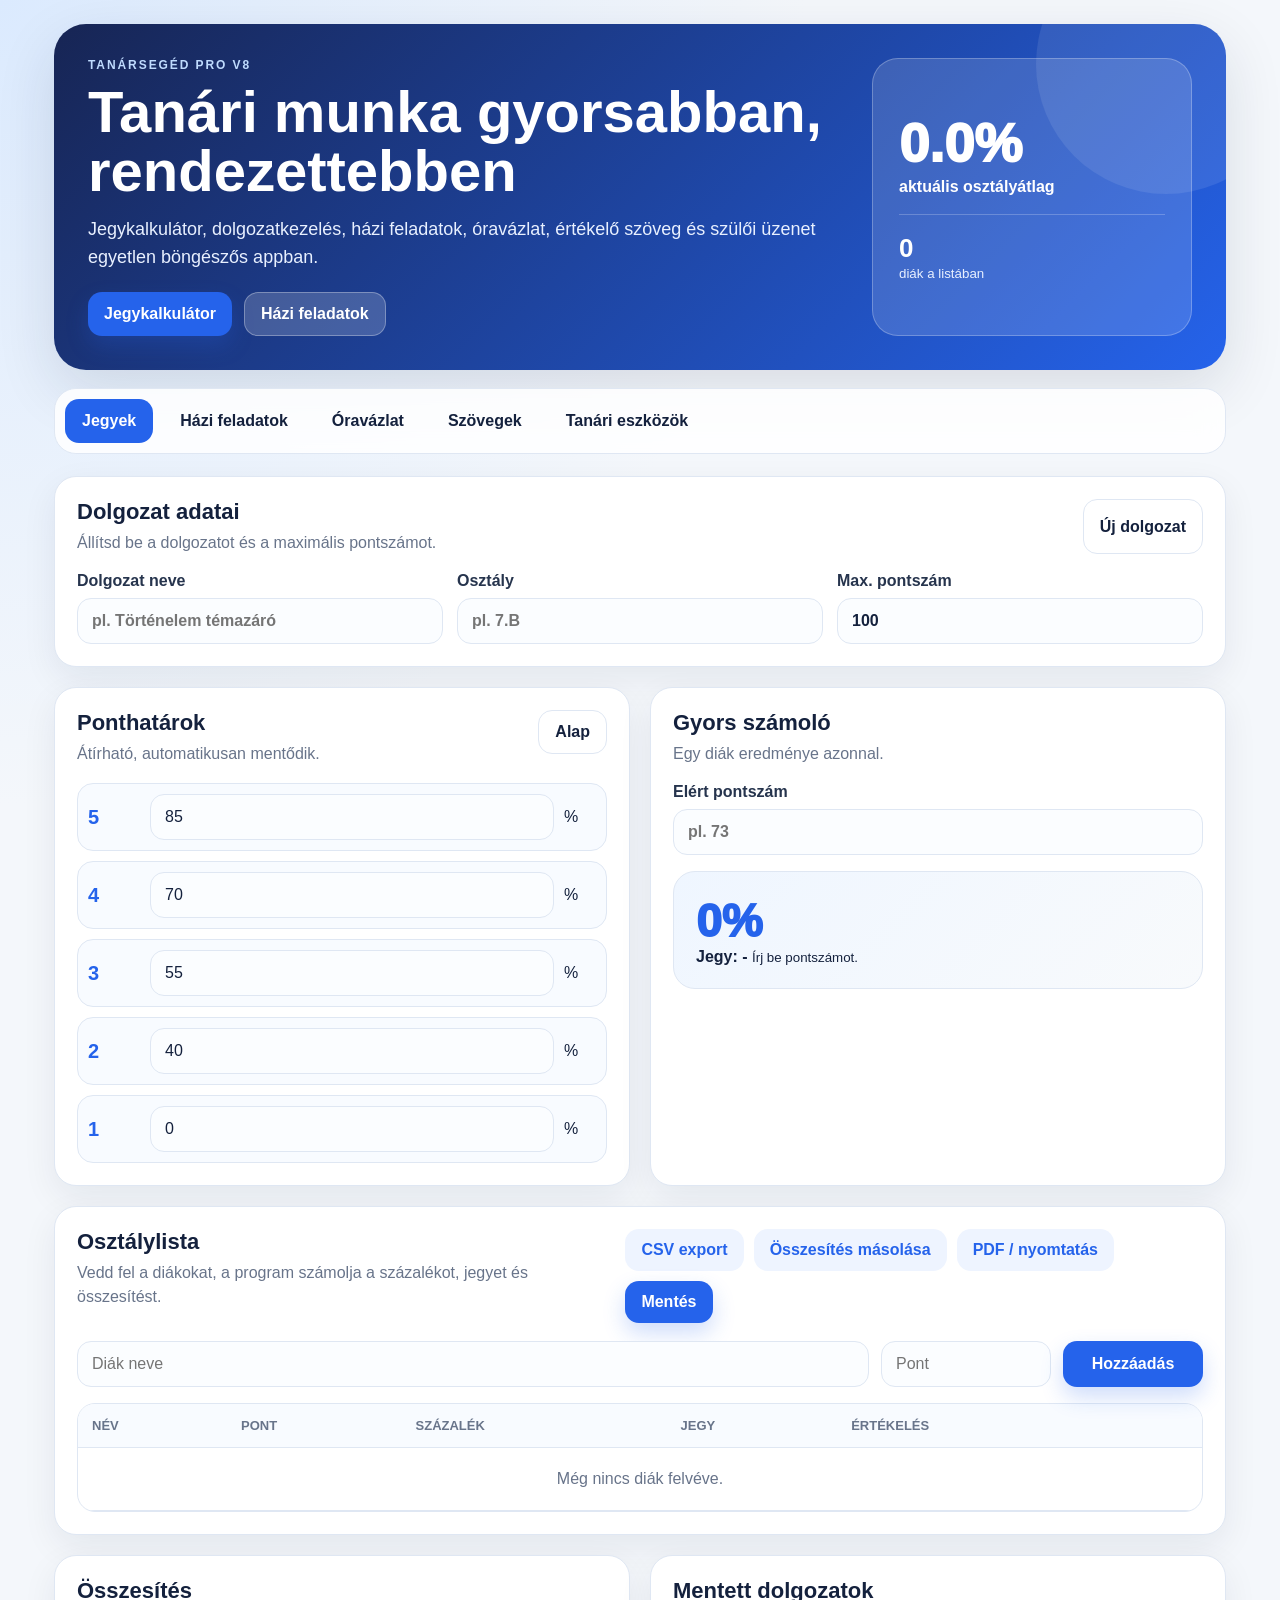
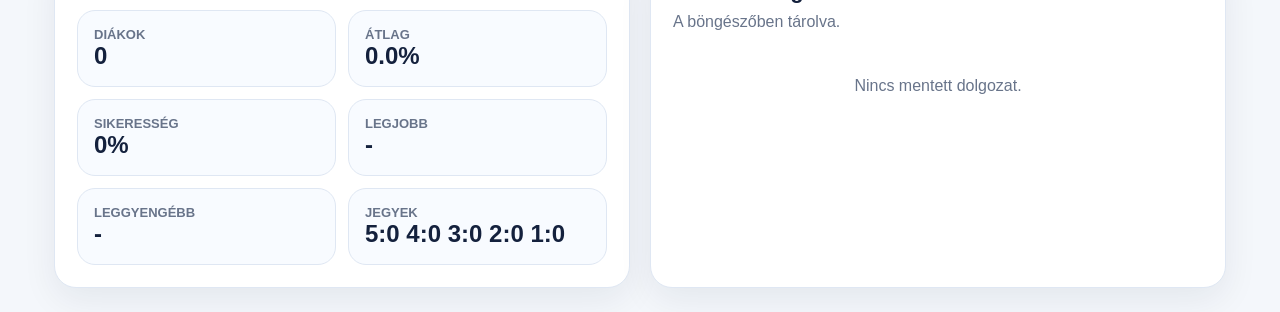
==== index.html @ 7cca8d5c "Add files via upload" ====
<!doctype html>
<html lang="hu">
<head>
  <meta charset="utf-8" />
  <meta name="viewport" content="width=device-width, initial-scale=1" />
  <title>TanárSegéd PRO</title>
  <meta name="description" content="TanárSegéd PRO – jegykalkulátor, házi feladatok, óravázlat, értékelő szöveg, szülői üzenet és tanári admin segéd egy helyen." />
  <meta property="og:title" content="TanárSegéd PRO" />
  <meta property="og:description" content="Jegyek, dolgozatok, házi feladatok, óravázlatok és szülői üzenetek gyorsan, tanároknak." />
  <meta name="theme-color" content="#2563eb" />
  <link rel="stylesheet" href="styles.css" />
</head>
<body>
  <div class="app-shell">
    <header class="hero">
      <div class="hero-copy">
        <p class="eyebrow">TanárSegéd PRO v8</p>
        <h1>Tanári munka gyorsabban, rendezettebben</h1>
        <p class="lead">Jegykalkulátor, dolgozatkezelés, házi feladatok, óravázlat, értékelő szöveg és szülői üzenet egyetlen böngészős appban.</p>
        <div class="hero-actions">
          <button type="button" data-jump="grades">Jegykalkulátor</button>
          <button type="button" class="secondary light" data-jump="homework">Házi feladatok</button>
        </div>
      </div>
      <div class="hero-card">
        <span class="hero-number" id="heroAverage">0%</span>
        <span class="hero-label">aktuális osztályátlag</span>
        <div class="hero-mini"><strong id="heroStudentCount">0</strong><small>diák a listában</small></div>
      </div>
    </header>

    <nav class="tabs" aria-label="TanárSegéd menü">
      <button class="tab active" data-tab="grades">Jegyek</button>
      <button class="tab" data-tab="homework">Házi feladatok</button>
      <button class="tab" data-tab="lesson">Óravázlat</button>
      <button class="tab" data-tab="texts">Szövegek</button>
      <button class="tab" data-tab="tools">Tanári eszközök</button>
    </nav>

    <main>
      <section class="tab-panel active" id="tab-grades">
        <div class="grid">
          <section class="panel wide">
            <div class="panel-title">
              <div>
                <h2>Dolgozat adatai</h2>
                <p>Állítsd be a dolgozatot és a maximális pontszámot.</p>
              </div>
              <button class="ghost" id="newWorkBtn" type="button">Új dolgozat</button>
            </div>
            <div class="form-grid three">
              <label>Dolgozat neve
                <input id="workTitle" type="text" placeholder="pl. Történelem témazáró" />
              </label>
              <label>Osztály
                <input id="className" type="text" placeholder="pl. 7.B" />
              </label>
              <label>Max. pontszám
                <input id="maxPoints" type="number" min="1" step="0.5" value="100" />
              </label>
            </div>
          </section>

          <section class="panel">
            <div class="panel-title compact">
              <div>
                <h2>Ponthatárok</h2>
                <p>Átírható, automatikusan mentődik.</p>
              </div>
              <button class="ghost" id="resetScaleBtn" type="button">Alap</button>
            </div>
            <div class="grade-scale" id="gradeScale"></div>
          </section>

          <section class="panel">
            <div class="panel-title compact">
              <div>
                <h2>Gyors számoló</h2>
                <p>Egy diák eredménye azonnal.</p>
              </div>
            </div>
            <label>Elért pontszám
              <input id="quickPoints" type="number" min="0" step="0.5" placeholder="pl. 73" />
            </label>
            <div class="result-card">
              <span id="quickPercent">0%</span>
              <strong id="quickGrade">Jegy: -</strong>
              <small id="quickText">Írj be pontszámot.</small>
            </div>
          </section>

          <section class="panel wide">
            <div class="panel-title">
              <div>
                <h2>Osztálylista</h2>
                <p>Vedd fel a diákokat, a program számolja a százalékot, jegyet és összesítést.</p>
              </div>
              <div class="actions">
                <button class="secondary" id="exportCsvBtn" type="button">CSV export</button>
                <button class="secondary" id="copySummaryBtn" type="button">Összesítés másolása</button>
                <button class="secondary" id="printBtn" type="button">PDF / nyomtatás</button>
                <button id="saveBtn" type="button">Mentés</button>
              </div>
            </div>

            <form class="student-form" id="studentForm">
              <input id="studentName" type="text" placeholder="Diák neve" required />
              <input id="studentPoints" type="number" min="0" step="0.5" placeholder="Pont" required />
              <button type="submit">Hozzáadás</button>
            </form>

            <div class="table-wrap">
              <table>
                <thead>
                  <tr>
                    <th>Név</th>
                    <th>Pont</th>
                    <th>Százalék</th>
                    <th>Jegy</th>
                    <th>Értékelés</th>
                    <th></th>
                  </tr>
                </thead>
                <tbody id="studentRows"></tbody>
              </table>
            </div>
          </section>

          <section class="panel">
            <h2>Összesítés</h2>
            <div class="stats" id="stats"></div>
          </section>

          <section class="panel">
            <div class="panel-title compact">
              <div>
                <h2>Mentett dolgozatok</h2>
                <p>A böngészőben tárolva.</p>
              </div>
            </div>
            <div class="saved-list" id="savedList"></div>
          </section>
        </div>
      </section>

      <section class="tab-panel" id="tab-homework">
        <div class="grid">
          <section class="panel">
            <h2>Házi feladat kezelő</h2>
            <p class="mb">Feladható házik mentése, listázása és másolható üzenet készítése.</p>
            <div class="form-grid">
              <label>Osztály
                <input id="hwClass" type="text" placeholder="pl. 7.B" />
              </label>
              <label>Tantárgy
                <input id="hwSubject" type="text" placeholder="pl. matematika" />
              </label>
              <label>Határidő
                <input id="hwDeadline" type="date" />
              </label>
              <label>Házi feladat
                <textarea id="hwText" rows="6" placeholder="pl. Tankönyv 45. oldal 3-6. feladat, füzetbe megoldva."></textarea>
              </label>
              <label>Megjegyzés
                <textarea id="hwNote" rows="3" placeholder="pl. Aki hiányzott, annak is pótolni kell."></textarea>
              </label>
              <button id="saveHomeworkBtn" type="button">Házi mentése</button>
            </div>
          </section>

          <section class="panel">
            <div class="panel-title compact">
              <div>
                <h2>Mentett házik</h2>
                <p>A böngészőben tárolva.</p>
              </div>
              <button class="secondary" id="clearHomeworksBtn" type="button">Lista ürítése</button>
            </div>
            <div class="saved-list" id="homeworkList"></div>
          </section>

          <section class="panel wide output-panel">
            <div class="panel-title compact">
              <div><h2>Másolható üzenet</h2><p>E-naplóba, Messengerbe vagy csoportba másolható.</p></div>
              <button class="secondary" data-copy="homeworkMessage" type="button">Másolás</button>
            </div>
            <pre id="homeworkMessage" class="output small-output">Itt jelenik meg a házi feladat üzenete.</pre>
          </section>
        </div>
      </section>

      <section class="tab-panel" id="tab-lesson">
        <div class="grid">
          <section class="panel">
            <h2>Óravázlat-készítő</h2>
            <p class="mb">Gyors óraterv bevezetővel, fő résszel, gyakorlással, lezárással és házi feladattal.</p>
            <div class="form-grid">
              <label>Tantárgy
                <input id="lessonSubject" type="text" placeholder="pl. biológia" />
              </label>
              <label>Óra témája
                <input id="lessonTopic" type="text" placeholder="pl. emésztőrendszer" />
              </label>
              <div class="form-grid two">
                <label>Időtartam percben
                  <input id="lessonMinutes" type="number" min="15" max="120" value="45" />
                </label>
                <label>Osztály
                  <input id="lessonClass" type="text" placeholder="pl. 8.A" />
                </label>
              </div>
              <label>Cél / fejlesztendő készség
                <input id="lessonGoal" type="text" placeholder="pl. lényegkiemelés, együttműködés, számolási készség" />
              </label>
              <button id="generateLessonBtn" type="button">Óravázlat készítése</button>
            </div>
          </section>
          <section class="panel output-panel">
            <div class="panel-title compact"><div><h2>Kész óravázlat</h2><p>Vázlatként használható, átírható.</p></div><button class="secondary" data-copy="lessonOutput" type="button">Másolás</button></div>
            <pre id="lessonOutput" class="output">Itt jelenik meg az óravázlat.</pre>
          </section>
        </div>
      </section>

      <section class="tab-panel" id="tab-texts">
        <div class="grid">
          <section class="panel">
            <h2>Értékelő és szülői üzenet</h2>
            <p class="mb">Gyors, udvarias szöveg diákértékeléshez vagy szülői tájékoztatáshoz.</p>
            <div class="form-grid">
              <label>Diák neve
                <input id="txtStudent" type="text" placeholder="pl. Kovács Anna" />
              </label>
              <label>Helyzet / téma
                <input id="txtTopic" type="text" placeholder="pl. dolgozat eredménye, hiányzó házi, dicséret" />
              </label>
              <label>Részletek
                <textarea id="txtDetails" rows="5" placeholder="pl. sokat fejlődött, de a szövegértést még gyakorolni kell"></textarea>
              </label>
              <div class="form-grid two">
                <label>Szöveg típusa
                  <select id="txtType">
                    <option value="ertekeles">Diákértékelés</option>
                    <option value="szulo">Szülői üzenet</option>
                    <option value="dicseret">Dicséret</option>
                    <option value="figyelmeztetes">Udvarias figyelmeztetés</option>
                    <option value="hianyzo_hazi">Hiányzó házi</option>
                  </select>
                </label>
                <label>Hangnem
                  <select id="txtTone">
                    <option value="barátságos">Barátságos</option>
                    <option value="hivatalos">Hivatalos</option>
                    <option value="bátorító" selected>Bátorító</option>
                  </select>
                </label>
              </div>
              <button id="generateTextBtn" type="button">Szöveg készítése</button>
            </div>
          </section>
          <section class="panel output-panel">
            <div class="panel-title compact"><div><h2>Kész szöveg</h2><p>Másold e-naplóba, üzenetbe vagy értékeléshez.</p></div><button class="secondary" data-copy="textOutput" type="button">Másolás</button></div>
            <pre id="textOutput" class="output">Itt jelenik meg a kész szöveg.</pre>
          </section>
        </div>
      </section>

      <section class="tab-panel" id="tab-tools">
        <div class="grid">
          <section class="panel">
            <h2>Véletlen felelő / csoportbontó</h2>
            <p class="mb">Írd be a neveket soronként, majd válassz véletlen felelőt vagy csoportokat.</p>
            <textarea id="namesInput" rows="10" placeholder="Nagy Péter&#10;Kovács Anna&#10;Tóth Bence"></textarea>
            <div class="form-grid two mt">
              <label>Csoportok száma
                <input id="groupCount" type="number" min="2" max="10" value="3" />
              </label>
              <label>Feladat / órai cél
                <input id="classTask" type="text" placeholder="pl. ismétlés, projektmunka" />
              </label>
            </div>
            <div class="actions mt"><button id="pickRandomBtn" type="button">Véletlen felelő</button><button class="secondary" id="makeGroupsBtn" type="button">Csoportok</button></div>
          </section>
          <section class="panel output-panel">
            <div class="panel-title compact"><div><h2>Eredmény</h2><p>Másolható lista.</p></div><button class="secondary" data-copy="toolsOutput" type="button">Másolás</button></div>
            <pre id="toolsOutput" class="output">Itt jelenik meg az eredmény.</pre>
          </section>
        </div>
      </section>
    </main>
  </div>

  <div class="toast" id="toast"></div>
  <script src="app.js"></script>
</body>
</html>
---- styles.css ----
:root{
  --bg:#f4f7fb;
  --panel:#ffffff;
  --text:#14213d;
  --muted:#68748a;
  --primary:#2563eb;
  --primary2:#1e40af;
  --border:#dfe7f3;
  --danger:#dc2626;
  --soft:#eaf1ff;
  --shadow:0 20px 60px rgba(20,33,61,.12);
  --radius:22px;
}
*{box-sizing:border-box}
body{
  margin:0;
  font-family:Segoe UI,Roboto,Arial,sans-serif;
  background:radial-gradient(circle at top left,#dbeafe,transparent 35%),var(--bg);
  color:var(--text);
}
button,input,select,textarea{font:inherit}
input,select,textarea{
  width:100%;
  border:1px solid var(--border);
  border-radius:14px;
  padding:13px 14px;
  background:#fbfdff;
  color:var(--text);
  outline:none;
}
textarea{resize:vertical;line-height:1.45}
input:focus,select:focus,textarea:focus{
  border-color:var(--primary);
  box-shadow:0 0 0 4px rgba(37,99,235,.12);
}
button{
  border:0;
  border-radius:14px;
  background:var(--primary);
  color:#fff;
  padding:12px 16px;
  font-weight:800;
  cursor:pointer;
  box-shadow:0 10px 22px rgba(37,99,235,.22);
}
button:hover{filter:brightness(.97)}
button.secondary{background:#eef4ff;color:var(--primary);box-shadow:none}
button.secondary.light{background:rgba(255,255,255,.18);border:1px solid rgba(255,255,255,.3);color:#fff}
button.ghost{background:#fff;color:var(--text);border:1px solid var(--border);box-shadow:none}
button.danger{background:#fee2e2;color:var(--danger);box-shadow:none;padding:8px 10px}
.app-shell{max-width:1220px;margin:0 auto;padding:24px}
.hero{
  position:relative;
  overflow:hidden;
  display:grid;
  grid-template-columns:1fr 320px;
  gap:22px;
  background:linear-gradient(135deg,#172554,#2563eb);
  color:#fff;
  border-radius:32px;
  padding:34px;
  box-shadow:var(--shadow);
}
.hero:after{
  content:"";
  position:absolute;
  width:260px;
  height:260px;
  border-radius:50%;
  right:-70px;
  top:-90px;
  background:rgba(255,255,255,.09);
}
.hero-copy{position:relative;z-index:1}
.eyebrow{
  text-transform:uppercase;
  letter-spacing:.16em;
  font-size:12px;
  font-weight:900;
  color:#bfdbfe;
  margin:0 0 10px;
}
h1{
  font-size:clamp(32px,5vw,58px);
  line-height:1.02;
  margin:0 0 16px;
}
.lead{
  font-size:18px;
  line-height:1.55;
  color:#e8f0ff;
  margin:0;
}
.hero-actions{display:flex;gap:12px;flex-wrap:wrap;margin-top:20px}
.hero-card{
  position:relative;
  z-index:1;
  border:1px solid rgba(255,255,255,.25);
  background:rgba(255,255,255,.14);
  border-radius:26px;
  padding:26px;
  display:flex;
  flex-direction:column;
  justify-content:center;
}
.hero-number{font-size:54px;font-weight:950}
.hero-label{font-weight:900;margin-top:4px}
.hero-mini{border-top:1px solid rgba(255,255,255,.22);margin-top:18px;padding-top:18px}
.hero-mini strong{font-size:26px;display:block}
.hero-mini small{color:#e8f0ff}
.tabs{
  display:flex;
  gap:10px;
  flex-wrap:wrap;
  background:rgba(255,255,255,.86);
  border:1px solid var(--border);
  border-radius:22px;
  margin-top:18px;
  padding:10px;
  position:sticky;
  top:10px;
  z-index:5;
  backdrop-filter:blur(14px);
}
.tab{
  background:transparent;
  color:var(--text);
  box-shadow:none;
  border:1px solid transparent;
}
.tab.active{background:var(--primary);color:#fff}
.tab-panel{display:none}
.tab-panel.active{display:block}
.grid{
  display:grid;
  grid-template-columns:1fr 1fr;
  gap:20px;
  margin-top:22px;
}
.wide{grid-column:1/-1}
.panel{
  background:var(--panel);
  border:1px solid var(--border);
  border-radius:var(--radius);
  padding:22px;
  box-shadow:0 12px 35px rgba(20,33,61,.07);
}
.panel-title{
  display:flex;
  justify-content:space-between;
  gap:16px;
  margin-bottom:18px;
}
.panel-title.compact{align-items:flex-start}
.panel h2{margin:0 0 6px;font-size:22px}
.panel p{margin:0;color:var(--muted);line-height:1.45}
.form-grid{display:grid;gap:14px}
.two{grid-template-columns:repeat(2,1fr)}
.three{grid-template-columns:repeat(3,1fr)}
label{
  display:flex;
  flex-direction:column;
  gap:8px;
  font-weight:800;
  color:#26344d;
}
.check-row label{display:flex;flex-direction:row;align-items:center}
.check-row input{width:auto}
.grade-scale{display:grid;gap:10px}
.scale-row{
  display:grid;
  grid-template-columns:52px 1fr 32px;
  align-items:center;
  gap:10px;
  background:#f8fbff;
  border:1px solid var(--border);
  border-radius:16px;
  padding:10px;
}
.scale-row strong{font-size:20px;color:var(--primary)}
.result-card{
  margin-top:16px;
  border-radius:22px;
  background:linear-gradient(135deg,#eff6ff,#f8fafc);
  border:1px solid var(--border);
  padding:22px;
}
.result-card span{
  font-size:46px;
  font-weight:950;
  color:var(--primary);
  display:block;
}
.actions{display:flex;gap:10px;flex-wrap:wrap}
.student-form{
  display:grid;
  grid-template-columns:1fr 170px 140px;
  gap:12px;
  margin-bottom:16px;
}
.table-wrap{overflow:auto;border:1px solid var(--border);border-radius:18px}
table{width:100%;border-collapse:collapse;min-width:760px}
th,td{padding:14px;border-bottom:1px solid var(--border);text-align:left;vertical-align:top}
th{background:#f8fbff;color:var(--muted);font-size:13px;text-transform:uppercase}
.grade{
  display:inline-flex;
  align-items:center;
  justify-content:center;
  width:38px;
  height:38px;
  border-radius:50%;
  background:var(--soft);
  color:var(--primary);
  font-size:19px;
}
.comment{color:var(--muted);max-width:300px}
.empty{text-align:center;color:var(--muted);padding:22px}
.stats{display:grid;grid-template-columns:repeat(2,1fr);gap:12px}
.stat{border:1px solid var(--border);background:#f8fbff;border-radius:18px;padding:16px}
.stat span{display:block;color:var(--muted);font-size:13px;font-weight:800;text-transform:uppercase}
.stat strong{font-size:24px}
.saved-list{display:grid;gap:10px;max-height:380px;overflow:auto}
.saved-item{display:grid;gap:4px;border:1px solid var(--border);background:#f8fbff;border-radius:18px;padding:14px}
.saved-actions{display:flex;gap:8px;margin-top:8px;flex-wrap:wrap}
.output{
  white-space:pre-wrap;
  background:#0f172a;
  color:#e5efff;
  border-radius:18px;
  border:1px solid #1e293b;
  padding:18px;
  min-height:330px;
  line-height:1.55;
  overflow:auto;
  font-family:Consolas,Menlo,monospace;
  font-size:14px;
}
.small-output{min-height:220px}
.mt{margin-top:14px}
.mb{margin-bottom:16px!important}
.toast{
  position:fixed;
  left:50%;
  bottom:22px;
  transform:translateX(-50%) translateY(80px);
  background:#111827;
  color:#fff;
  padding:13px 18px;
  border-radius:999px;
  font-weight:800;
  opacity:0;
  transition:.25s;
  z-index:50;
}
.toast.show{opacity:1;transform:translateX(-50%) translateY(0)}
@media(max-width:860px){
  .app-shell{padding:14px}
  .hero,.grid{grid-template-columns:1fr}
  .hero{padding:24px;border-radius:24px}
  .two,.three,.student-form{grid-template-columns:1fr}
  .panel-title{flex-direction:column}
  .tabs{position:static;overflow:auto;flex-wrap:nowrap}
  .tab{white-space:nowrap}
  .stats{grid-template-columns:1fr}
}
@media print{
  body{background:white}
  .hero,.tabs,.actions,.student-form,.saved-list,.toast,button{display:none!important}
  .app-shell{max-width:none;padding:0}
  .panel{box-shadow:none;border:1px solid #ccc;margin-bottom:12px}
  .grid{display:block}
  .output{background:white;color:#111;border:1px solid #ccc}
}
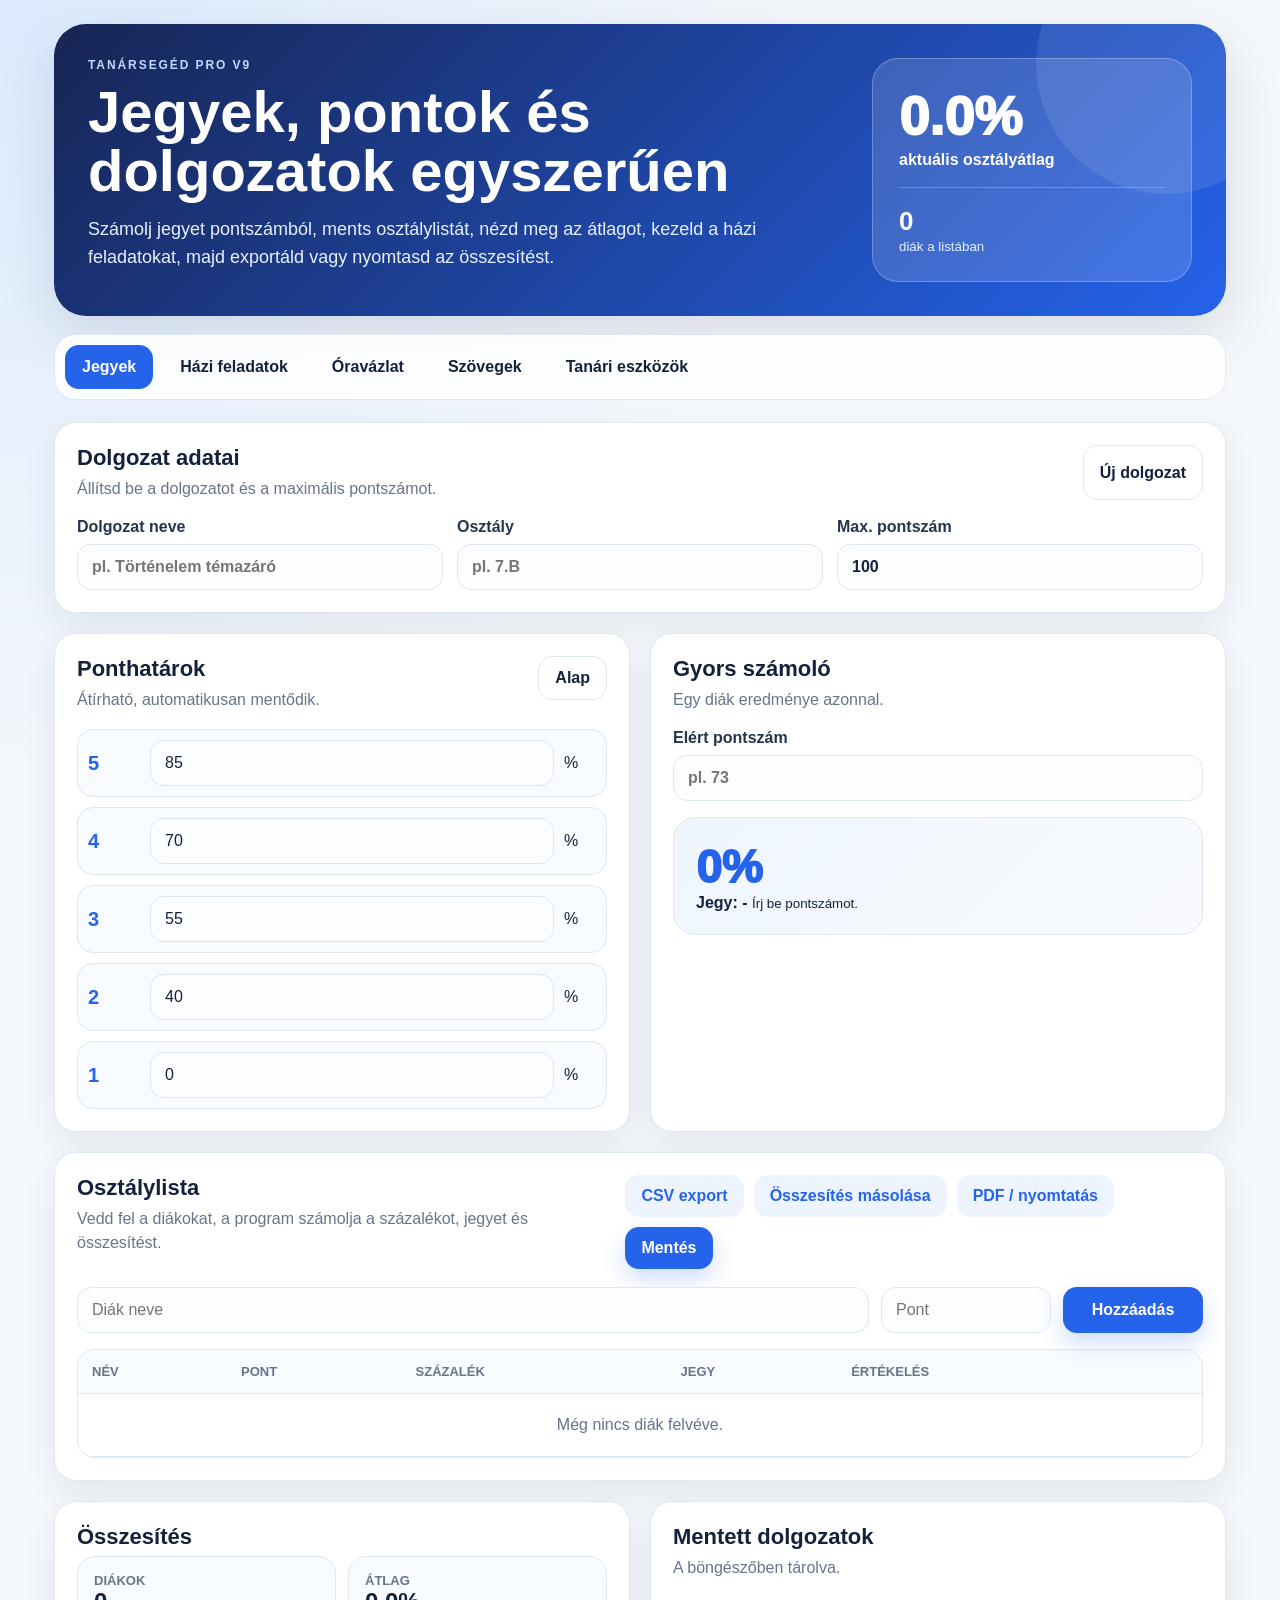
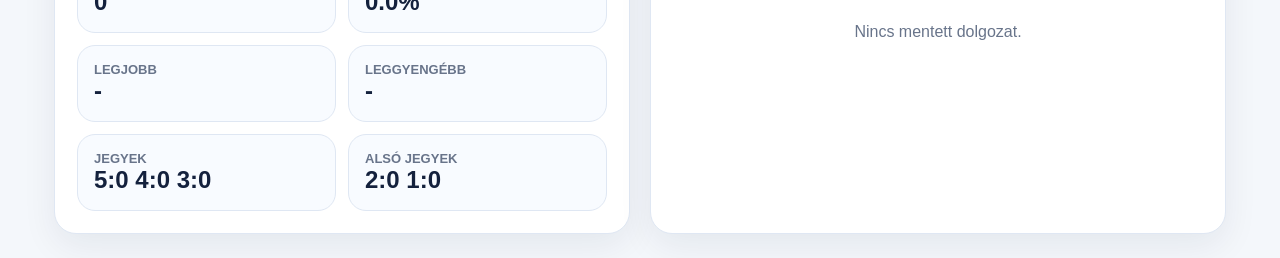
==== commit 97086dd2: "Add files via upload" ====
--- a/index.html
+++ b/index.html
@@ -3,10 +3,10 @@
 <head>
   <meta charset="utf-8" />
   <meta name="viewport" content="width=device-width, initial-scale=1" />
-  <title>TanárSegéd PRO</title>
-  <meta name="description" content="TanárSegéd PRO – jegykalkulátor, házi feladatok, óravázlat, értékelő szöveg, szülői üzenet és tanári admin segéd egy helyen." />
-  <meta property="og:title" content="TanárSegéd PRO" />
-  <meta property="og:description" content="Jegyek, dolgozatok, házi feladatok, óravázlatok és szülői üzenetek gyorsan, tanároknak." />
+  <title>TanárSegéd PRO v9</title>
+  <meta name="description" content="TanárSegéd PRO v9 – jegyek, pontok, dolgozatok, házi feladatok, óravázlat, szövegek és tanári eszközök." />
+  <meta property="og:title" content="TanárSegéd PRO v9" />
+  <meta property="og:description" content="Jegyek, dolgozatok, házi feladatok, óravázlatok és tanári eszközök egy böngészős appban." />
   <meta name="theme-color" content="#2563eb" />
   <link rel="stylesheet" href="styles.css" />
 </head>
@@ -14,18 +14,20 @@
   <div class="app-shell">
     <header class="hero">
       <div class="hero-copy">
-        <p class="eyebrow">TanárSegéd PRO v8</p>
-        <h1>Tanári munka gyorsabban, rendezettebben</h1>
-        <p class="lead">Jegykalkulátor, dolgozatkezelés, házi feladatok, óravázlat, értékelő szöveg és szülői üzenet egyetlen böngészős appban.</p>
-        <div class="hero-actions">
-          <button type="button" data-jump="grades">Jegykalkulátor</button>
-          <button type="button" class="secondary light" data-jump="homework">Házi feladatok</button>
-        </div>
+        <p class="eyebrow">TanárSegéd PRO v9</p>
+        <h1>Jegyek, pontok és dolgozatok egyszerűen</h1>
+        <p class="lead">
+          Számolj jegyet pontszámból, ments osztálylistát, nézd meg az átlagot,
+          kezeld a házi feladatokat, majd exportáld vagy nyomtasd az összesítést.
+        </p>
       </div>
       <div class="hero-card">
-        <span class="hero-number" id="heroAverage">0%</span>
+        <span class="hero-number" id="heroAverage">0.0%</span>
         <span class="hero-label">aktuális osztályátlag</span>
-        <div class="hero-mini"><strong id="heroStudentCount">0</strong><small>diák a listában</small></div>
+        <div class="hero-mini">
+          <strong id="heroStudentCount">0</strong>
+          <small>diák a listában</small>
+        </div>
       </div>
     </header>
 
@@ -48,6 +50,7 @@
               </div>
               <button class="ghost" id="newWorkBtn" type="button">Új dolgozat</button>
             </div>
+
             <div class="form-grid three">
               <label>Dolgozat neve
                 <input id="workTitle" type="text" placeholder="pl. Történelem témazáró" />
@@ -159,7 +162,7 @@
                 <input id="hwDeadline" type="date" />
               </label>
               <label>Házi feladat
-                <textarea id="hwText" rows="6" placeholder="pl. Tankönyv 45. oldal 3-6. feladat, füzetbe megoldva."></textarea>
+                <textarea id="hwText" rows="6" placeholder="pl. Tankönyv 45. oldal 3–6. feladat, füzetbe megoldva."></textarea>
               </label>
               <label>Megjegyzés
                 <textarea id="hwNote" rows="3" placeholder="pl. Aki hiányzott, annak is pótolni kell."></textarea>
@@ -181,7 +184,10 @@
 
           <section class="panel wide output-panel">
             <div class="panel-title compact">
-              <div><h2>Másolható üzenet</h2><p>E-naplóba, Messengerbe vagy csoportba másolható.</p></div>
+              <div>
+                <h2>Másolható üzenet</h2>
+                <p>E-naplóba, Messengerbe vagy csoportba másolható.</p>
+              </div>
               <button class="secondary" data-copy="homeworkMessage" type="button">Másolás</button>
             </div>
             <pre id="homeworkMessage" class="output small-output">Itt jelenik meg a házi feladat üzenete.</pre>
@@ -215,8 +221,15 @@
               <button id="generateLessonBtn" type="button">Óravázlat készítése</button>
             </div>
           </section>
+
           <section class="panel output-panel">
-            <div class="panel-title compact"><div><h2>Kész óravázlat</h2><p>Vázlatként használható, átírható.</p></div><button class="secondary" data-copy="lessonOutput" type="button">Másolás</button></div>
+            <div class="panel-title compact">
+              <div>
+                <h2>Kész óravázlat</h2>
+                <p>Vázlatként használható, átírható.</p>
+              </div>
+              <button class="secondary" data-copy="lessonOutput" type="button">Másolás</button>
+            </div>
             <pre id="lessonOutput" class="output">Itt jelenik meg az óravázlat.</pre>
           </section>
         </div>
@@ -258,8 +271,15 @@
               <button id="generateTextBtn" type="button">Szöveg készítése</button>
             </div>
           </section>
+
           <section class="panel output-panel">
-            <div class="panel-title compact"><div><h2>Kész szöveg</h2><p>Másold e-naplóba, üzenetbe vagy értékeléshez.</p></div><button class="secondary" data-copy="textOutput" type="button">Másolás</button></div>
+            <div class="panel-title compact">
+              <div>
+                <h2>Kész szöveg</h2>
+                <p>Másold e-naplóba, üzenetbe vagy értékeléshez.</p>
+              </div>
+              <button class="secondary" data-copy="textOutput" type="button">Másolás</button>
+            </div>
             <pre id="textOutput" class="output">Itt jelenik meg a kész szöveg.</pre>
           </section>
         </div>
@@ -279,10 +299,20 @@
                 <input id="classTask" type="text" placeholder="pl. ismétlés, projektmunka" />
               </label>
             </div>
-            <div class="actions mt"><button id="pickRandomBtn" type="button">Véletlen felelő</button><button class="secondary" id="makeGroupsBtn" type="button">Csoportok</button></div>
-          </section>
+            <div class="actions mt">
+              <button id="pickRandomBtn" type="button">Véletlen felelő</button>
+              <button class="secondary" id="makeGroupsBtn" type="button">Csoportok</button>
+            </div>
+          </section>
+
           <section class="panel output-panel">
-            <div class="panel-title compact"><div><h2>Eredmény</h2><p>Másolható lista.</p></div><button class="secondary" data-copy="toolsOutput" type="button">Másolás</button></div>
+            <div class="panel-title compact">
+              <div>
+                <h2>Eredmény</h2>
+                <p>Másolható lista.</p>
+              </div>
+              <button class="secondary" data-copy="toolsOutput" type="button">Másolás</button>
+            </div>
             <pre id="toolsOutput" class="output">Itt jelenik meg az eredmény.</pre>
           </section>
         </div>
--- a/styles.css
+++ b/styles.css
@@ -45,7 +45,6 @@
 }
 button:hover{filter:brightness(.97)}
 button.secondary{background:#eef4ff;color:var(--primary);box-shadow:none}
-button.secondary.light{background:rgba(255,255,255,.18);border:1px solid rgba(255,255,255,.3);color:#fff}
 button.ghost{background:#fff;color:var(--text);border:1px solid var(--border);box-shadow:none}
 button.danger{background:#fee2e2;color:var(--danger);box-shadow:none;padding:8px 10px}
 .app-shell{max-width:1220px;margin:0 auto;padding:24px}
@@ -91,7 +90,6 @@
   color:#e8f0ff;
   margin:0;
 }
-.hero-actions{display:flex;gap:12px;flex-wrap:wrap;margin-top:20px}
 .hero-card{
   position:relative;
   z-index:1;
@@ -164,8 +162,6 @@
   font-weight:800;
   color:#26344d;
 }
-.check-row label{display:flex;flex-direction:row;align-items:center}
-.check-row input{width:auto}
 .grade-scale{display:grid;gap:10px}
 .scale-row{
   display:grid;
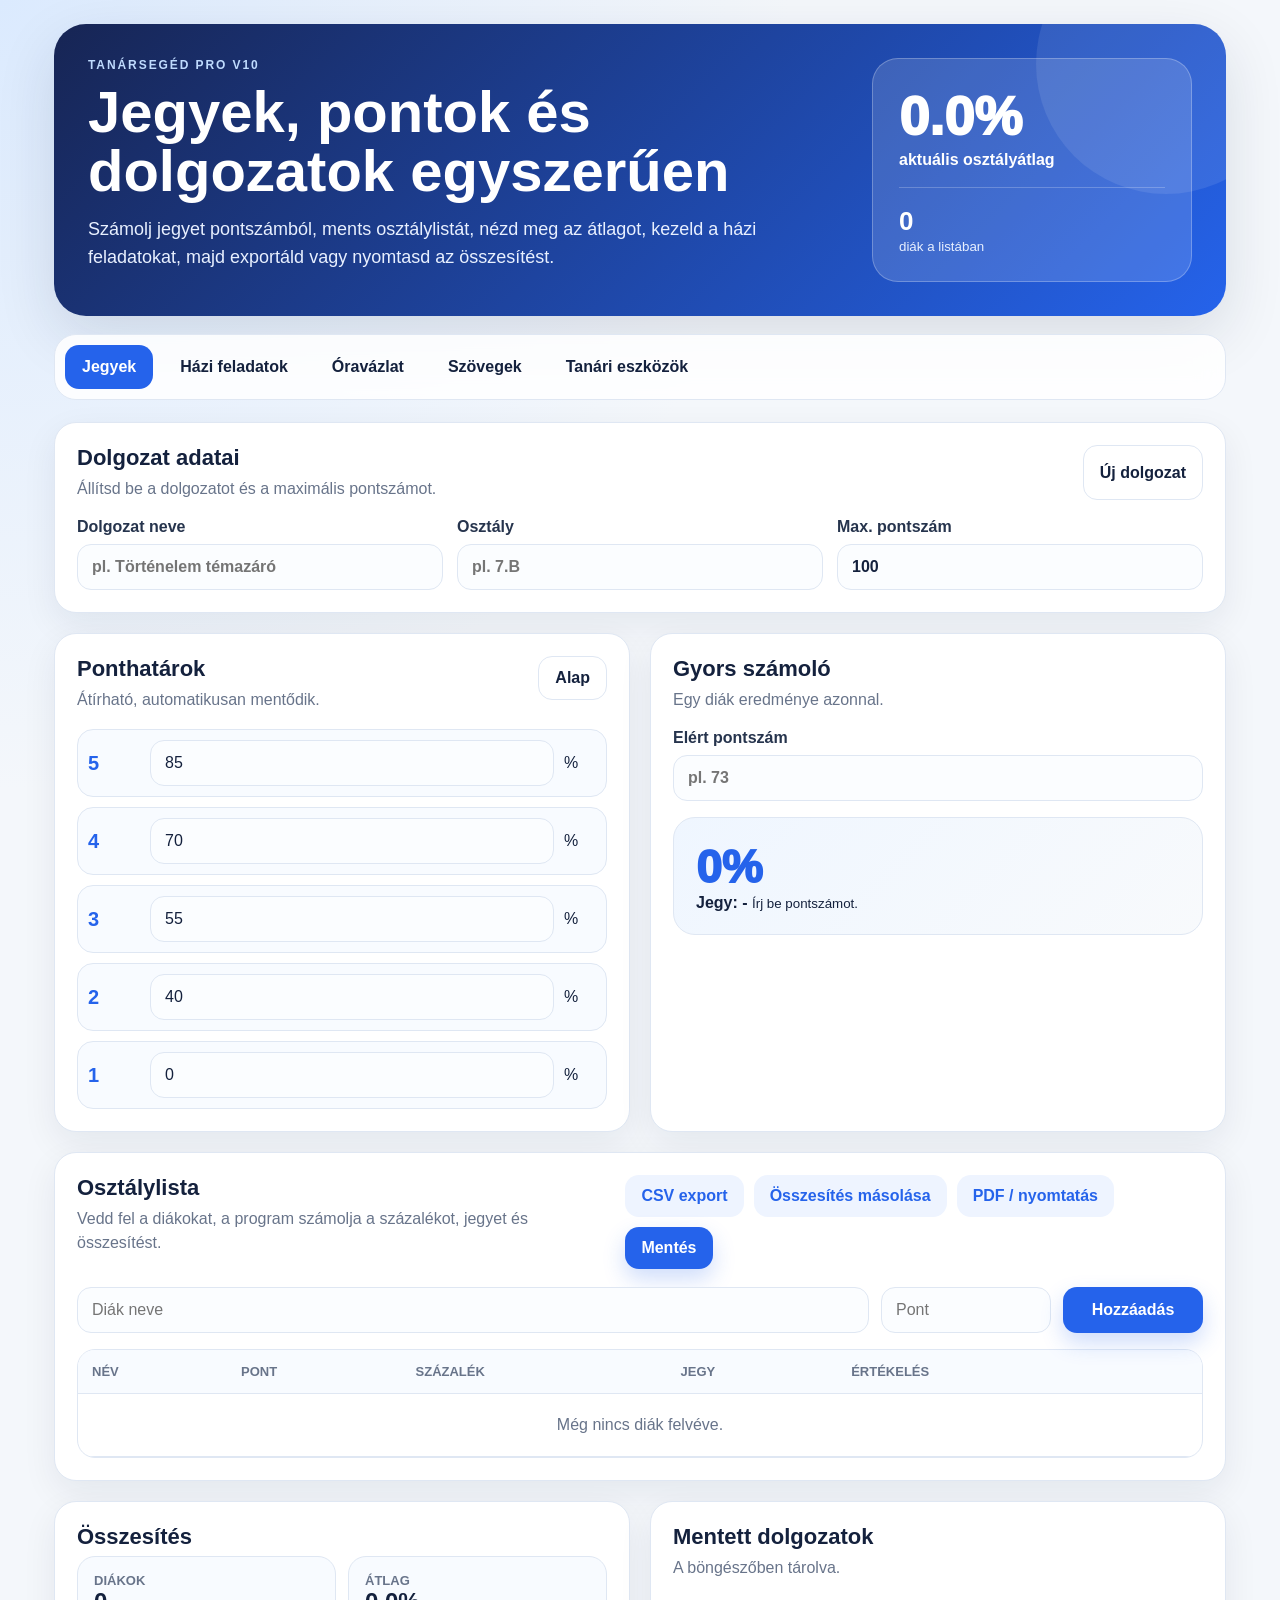
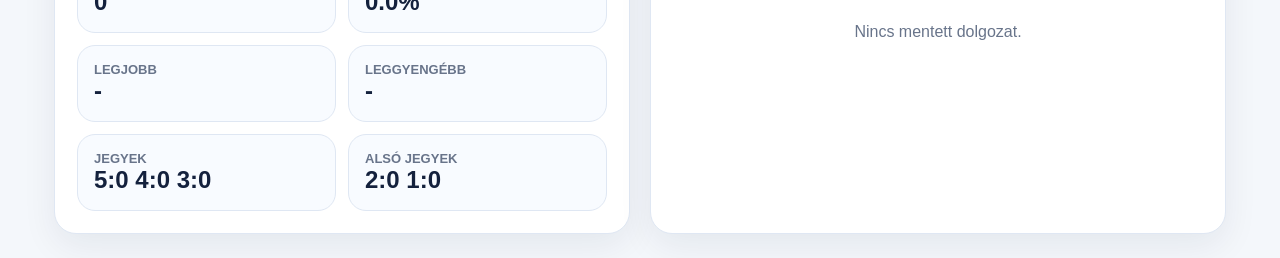
==== commit 67807b6f: "Add files via upload" ====
--- a/index.html
+++ b/index.html
@@ -3,9 +3,9 @@
 <head>
   <meta charset="utf-8" />
   <meta name="viewport" content="width=device-width, initial-scale=1" />
-  <title>TanárSegéd PRO v9</title>
-  <meta name="description" content="TanárSegéd PRO v9 – jegyek, pontok, dolgozatok, házi feladatok, óravázlat, szövegek és tanári eszközök." />
-  <meta property="og:title" content="TanárSegéd PRO v9" />
+  <title>TanárSegéd PRO v10</title>
+  <meta name="description" content="TanárSegéd PRO v10 – jegyek, pontok, dolgozatok, házi feladatok, óravázlat, szövegek és tanári eszközök." />
+  <meta property="og:title" content="TanárSegéd PRO v10" />
   <meta property="og:description" content="Jegyek, dolgozatok, házi feladatok, óravázlatok és tanári eszközök egy böngészős appban." />
   <meta name="theme-color" content="#2563eb" />
   <link rel="stylesheet" href="styles.css" />
@@ -14,7 +14,7 @@
   <div class="app-shell">
     <header class="hero">
       <div class="hero-copy">
-        <p class="eyebrow">TanárSegéd PRO v9</p>
+        <p class="eyebrow">TanárSegéd PRO v10</p>
         <h1>Jegyek, pontok és dolgozatok egyszerűen</h1>
         <p class="lead">
           Számolj jegyet pontszámból, ments osztálylistát, nézd meg az átlagot,
--- a/styles.css
+++ b/styles.css
@@ -1,3 +1,4 @@
+html,body{max-width:100%;overflow-x:hidden}
 :root{
   --bg:#f4f7fb;
   --panel:#ffffff;
@@ -249,16 +250,213 @@
   z-index:50;
 }
 .toast.show{opacity:1;transform:translateX(-50%) translateY(0)}
+
+/* Mobil javítások – v10 */
 @media(max-width:860px){
-  .app-shell{padding:14px}
-  .hero,.grid{grid-template-columns:1fr}
-  .hero{padding:24px;border-radius:24px}
-  .two,.three,.student-form{grid-template-columns:1fr}
-  .panel-title{flex-direction:column}
-  .tabs{position:static;overflow:auto;flex-wrap:nowrap}
-  .tab{white-space:nowrap}
-  .stats{grid-template-columns:1fr}
-}
+  .app-shell{
+    width:100%;
+    max-width:100%;
+    padding:12px;
+  }
+
+  .hero{
+    grid-template-columns:1fr;
+    gap:16px;
+    padding:22px;
+    border-radius:24px;
+  }
+
+  .hero:after{
+    width:180px;
+    height:180px;
+    right:-80px;
+    top:-80px;
+  }
+
+  h1{
+    font-size:clamp(30px,9vw,44px);
+    line-height:1.08;
+    margin-bottom:12px;
+  }
+
+  .lead{
+    font-size:16px;
+    line-height:1.45;
+  }
+
+  .hero-card{
+    padding:20px;
+    border-radius:22px;
+  }
+
+  .hero-number{
+    font-size:42px;
+  }
+
+  .hero-mini strong{
+    font-size:22px;
+  }
+
+  .tabs{
+    position:static;
+    overflow-x:auto;
+    overflow-y:hidden;
+    flex-wrap:nowrap;
+    gap:8px;
+    padding:8px;
+    border-radius:18px;
+    -webkit-overflow-scrolling:touch;
+  }
+
+  .tab{
+    white-space:nowrap;
+    flex:0 0 auto;
+    padding:11px 14px;
+    border-radius:13px;
+  }
+
+  .grid{
+    grid-template-columns:1fr;
+    gap:14px;
+    margin-top:14px;
+  }
+
+  .wide{
+    grid-column:auto;
+  }
+
+  .panel{
+    padding:16px;
+    border-radius:18px;
+  }
+
+  .panel-title{
+    flex-direction:column;
+    gap:12px;
+  }
+
+  .two,
+  .three,
+  .student-form{
+    grid-template-columns:1fr;
+  }
+
+  .actions{
+    display:grid;
+    grid-template-columns:1fr;
+    width:100%;
+  }
+
+  .actions button,
+  .student-form button,
+  #saveHomeworkBtn,
+  #generateLessonBtn,
+  #generateTextBtn{
+    width:100%;
+  }
+
+  .grade-scale{
+    gap:8px;
+  }
+
+  .scale-row{
+    grid-template-columns:38px 1fr 26px;
+    padding:9px;
+  }
+
+  .result-card{
+    padding:18px;
+  }
+
+  .result-card span{
+    font-size:38px;
+  }
+
+  .stats{
+    grid-template-columns:1fr;
+  }
+
+  .table-wrap{
+    width:100%;
+    overflow-x:auto;
+    -webkit-overflow-scrolling:touch;
+  }
+
+  table{
+    min-width:620px;
+  }
+
+  th,td{
+    padding:11px;
+  }
+
+  .output{
+    min-height:260px;
+    max-height:70vh;
+    font-size:13px;
+  }
+
+  .saved-list{
+    max-height:none;
+  }
+}
+
+@media(max-width:480px){
+  .app-shell{
+    padding:10px;
+  }
+
+  .hero{
+    padding:18px;
+    border-radius:22px;
+  }
+
+  .eyebrow{
+    font-size:11px;
+    letter-spacing:.13em;
+  }
+
+  h1{
+    font-size:29px;
+  }
+
+  .lead{
+    font-size:15px;
+  }
+
+  .hero-card{
+    padding:16px;
+  }
+
+  .hero-number{
+    font-size:36px;
+  }
+
+  .tabs{
+    margin-top:12px;
+  }
+
+  .panel h2{
+    font-size:20px;
+  }
+
+  input,select,textarea{
+    padding:12px;
+  }
+
+  button{
+    padding:12px 14px;
+  }
+
+  .table-wrap{
+    border-radius:14px;
+  }
+
+  table{
+    min-width:560px;
+  }
+}
+
 @media print{
   body{background:white}
   .hero,.tabs,.actions,.student-form,.saved-list,.toast,button{display:none!important}
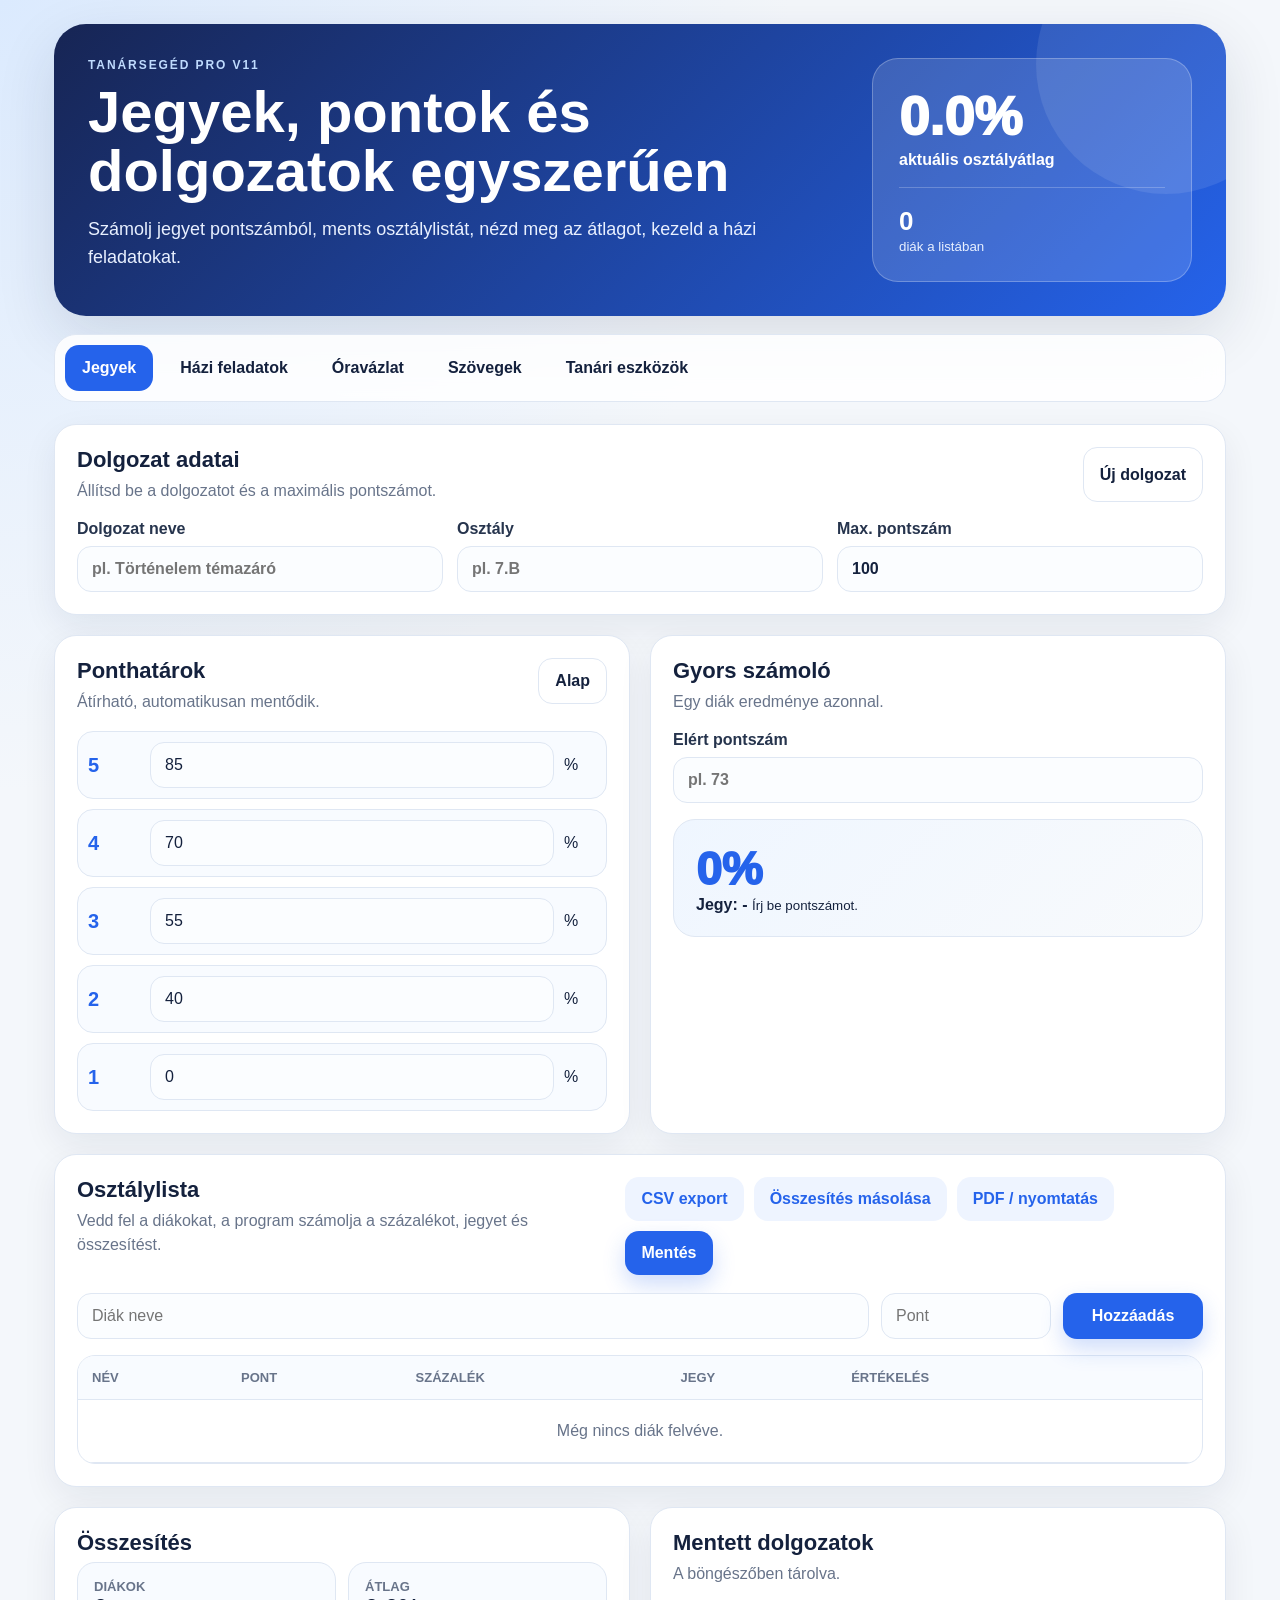
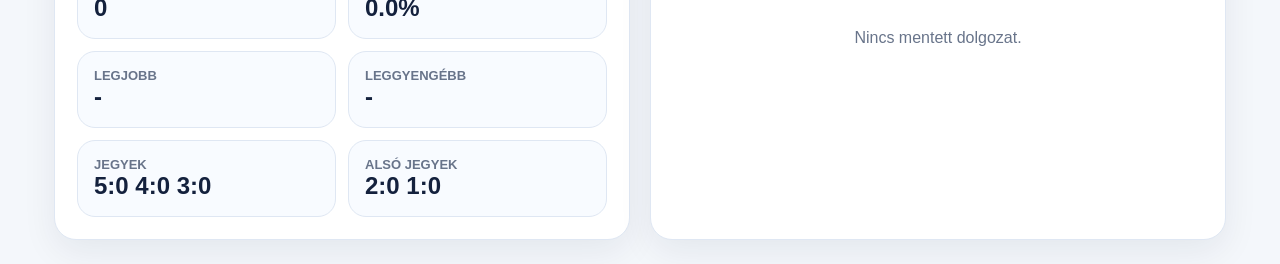
==== commit a0a99477: "Add files via upload" ====
--- a/index.html
+++ b/index.html
@@ -2,24 +2,35 @@
 <html lang="hu">
 <head>
   <meta charset="utf-8" />
-  <meta name="viewport" content="width=device-width, initial-scale=1" />
-  <title>TanárSegéd PRO v10</title>
-  <meta name="description" content="TanárSegéd PRO v10 – jegyek, pontok, dolgozatok, házi feladatok, óravázlat, szövegek és tanári eszközök." />
-  <meta property="og:title" content="TanárSegéd PRO v10" />
-  <meta property="og:description" content="Jegyek, dolgozatok, házi feladatok, óravázlatok és tanári eszközök egy böngészős appban." />
+  <meta name="viewport" content="width=device-width, initial-scale=1, viewport-fit=cover" />
+  <title>TanárSegéd PRO v11</title>
+  <meta name="description" content="TanárSegéd PRO v11 – jegyek, pontok, dolgozatok, házi feladatok, óravázlat, szövegek és tanári eszközök." />
   <meta name="theme-color" content="#2563eb" />
-  <link rel="stylesheet" href="styles.css" />
+  <script>
+    // Régi GitHub Pages / PWA cache és service worker törlése.
+    // Ez azért kell, mert régi sw.js miatt először a v1/v7 verzió töltődhet be.
+    (async function clearOldAppCache(){
+      try {
+        if ('serviceWorker' in navigator) {
+          const regs = await navigator.serviceWorker.getRegistrations();
+          await Promise.all(regs.map(r => r.unregister()));
+        }
+        if ('caches' in window) {
+          const keys = await caches.keys();
+          await Promise.all(keys.map(k => caches.delete(k)));
+        }
+      } catch(e) {}
+    })();
+  </script>
+  <link rel="stylesheet" href="styles.css?v=11" />
 </head>
 <body>
   <div class="app-shell">
     <header class="hero">
       <div class="hero-copy">
-        <p class="eyebrow">TanárSegéd PRO v10</p>
+        <p class="eyebrow">TanárSegéd PRO v11</p>
         <h1>Jegyek, pontok és dolgozatok egyszerűen</h1>
-        <p class="lead">
-          Számolj jegyet pontszámból, ments osztálylistát, nézd meg az átlagot,
-          kezeld a házi feladatokat, majd exportáld vagy nyomtasd az összesítést.
-        </p>
+        <p class="lead">Számolj jegyet pontszámból, ments osztálylistát, nézd meg az átlagot, kezeld a házi feladatokat.</p>
       </div>
       <div class="hero-card">
         <span class="hero-number" id="heroAverage">0.0%</span>
@@ -50,7 +61,6 @@
               </div>
               <button class="ghost" id="newWorkBtn" type="button">Új dolgozat</button>
             </div>
-
             <div class="form-grid three">
               <label>Dolgozat neve
                 <input id="workTitle" type="text" placeholder="pl. Történelem témazáró" />
@@ -162,7 +172,7 @@
                 <input id="hwDeadline" type="date" />
               </label>
               <label>Házi feladat
-                <textarea id="hwText" rows="6" placeholder="pl. Tankönyv 45. oldal 3–6. feladat, füzetbe megoldva."></textarea>
+                <textarea id="hwText" rows="5" placeholder="pl. Tankönyv 45. oldal 3–6. feladat."></textarea>
               </label>
               <label>Megjegyzés
                 <textarea id="hwNote" rows="3" placeholder="pl. Aki hiányzott, annak is pótolni kell."></textarea>
@@ -199,7 +209,7 @@
         <div class="grid">
           <section class="panel">
             <h2>Óravázlat-készítő</h2>
-            <p class="mb">Gyors óraterv bevezetővel, fő résszel, gyakorlással, lezárással és házi feladattal.</p>
+            <p class="mb">Gyors óraterv bevezetővel, fő résszel, gyakorlással és lezárással.</p>
             <div class="form-grid">
               <label>Tantárgy
                 <input id="lessonSubject" type="text" placeholder="pl. biológia" />
@@ -215,13 +225,12 @@
                   <input id="lessonClass" type="text" placeholder="pl. 8.A" />
                 </label>
               </div>
-              <label>Cél / fejlesztendő készség
-                <input id="lessonGoal" type="text" placeholder="pl. lényegkiemelés, együttműködés, számolási készség" />
+              <label>Cél / készség
+                <input id="lessonGoal" type="text" placeholder="pl. lényegkiemelés" />
               </label>
               <button id="generateLessonBtn" type="button">Óravázlat készítése</button>
             </div>
           </section>
-
           <section class="panel output-panel">
             <div class="panel-title compact">
               <div>
@@ -245,10 +254,10 @@
                 <input id="txtStudent" type="text" placeholder="pl. Kovács Anna" />
               </label>
               <label>Helyzet / téma
-                <input id="txtTopic" type="text" placeholder="pl. dolgozat eredménye, hiányzó házi, dicséret" />
+                <input id="txtTopic" type="text" placeholder="pl. dolgozat eredménye" />
               </label>
               <label>Részletek
-                <textarea id="txtDetails" rows="5" placeholder="pl. sokat fejlődött, de a szövegértést még gyakorolni kell"></textarea>
+                <textarea id="txtDetails" rows="5" placeholder="pl. sokat fejlődött, de gyakorlás kell"></textarea>
               </label>
               <div class="form-grid two">
                 <label>Szöveg típusa
@@ -256,7 +265,7 @@
                     <option value="ertekeles">Diákértékelés</option>
                     <option value="szulo">Szülői üzenet</option>
                     <option value="dicseret">Dicséret</option>
-                    <option value="figyelmeztetes">Udvarias figyelmeztetés</option>
+                    <option value="figyelmeztetes">Figyelmeztetés</option>
                     <option value="hianyzo_hazi">Hiányzó házi</option>
                   </select>
                 </label>
@@ -271,12 +280,11 @@
               <button id="generateTextBtn" type="button">Szöveg készítése</button>
             </div>
           </section>
-
           <section class="panel output-panel">
             <div class="panel-title compact">
               <div>
                 <h2>Kész szöveg</h2>
-                <p>Másold e-naplóba, üzenetbe vagy értékeléshez.</p>
+                <p>Másold e-naplóba vagy üzenetbe.</p>
               </div>
               <button class="secondary" data-copy="textOutput" type="button">Másolás</button>
             </div>
@@ -289,14 +297,14 @@
         <div class="grid">
           <section class="panel">
             <h2>Véletlen felelő / csoportbontó</h2>
-            <p class="mb">Írd be a neveket soronként, majd válassz véletlen felelőt vagy csoportokat.</p>
-            <textarea id="namesInput" rows="10" placeholder="Nagy Péter&#10;Kovács Anna&#10;Tóth Bence"></textarea>
+            <p class="mb">Írd be a neveket soronként, majd válassz felelőt vagy csoportokat.</p>
+            <textarea id="namesInput" rows="8" placeholder="Nagy Péter&#10;Kovács Anna&#10;Tóth Bence"></textarea>
             <div class="form-grid two mt">
               <label>Csoportok száma
                 <input id="groupCount" type="number" min="2" max="10" value="3" />
               </label>
-              <label>Feladat / órai cél
-                <input id="classTask" type="text" placeholder="pl. ismétlés, projektmunka" />
+              <label>Feladat / cél
+                <input id="classTask" type="text" placeholder="pl. ismétlés" />
               </label>
             </div>
             <div class="actions mt">
@@ -304,7 +312,6 @@
               <button class="secondary" id="makeGroupsBtn" type="button">Csoportok</button>
             </div>
           </section>
-
           <section class="panel output-panel">
             <div class="panel-title compact">
               <div>
@@ -321,6 +328,6 @@
   </div>
 
   <div class="toast" id="toast"></div>
-  <script src="app.js"></script>
+  <script src="app.js?v=11"></script>
 </body>
 </html>
--- a/styles.css
+++ b/styles.css
@@ -1,19 +1,28 @@
-html,body{max-width:100%;overflow-x:hidden}
+html{
+  max-width:100%;
+  overflow-x:hidden;
+  -webkit-text-size-adjust:100%;
+  text-size-adjust:100%;
+}
 :root{
   --bg:#f4f7fb;
   --panel:#ffffff;
   --text:#14213d;
   --muted:#68748a;
   --primary:#2563eb;
-  --primary2:#1e40af;
   --border:#dfe7f3;
   --danger:#dc2626;
   --soft:#eaf1ff;
   --shadow:0 20px 60px rgba(20,33,61,.12);
   --radius:22px;
 }
-*{box-sizing:border-box}
+*{
+  box-sizing:border-box;
+  min-width:0;
+}
 body{
+  max-width:100%;
+  overflow-x:hidden;
   margin:0;
   font-family:Segoe UI,Roboto,Arial,sans-serif;
   background:radial-gradient(circle at top left,#dbeafe,transparent 35%),var(--bg);
@@ -22,6 +31,7 @@
 button,input,select,textarea{font:inherit}
 input,select,textarea{
   width:100%;
+  max-width:100%;
   border:1px solid var(--border);
   border-radius:14px;
   padding:13px 14px;
@@ -35,6 +45,7 @@
   box-shadow:0 0 0 4px rgba(37,99,235,.12);
 }
 button{
+  max-width:100%;
   border:0;
   border-radius:14px;
   background:var(--primary);
@@ -43,17 +54,25 @@
   font-weight:800;
   cursor:pointer;
   box-shadow:0 10px 22px rgba(37,99,235,.22);
+  white-space:normal;
+  overflow-wrap:anywhere;
+  line-height:1.25;
 }
 button:hover{filter:brightness(.97)}
 button.secondary{background:#eef4ff;color:var(--primary);box-shadow:none}
 button.ghost{background:#fff;color:var(--text);border:1px solid var(--border);box-shadow:none}
 button.danger{background:#fee2e2;color:var(--danger);box-shadow:none;padding:8px 10px}
-.app-shell{max-width:1220px;margin:0 auto;padding:24px}
+.app-shell{
+  width:100%;
+  max-width:1220px;
+  margin:0 auto;
+  padding:24px;
+}
 .hero{
   position:relative;
   overflow:hidden;
   display:grid;
-  grid-template-columns:1fr 320px;
+  grid-template-columns:minmax(0,1fr) minmax(260px,320px);
   gap:22px;
   background:linear-gradient(135deg,#172554,#2563eb);
   color:#fff;
@@ -81,7 +100,7 @@
   margin:0 0 10px;
 }
 h1{
-  font-size:clamp(32px,5vw,58px);
+  font-size:clamp(30px,5vw,58px);
   line-height:1.02;
   margin:0 0 16px;
 }
@@ -132,12 +151,14 @@
 .tab-panel.active{display:block}
 .grid{
   display:grid;
-  grid-template-columns:1fr 1fr;
+  grid-template-columns:minmax(0,1fr) minmax(0,1fr);
   gap:20px;
   margin-top:22px;
 }
 .wide{grid-column:1/-1}
 .panel{
+  width:100%;
+  max-width:100%;
   background:var(--panel);
   border:1px solid var(--border);
   border-radius:var(--radius);
@@ -154,8 +175,8 @@
 .panel h2{margin:0 0 6px;font-size:22px}
 .panel p{margin:0;color:var(--muted);line-height:1.45}
 .form-grid{display:grid;gap:14px}
-.two{grid-template-columns:repeat(2,1fr)}
-.three{grid-template-columns:repeat(3,1fr)}
+.two{grid-template-columns:repeat(2,minmax(0,1fr))}
+.three{grid-template-columns:repeat(3,minmax(0,1fr))}
 label{
   display:flex;
   flex-direction:column;
@@ -166,7 +187,7 @@
 .grade-scale{display:grid;gap:10px}
 .scale-row{
   display:grid;
-  grid-template-columns:52px 1fr 32px;
+  grid-template-columns:52px minmax(0,1fr) 32px;
   align-items:center;
   gap:10px;
   background:#f8fbff;
@@ -188,15 +209,28 @@
   color:var(--primary);
   display:block;
 }
-.actions{display:flex;gap:10px;flex-wrap:wrap}
+.actions{
+  display:flex;
+  gap:10px;
+  flex-wrap:wrap;
+  max-width:100%;
+}
 .student-form{
   display:grid;
-  grid-template-columns:1fr 170px 140px;
+  grid-template-columns:minmax(0,1fr) 170px 140px;
   gap:12px;
   margin-bottom:16px;
 }
-.table-wrap{overflow:auto;border:1px solid var(--border);border-radius:18px}
-table{width:100%;border-collapse:collapse;min-width:760px}
+.table-wrap{
+  width:100%;
+  max-width:100%;
+  overflow-x:auto;
+  overflow-y:hidden;
+  border:1px solid var(--border);
+  border-radius:18px;
+  -webkit-overflow-scrolling:touch;
+}
+table{width:100%;border-collapse:collapse;min-width:720px}
 th,td{padding:14px;border-bottom:1px solid var(--border);text-align:left;vertical-align:top}
 th{background:#f8fbff;color:var(--muted);font-size:13px;text-transform:uppercase}
 .grade{
@@ -212,7 +246,7 @@
 }
 .comment{color:var(--muted);max-width:300px}
 .empty{text-align:center;color:var(--muted);padding:22px}
-.stats{display:grid;grid-template-columns:repeat(2,1fr);gap:12px}
+.stats{display:grid;grid-template-columns:repeat(2,minmax(0,1fr));gap:12px}
 .stat{border:1px solid var(--border);background:#f8fbff;border-radius:18px;padding:16px}
 .stat span{display:block;color:var(--muted);font-size:13px;font-weight:800;text-transform:uppercase}
 .stat strong{font-size:24px}
@@ -251,52 +285,42 @@
 }
 .toast.show{opacity:1;transform:translateX(-50%) translateY(0)}
 
-/* Mobil javítások – v10 */
+/* Mobil és Messenger webview javítás */
 @media(max-width:860px){
   .app-shell{
-    width:100%;
-    max-width:100%;
     padding:12px;
   }
-
   .hero{
     grid-template-columns:1fr;
-    gap:16px;
-    padding:22px;
+    padding:20px;
     border-radius:24px;
-  }
-
+    gap:14px;
+  }
   .hero:after{
-    width:180px;
-    height:180px;
+    width:170px;
+    height:170px;
     right:-80px;
     top:-80px;
   }
-
   h1{
-    font-size:clamp(30px,9vw,44px);
+    font-size:clamp(28px,8vw,42px);
     line-height:1.08;
     margin-bottom:12px;
   }
-
   .lead{
-    font-size:16px;
+    font-size:15px;
     line-height:1.45;
   }
-
   .hero-card{
-    padding:20px;
+    padding:18px;
     border-radius:22px;
   }
-
   .hero-number{
-    font-size:42px;
-  }
-
+    font-size:38px;
+  }
   .hero-mini strong{
-    font-size:22px;
-  }
-
+    font-size:21px;
+  }
   .tabs{
     position:static;
     overflow-x:auto;
@@ -307,95 +331,75 @@
     border-radius:18px;
     -webkit-overflow-scrolling:touch;
   }
-
   .tab{
+    flex:0 0 auto;
     white-space:nowrap;
-    flex:0 0 auto;
-    padding:11px 14px;
+    padding:10px 13px;
     border-radius:13px;
-  }
-
+    font-size:15px;
+  }
   .grid{
     grid-template-columns:1fr;
     gap:14px;
     margin-top:14px;
   }
-
-  .wide{
-    grid-column:auto;
-  }
-
+  .wide{grid-column:auto}
   .panel{
     padding:16px;
     border-radius:18px;
   }
-
   .panel-title{
     flex-direction:column;
     gap:12px;
   }
-
-  .two,
-  .three,
-  .student-form{
+  .panel h2{
+    font-size:20px;
+  }
+  .two,.three,.student-form{
     grid-template-columns:1fr;
   }
-
   .actions{
     display:grid;
     grid-template-columns:1fr;
     width:100%;
   }
-
   .actions button,
   .student-form button,
+  #saveBtn,
   #saveHomeworkBtn,
   #generateLessonBtn,
   #generateTextBtn{
     width:100%;
-  }
-
+    max-width:100%;
+  }
   .grade-scale{
     gap:8px;
   }
-
   .scale-row{
-    grid-template-columns:38px 1fr 26px;
+    grid-template-columns:38px minmax(0,1fr) 26px;
     padding:9px;
   }
-
   .result-card{
     padding:18px;
   }
-
   .result-card span{
-    font-size:38px;
-  }
-
+    font-size:36px;
+  }
   .stats{
     grid-template-columns:1fr;
   }
-
-  .table-wrap{
-    width:100%;
-    overflow-x:auto;
-    -webkit-overflow-scrolling:touch;
-  }
-
   table{
-    min-width:620px;
-  }
-
+    min-width:600px;
+  }
   th,td{
-    padding:11px;
-  }
-
+    padding:10px;
+    font-size:14px;
+  }
   .output{
-    min-height:260px;
+    min-height:250px;
     max-height:70vh;
     font-size:13px;
   }
-
   .saved-list{
     max-height:none;
   }
@@ -405,55 +409,45 @@
   .app-shell{
     padding:10px;
   }
-
   .hero{
-    padding:18px;
+    padding:16px;
     border-radius:22px;
   }
-
   .eyebrow{
-    font-size:11px;
-    letter-spacing:.13em;
-  }
-
+    font-size:10px;
+    letter-spacing:.12em;
+  }
   h1{
-    font-size:29px;
-  }
-
+    font-size:27px;
+  }
   .lead{
-    font-size:15px;
-  }
-
+    font-size:14px;
+  }
   .hero-card{
-    padding:16px;
-  }
-
+    padding:15px;
+  }
   .hero-number{
-    font-size:36px;
-  }
-
+    font-size:34px;
+  }
   .tabs{
     margin-top:12px;
   }
-
-  .panel h2{
-    font-size:20px;
-  }
-
+  .panel{
+    padding:14px;
+  }
   input,select,textarea{
-    padding:12px;
-  }
-
+    padding:11px;
+    font-size:16px;
+  }
   button{
-    padding:12px 14px;
-  }
-
+    padding:11px 12px;
+    font-size:15px;
+  }
+  table{
+    min-width:520px;
+  }
   .table-wrap{
     border-radius:14px;
-  }
-
-  table{
-    min-width:560px;
   }
 }
 
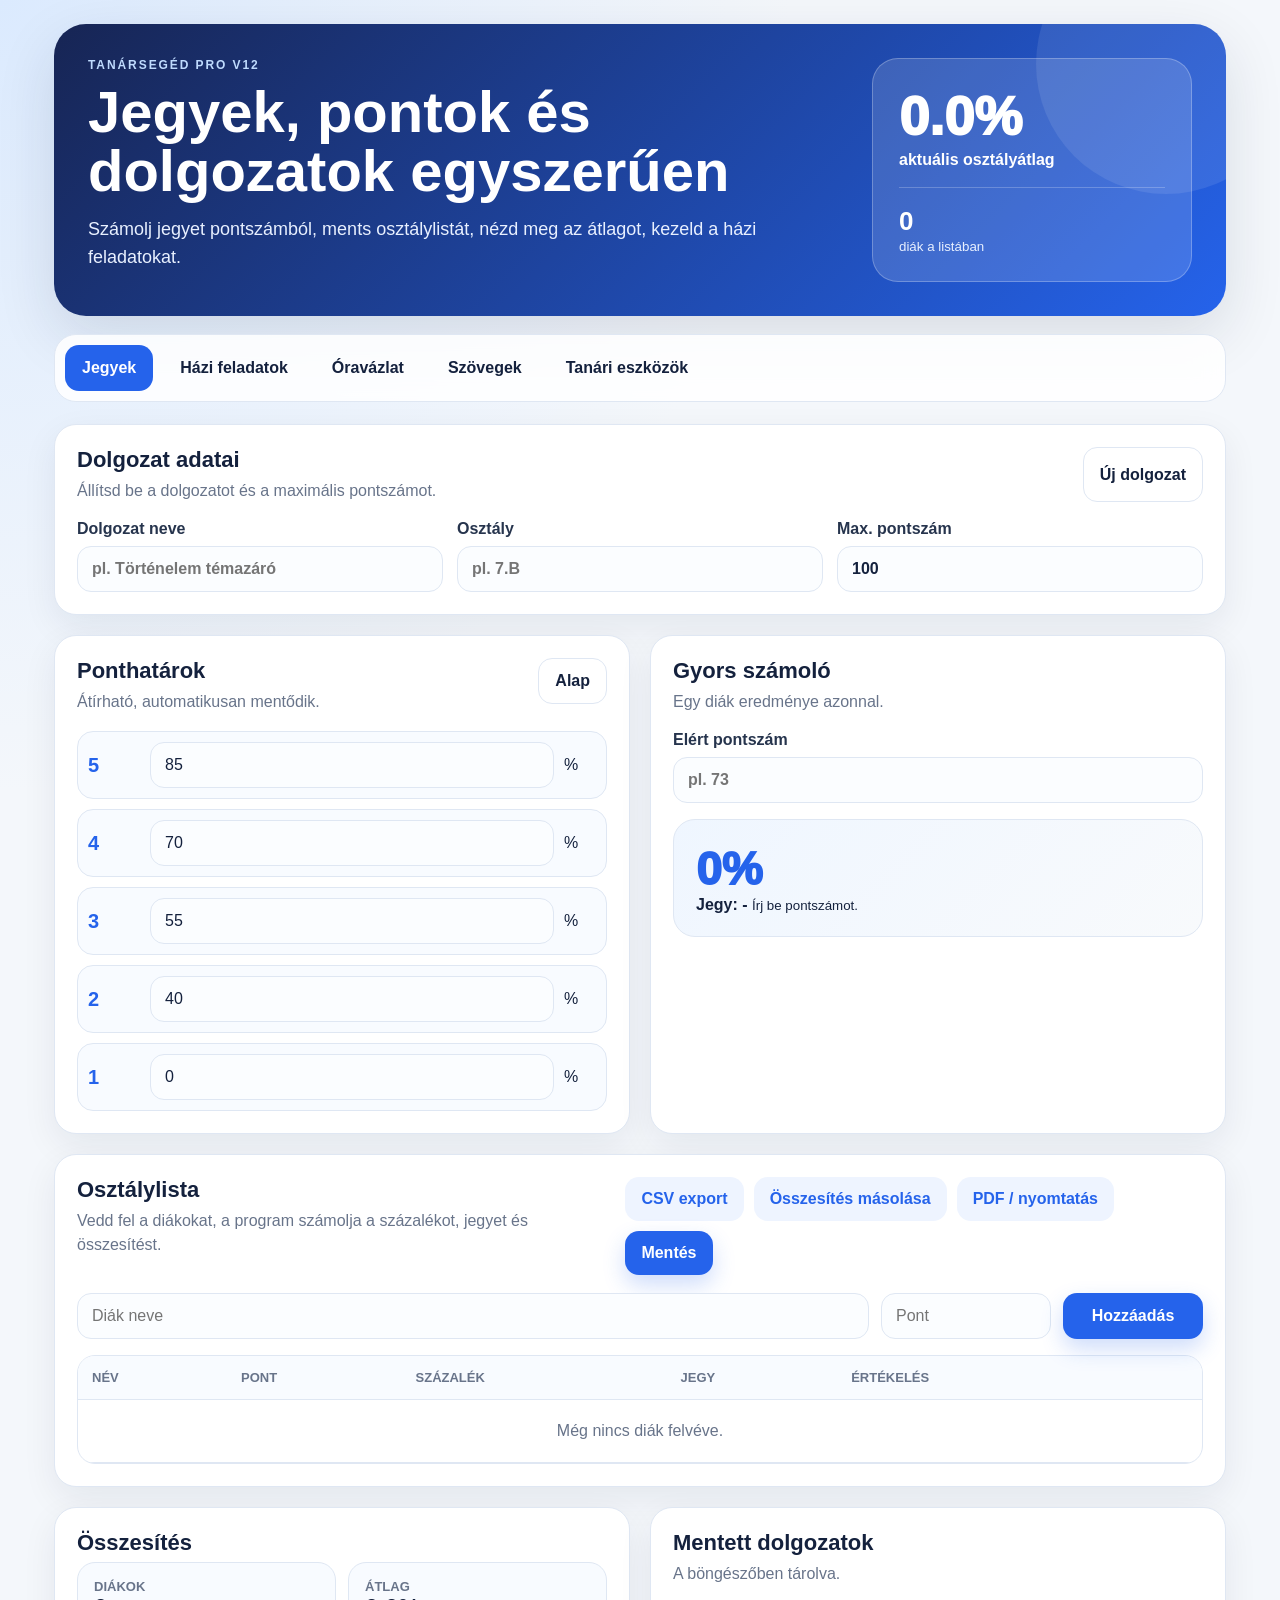
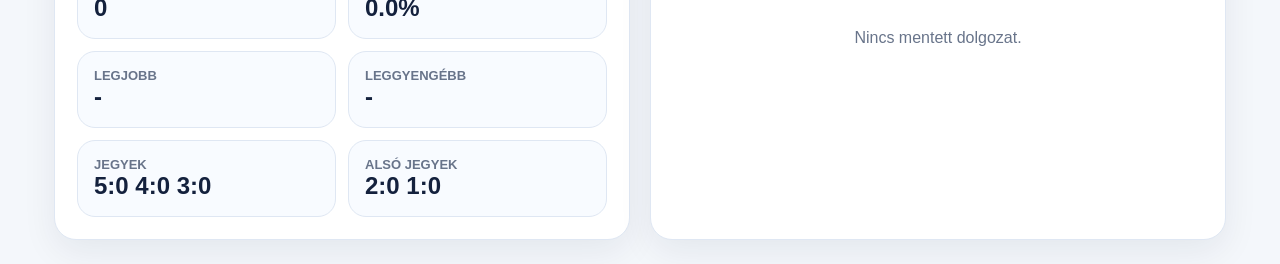
==== commit cea0f673: "Add files via upload" ====
--- a/index.html
+++ b/index.html
@@ -3,9 +3,12 @@
 <head>
   <meta charset="utf-8" />
   <meta name="viewport" content="width=device-width, initial-scale=1, viewport-fit=cover" />
-  <title>TanárSegéd PRO v11</title>
-  <meta name="description" content="TanárSegéd PRO v11 – jegyek, pontok, dolgozatok, házi feladatok, óravázlat, szövegek és tanári eszközök." />
+  <title>TanárSegéd PRO v12</title>
+  <meta name="description" content="TanárSegéd PRO v12 – jegyek, pontok, dolgozatok, házi feladatok, óravázlat, szövegek és tanári eszközök." />
   <meta name="theme-color" content="#2563eb" />
+  <link rel="icon" type="image/svg+xml" href="favicon.svg?v=12" />
+  <link rel="shortcut icon" href="favicon.svg?v=12" />
+
   <script>
     // Régi GitHub Pages / PWA cache és service worker törlése.
     // Ez azért kell, mert régi sw.js miatt először a v1/v7 verzió töltődhet be.
@@ -22,13 +25,13 @@
       } catch(e) {}
     })();
   </script>
-  <link rel="stylesheet" href="styles.css?v=11" />
+  <link rel="stylesheet" href="styles.css?v=12" />
 </head>
 <body>
   <div class="app-shell">
     <header class="hero">
       <div class="hero-copy">
-        <p class="eyebrow">TanárSegéd PRO v11</p>
+        <p class="eyebrow">TanárSegéd PRO v12</p>
         <h1>Jegyek, pontok és dolgozatok egyszerűen</h1>
         <p class="lead">Számolj jegyet pontszámból, ments osztálylistát, nézd meg az átlagot, kezeld a házi feladatokat.</p>
       </div>
@@ -328,6 +331,6 @@
   </div>
 
   <div class="toast" id="toast"></div>
-  <script src="app.js?v=11"></script>
+  <script src="app.js?v=12"></script>
 </body>
 </html>
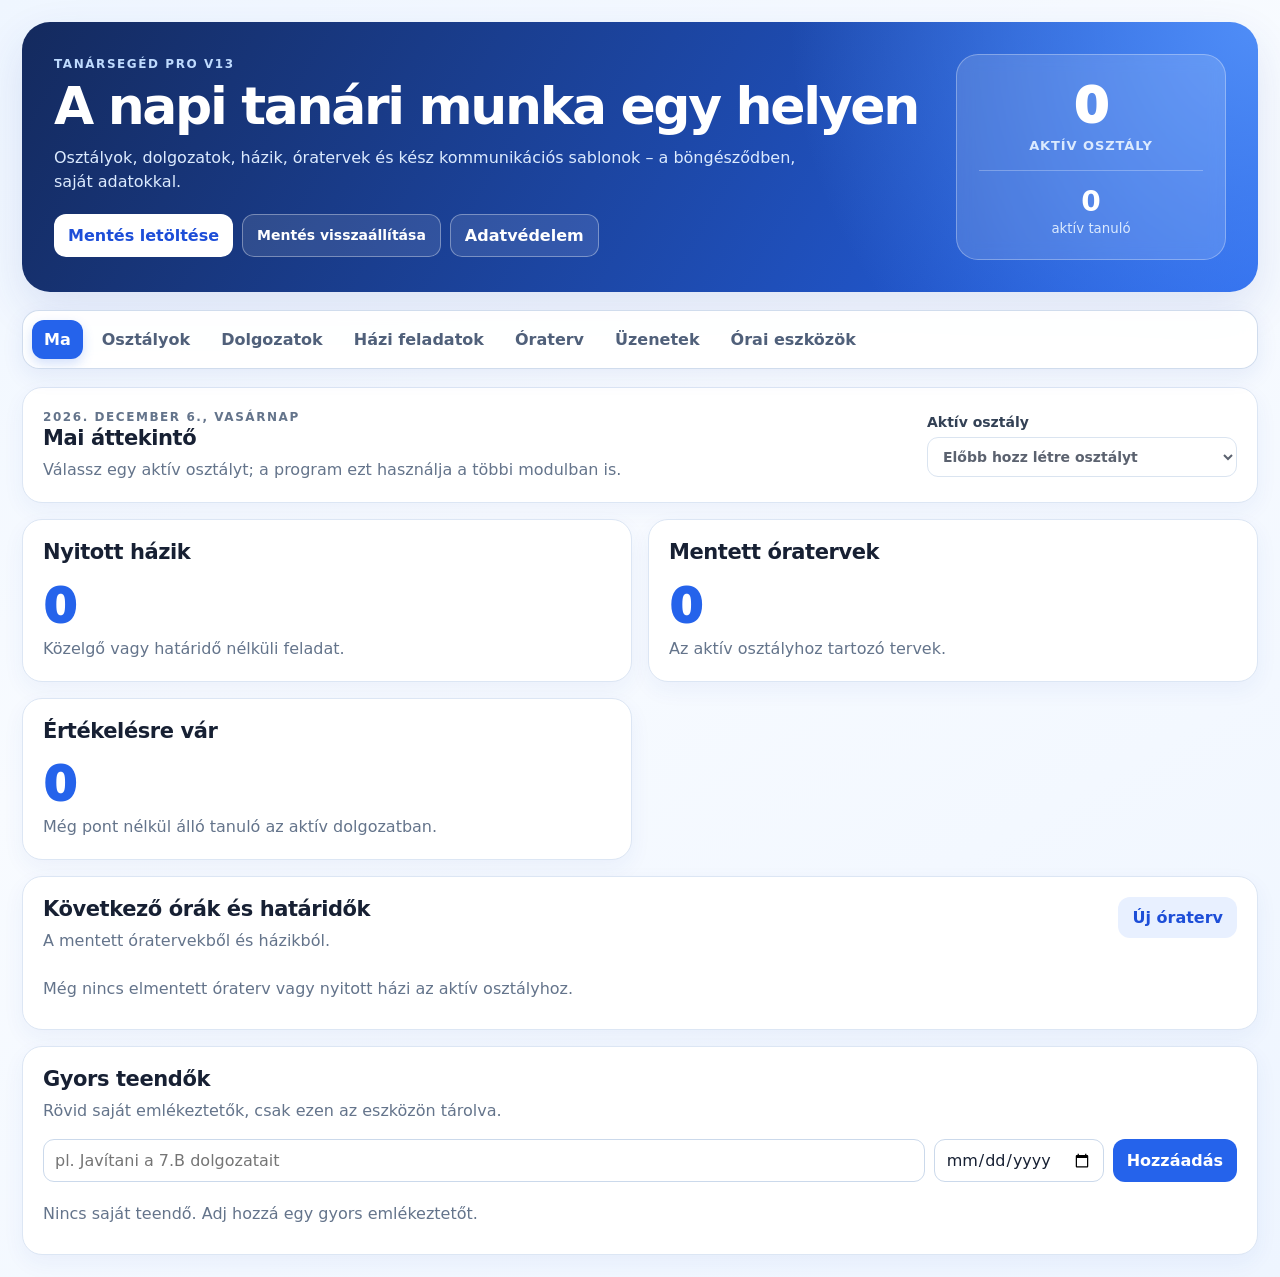
==== commit e345947b: "Add files via upload" ====
--- a/index.html
+++ b/index.html
@@ -3,334 +3,155 @@
 <head>
   <meta charset="utf-8" />
   <meta name="viewport" content="width=device-width, initial-scale=1, viewport-fit=cover" />
-  <title>TanárSegéd PRO v12</title>
-  <meta name="description" content="TanárSegéd PRO v12 – jegyek, pontok, dolgozatok, házi feladatok, óravázlat, szövegek és tanári eszközök." />
+  <title>TanárSegéd PRO v13</title>
+  <meta name="description" content="Magyar, adatvédelmi szempontból tudatos tanári napi segéd: osztályok, dolgozatok, házik, óratervek és kommunikáció." />
   <meta name="theme-color" content="#2563eb" />
-  <link rel="icon" type="image/svg+xml" href="favicon.svg?v=12" />
-  <link rel="shortcut icon" href="favicon.svg?v=12" />
-
-  <script>
-    // Régi GitHub Pages / PWA cache és service worker törlése.
-    // Ez azért kell, mert régi sw.js miatt először a v1/v7 verzió töltődhet be.
-    (async function clearOldAppCache(){
-      try {
-        if ('serviceWorker' in navigator) {
-          const regs = await navigator.serviceWorker.getRegistrations();
-          await Promise.all(regs.map(r => r.unregister()));
-        }
-        if ('caches' in window) {
-          const keys = await caches.keys();
-          await Promise.all(keys.map(k => caches.delete(k)));
-        }
-      } catch(e) {}
-    })();
-  </script>
-  <link rel="stylesheet" href="styles.css?v=12" />
+  <link rel="icon" type="image/svg+xml" href="favicon.svg?v=13" />
+  <link rel="stylesheet" href="styles.css?v=13" />
 </head>
 <body>
   <div class="app-shell">
     <header class="hero">
       <div class="hero-copy">
-        <p class="eyebrow">TanárSegéd PRO v12</p>
-        <h1>Jegyek, pontok és dolgozatok egyszerűen</h1>
-        <p class="lead">Számolj jegyet pontszámból, ments osztálylistát, nézd meg az átlagot, kezeld a házi feladatokat.</p>
+        <p class="eyebrow">TanárSegéd PRO v13</p>
+        <h1>A napi tanári munka egy helyen</h1>
+        <p class="lead">Osztályok, dolgozatok, házik, óratervek és kész kommunikációs sablonok – a böngésződben, saját adatokkal.</p>
+        <div class="hero-actions">
+          <button class="secondary" id="backupBtn" type="button">Mentés letöltése</button>
+          <label class="button-like ghost" for="restoreInput">Mentés visszaállítása</label>
+          <input class="visually-hidden" id="restoreInput" type="file" accept="application/json,.json" />
+          <button class="ghost" id="privacyBtn" type="button">Adatvédelem</button>
+        </div>
       </div>
       <div class="hero-card">
-        <span class="hero-number" id="heroAverage">0.0%</span>
-        <span class="hero-label">aktuális osztályátlag</span>
-        <div class="hero-mini">
-          <strong id="heroStudentCount">0</strong>
-          <small>diák a listában</small>
-        </div>
+        <span class="hero-number" id="heroClassCount">0</span>
+        <span class="hero-label">aktív osztály</span>
+        <div class="hero-mini"><strong id="heroStudentCount">0</strong><small>aktív tanuló</small></div>
       </div>
     </header>
 
     <nav class="tabs" aria-label="TanárSegéd menü">
-      <button class="tab active" data-tab="grades">Jegyek</button>
-      <button class="tab" data-tab="homework">Házi feladatok</button>
-      <button class="tab" data-tab="lesson">Óravázlat</button>
-      <button class="tab" data-tab="texts">Szövegek</button>
-      <button class="tab" data-tab="tools">Tanári eszközök</button>
+      <button class="tab active" data-tab="today" type="button">Ma</button>
+      <button class="tab" data-tab="classes" type="button">Osztályok</button>
+      <button class="tab" data-tab="assessments" type="button">Dolgozatok</button>
+      <button class="tab" data-tab="homework" type="button">Házi feladatok</button>
+      <button class="tab" data-tab="lesson" type="button">Óraterv</button>
+      <button class="tab" data-tab="texts" type="button">Üzenetek</button>
+      <button class="tab" data-tab="tools" type="button">Órai eszközök</button>
     </nav>
 
     <main>
-      <section class="tab-panel active" id="tab-grades">
+      <section class="tab-panel active" id="tab-today">
+        <div class="grid">
+          <section class="panel wide dashboard-top">
+            <div>
+              <p class="section-kicker" id="todayDate"></p>
+              <h2>Mai áttekintő</h2>
+              <p>Válassz egy aktív osztályt; a program ezt használja a többi modulban is.</p>
+            </div>
+            <label class="inline-select">Aktív osztály <select id="globalClassSelect"></select></label>
+          </section>
+          <section class="panel"><h2>Nyitott házik</h2><div class="metric" id="metricHomeworks">0</div><p class="muted">Közelgő vagy határidő nélküli feladat.</p></section>
+          <section class="panel"><h2>Mentett óratervek</h2><div class="metric" id="metricLessons">0</div><p class="muted">Az aktív osztályhoz tartozó tervek.</p></section>
+          <section class="panel"><h2>Értékelésre vár</h2><div class="metric" id="metricMissingScores">0</div><p class="muted">Még pont nélkül álló tanuló az aktív dolgozatban.</p></section>
+          <section class="panel wide">
+            <div class="panel-title"><div><h2>Következő órák és határidők</h2><p>A mentett óratervekből és házikból.</p></div><button class="secondary go-tab" data-go="lesson" type="button">Új óraterv</button></div>
+            <div class="timeline" id="todayTimeline"></div>
+          </section>
+          <section class="panel wide">
+            <div class="panel-title"><div><h2>Gyors teendők</h2><p>Rövid saját emlékeztetők, csak ezen az eszközön tárolva.</p></div></div>
+            <form class="quick-task-form" id="taskForm"><input id="taskText" type="text" maxlength="180" placeholder="pl. Javítani a 7.B dolgozatait" required /><input id="taskDate" type="date" /><button type="submit">Hozzáadás</button></form>
+            <div class="task-list" id="taskList"></div>
+          </section>
+        </div>
+      </section>
+
+      <section class="tab-panel" id="tab-classes">
+        <div class="grid">
+          <section class="panel">
+            <h2>Új osztály</h2>
+            <p class="mb">Ezt a listát használhatod dolgozatnál, házinál és csoportbontásnál is.</p>
+            <div class="form-grid">
+              <label>Osztály neve<input id="newClassName" type="text" placeholder="pl. 7.B" /></label>
+              <label>Alapértelmezett tantárgy<input id="newClassSubject" type="text" placeholder="pl. matematika" /></label>
+              <button id="addClassBtn" type="button">Osztály létrehozása</button>
+            </div>
+          </section>
+          <section class="panel"><h2>Osztályaim</h2><div class="saved-list" id="classList"></div></section>
+          <section class="panel wide" id="classEditor">
+            <div class="panel-title"><div><h2 id="classEditorTitle">Osztály kezelése</h2><p>Diákokat soronként, vagy CSV-fájlból is hozzáadhatsz.</p></div><button class="danger" id="deleteClassBtn" type="button">Osztály törlése</button></div>
+            <div class="form-grid three">
+              <label>Osztály neve<input id="editClassName" type="text" /></label>
+              <label>Alapértelmezett tantárgy<input id="editClassSubject" type="text" /></label>
+              <div class="align-end"><button class="secondary" id="saveClassBtn" type="button">Adatok mentése</button></div>
+            </div>
+            <div class="roster-import">
+              <label>Tanulónevek beillesztése<textarea id="studentPaste" rows="5" placeholder="Nagy Anna&#10;Kiss Péter&#10;vagy: Nagy Anna; Kiss Péter"></textarea></label>
+              <div class="roster-actions"><button id="addStudentsBtn" type="button">Tanulók hozzáadása</button><label class="button-like secondary" for="rosterImportInput">CSV import</label><input class="visually-hidden" id="rosterImportInput" type="file" accept=".csv,text/csv" /><small>A név legyen az első oszlopban. Az ismétlődő nevek kimaradnak.</small></div>
+            </div>
+            <div class="table-wrap"><table><thead><tr><th>Név</th><th>Aktív</th><th></th></tr></thead><tbody id="rosterRows"></tbody></table></div>
+          </section>
+        </div>
+      </section>
+
+      <section class="tab-panel" id="tab-assessments">
         <div class="grid">
           <section class="panel wide">
-            <div class="panel-title">
-              <div>
-                <h2>Dolgozat adatai</h2>
-                <p>Állítsd be a dolgozatot és a maximális pontszámot.</p>
-              </div>
-              <button class="ghost" id="newWorkBtn" type="button">Új dolgozat</button>
-            </div>
-            <div class="form-grid three">
-              <label>Dolgozat neve
-                <input id="workTitle" type="text" placeholder="pl. Történelem témazáró" />
-              </label>
-              <label>Osztály
-                <input id="className" type="text" placeholder="pl. 7.B" />
-              </label>
-              <label>Max. pontszám
-                <input id="maxPoints" type="number" min="1" step="0.5" value="100" />
-              </label>
+            <div class="panel-title"><div><h2>Dolgozat adatai</h2><p>Pontozás, jegyhatárok és osztályszintű összesítés.</p></div><div class="actions"><button class="secondary" id="newAssessmentBtn" type="button">Új dolgozat</button><button id="saveAssessmentBtn" type="button">Dolgozat mentése</button></div></div>
+            <div class="form-grid four">
+              <label>Osztály<select id="assessmentClass"></select></label>
+              <label>Dolgozat neve<input id="assessmentTitle" type="text" placeholder="pl. Törtek témazáró" /></label>
+              <label>Tantárgy<input id="assessmentSubject" type="text" placeholder="pl. matematika" /></label>
+              <label>Dátum<input id="assessmentDate" type="date" /></label>
+              <label>Max. pontszám<input id="assessmentMaxPoints" type="number" min="1" step="0.5" value="100" /></label>
             </div>
           </section>
-
-          <section class="panel">
-            <div class="panel-title compact">
-              <div>
-                <h2>Ponthatárok</h2>
-                <p>Átírható, automatikusan mentődik.</p>
-              </div>
-              <button class="ghost" id="resetScaleBtn" type="button">Alap</button>
-            </div>
-            <div class="grade-scale" id="gradeScale"></div>
+          <section class="panel"><div class="panel-title compact"><div><h2>Ponthatárok</h2><p>Jegyhez szükséges százalék.</p></div><button class="ghost" id="resetScaleBtn" type="button">Alapérték</button></div><div class="grade-scale" id="gradeScale"></div></section>
+          <section class="panel"><h2>Gyors eredmény</h2><label>Elért pont<input id="quickPoints" type="number" min="0" step="0.5" placeholder="pl. 73" /></label><label>Bónuszpont<input id="quickBonus" type="number" min="0" step="0.5" value="0" /></label><div class="result-card"><span id="quickPercent">–</span><strong id="quickGrade">Jegy: –</strong><small id="quickText">Válassz dolgozatot és írj be pontot.</small></div></section>
+          <section class="panel wide">
+            <div class="panel-title"><div><h2>Osztálylista</h2><p>Pont, bónusz és státusz szerkeszthető. A 100% fölötti eredményt külön jelöli a program.</p></div><div class="actions"><button class="secondary" id="exportCsvBtn" type="button">CSV export</button><button class="secondary" id="copySummaryBtn" type="button">Összesítés másolása</button><button class="secondary" id="printAssessmentBtn" type="button">Nyomtatás</button></div></div>
+            <div class="table-wrap"><table class="assessment-table"><thead><tr><th>Név</th><th>Pont</th><th>Bónusz</th><th>Státusz</th><th>Százalék</th><th>Jegy</th><th>Visszajelzés</th></tr></thead><tbody id="assessmentRows"></tbody></table></div>
           </section>
-
-          <section class="panel">
-            <div class="panel-title compact">
-              <div>
-                <h2>Gyors számoló</h2>
-                <p>Egy diák eredménye azonnal.</p>
-              </div>
-            </div>
-            <label>Elért pontszám
-              <input id="quickPoints" type="number" min="0" step="0.5" placeholder="pl. 73" />
-            </label>
-            <div class="result-card">
-              <span id="quickPercent">0%</span>
-              <strong id="quickGrade">Jegy: -</strong>
-              <small id="quickText">Írj be pontszámot.</small>
-            </div>
-          </section>
-
-          <section class="panel wide">
-            <div class="panel-title">
-              <div>
-                <h2>Osztálylista</h2>
-                <p>Vedd fel a diákokat, a program számolja a százalékot, jegyet és összesítést.</p>
-              </div>
-              <div class="actions">
-                <button class="secondary" id="exportCsvBtn" type="button">CSV export</button>
-                <button class="secondary" id="copySummaryBtn" type="button">Összesítés másolása</button>
-                <button class="secondary" id="printBtn" type="button">PDF / nyomtatás</button>
-                <button id="saveBtn" type="button">Mentés</button>
-              </div>
-            </div>
-
-            <form class="student-form" id="studentForm">
-              <input id="studentName" type="text" placeholder="Diák neve" required />
-              <input id="studentPoints" type="number" min="0" step="0.5" placeholder="Pont" required />
-              <button type="submit">Hozzáadás</button>
-            </form>
-
-            <div class="table-wrap">
-              <table>
-                <thead>
-                  <tr>
-                    <th>Név</th>
-                    <th>Pont</th>
-                    <th>Százalék</th>
-                    <th>Jegy</th>
-                    <th>Értékelés</th>
-                    <th></th>
-                  </tr>
-                </thead>
-                <tbody id="studentRows"></tbody>
-              </table>
-            </div>
-          </section>
-
-          <section class="panel">
-            <h2>Összesítés</h2>
-            <div class="stats" id="stats"></div>
-          </section>
-
-          <section class="panel">
-            <div class="panel-title compact">
-              <div>
-                <h2>Mentett dolgozatok</h2>
-                <p>A böngészőben tárolva.</p>
-              </div>
-            </div>
-            <div class="saved-list" id="savedList"></div>
-          </section>
+          <section class="panel"><h2>Dolgozat elemzése</h2><div class="stats" id="assessmentStats"></div></section>
+          <section class="panel"><h2>Mentett dolgozatok</h2><div class="saved-list" id="assessmentList"></div></section>
         </div>
       </section>
 
       <section class="tab-panel" id="tab-homework">
         <div class="grid">
-          <section class="panel">
-            <h2>Házi feladat kezelő</h2>
-            <p class="mb">Feladható házik mentése, listázása és másolható üzenet készítése.</p>
-            <div class="form-grid">
-              <label>Osztály
-                <input id="hwClass" type="text" placeholder="pl. 7.B" />
-              </label>
-              <label>Tantárgy
-                <input id="hwSubject" type="text" placeholder="pl. matematika" />
-              </label>
-              <label>Határidő
-                <input id="hwDeadline" type="date" />
-              </label>
-              <label>Házi feladat
-                <textarea id="hwText" rows="5" placeholder="pl. Tankönyv 45. oldal 3–6. feladat."></textarea>
-              </label>
-              <label>Megjegyzés
-                <textarea id="hwNote" rows="3" placeholder="pl. Aki hiányzott, annak is pótolni kell."></textarea>
-              </label>
-              <button id="saveHomeworkBtn" type="button">Házi mentése</button>
-            </div>
-          </section>
-
-          <section class="panel">
-            <div class="panel-title compact">
-              <div>
-                <h2>Mentett házik</h2>
-                <p>A böngészőben tárolva.</p>
-              </div>
-              <button class="secondary" id="clearHomeworksBtn" type="button">Lista ürítése</button>
-            </div>
-            <div class="saved-list" id="homeworkList"></div>
-          </section>
-
-          <section class="panel wide output-panel">
-            <div class="panel-title compact">
-              <div>
-                <h2>Másolható üzenet</h2>
-                <p>E-naplóba, Messengerbe vagy csoportba másolható.</p>
-              </div>
-              <button class="secondary" data-copy="homeworkMessage" type="button">Másolás</button>
-            </div>
-            <pre id="homeworkMessage" class="output small-output">Itt jelenik meg a házi feladat üzenete.</pre>
-          </section>
+          <section class="panel"><h2>Házi feladat</h2><p class="mb">Menthető feladat és egységes, másolható tájékoztató.</p><div class="form-grid"><label>Osztály<select id="hwClass"></select></label><label>Tantárgy<input id="hwSubject" type="text" /></label><label>Határidő<input id="hwDeadline" type="date" /></label><label>Feladat<textarea id="hwText" rows="5" placeholder="pl. Tankönyv 45. oldal, 3–6. feladat."></textarea></label><label>Megjegyzés<textarea id="hwNote" rows="3" placeholder="pl. Aki hiányzott, annak is pótolnia kell."></textarea></label><button id="saveHomeworkBtn" type="button">Házi mentése</button></div></section>
+          <section class="panel"><div class="panel-title compact"><div><h2>Mentett házik</h2><p>Megnyitható, másolható vagy lezárható.</p></div><button class="secondary" id="clearDoneHomeworksBtn" type="button">Lezártak törlése</button></div><div class="saved-list" id="homeworkList"></div></section>
+          <section class="panel wide output-panel"><div class="panel-title compact"><div><h2>Másolható üzenet</h2><p>E-naplóba, csoportba vagy Messengerbe.</p></div><button class="secondary" data-copy="homeworkMessage" type="button">Másolás</button></div><textarea id="homeworkMessage" class="output small-output" readonly></textarea></section>
         </div>
       </section>
 
       <section class="tab-panel" id="tab-lesson">
         <div class="grid">
-          <section class="panel">
-            <h2>Óravázlat-készítő</h2>
-            <p class="mb">Gyors óraterv bevezetővel, fő résszel, gyakorlással és lezárással.</p>
-            <div class="form-grid">
-              <label>Tantárgy
-                <input id="lessonSubject" type="text" placeholder="pl. biológia" />
-              </label>
-              <label>Óra témája
-                <input id="lessonTopic" type="text" placeholder="pl. emésztőrendszer" />
-              </label>
-              <div class="form-grid two">
-                <label>Időtartam percben
-                  <input id="lessonMinutes" type="number" min="15" max="120" value="45" />
-                </label>
-                <label>Osztály
-                  <input id="lessonClass" type="text" placeholder="pl. 8.A" />
-                </label>
-              </div>
-              <label>Cél / készség
-                <input id="lessonGoal" type="text" placeholder="pl. lényegkiemelés" />
-              </label>
-              <button id="generateLessonBtn" type="button">Óravázlat készítése</button>
-            </div>
-          </section>
-          <section class="panel output-panel">
-            <div class="panel-title compact">
-              <div>
-                <h2>Kész óravázlat</h2>
-                <p>Vázlatként használható, átírható.</p>
-              </div>
-              <button class="secondary" data-copy="lessonOutput" type="button">Másolás</button>
-            </div>
-            <pre id="lessonOutput" class="output">Itt jelenik meg az óravázlat.</pre>
-          </section>
+          <section class="panel"><h2>Óraterv-készítő</h2><p class="mb">A szakaszok összege mindig pontosan a megadott órakeret lesz.</p><div class="form-grid"><label>Osztály<select id="lessonClass"></select></label><label>Tantárgy<input id="lessonSubject" type="text" /></label><label>Dátum<input id="lessonDate" type="date" /></label><label>Óra témája<input id="lessonTopic" type="text" placeholder="pl. emésztőrendszer" /></label><div class="form-grid two"><label>Időtartam percben<input id="lessonMinutes" type="number" min="15" max="120" value="45" /></label><label>Fő cél / készség<input id="lessonGoal" type="text" placeholder="pl. lényegkiemelés" /></label></div><label>Differenciálás<textarea id="lessonDifferentiation" rows="3" placeholder="pl. páros segítség, gyorsabb tanulóknak plusz feladat"></textarea></label><label>Eszközök és értékelés<textarea id="lessonResources" rows="3" placeholder="pl. projektor, munkalap, kilépőkártya"></textarea></label><label>Házi feladat<input id="lessonHomework" type="text" placeholder="pl. Rövid gyakorlás a füzetből" /></label><div class="actions"><button id="generateLessonBtn" type="button">Óraterv készítése</button><button class="secondary" id="saveLessonBtn" type="button">Óraterv mentése</button></div></div></section>
+          <section class="panel output-panel"><div class="panel-title compact"><div><h2>Szerkeszthető óraterv</h2><p>Mentés előtt szabadon átírható.</p></div><div class="actions"><button class="secondary" data-copy="lessonOutput" type="button">Másolás</button><button class="secondary" id="printLessonBtn" type="button">Nyomtatás</button></div></div><textarea id="lessonOutput" class="output">Itt jelenik meg a szerkeszthető óraterv.</textarea></section>
+          <section class="panel wide"><h2>Mentett óratervek</h2><div class="saved-list" id="lessonList"></div></section>
         </div>
       </section>
 
       <section class="tab-panel" id="tab-texts">
         <div class="grid">
-          <section class="panel">
-            <h2>Értékelő és szülői üzenet</h2>
-            <p class="mb">Gyors, udvarias szöveg diákértékeléshez vagy szülői tájékoztatáshoz.</p>
-            <div class="form-grid">
-              <label>Diák neve
-                <input id="txtStudent" type="text" placeholder="pl. Kovács Anna" />
-              </label>
-              <label>Helyzet / téma
-                <input id="txtTopic" type="text" placeholder="pl. dolgozat eredménye" />
-              </label>
-              <label>Részletek
-                <textarea id="txtDetails" rows="5" placeholder="pl. sokat fejlődött, de gyakorlás kell"></textarea>
-              </label>
-              <div class="form-grid two">
-                <label>Szöveg típusa
-                  <select id="txtType">
-                    <option value="ertekeles">Diákértékelés</option>
-                    <option value="szulo">Szülői üzenet</option>
-                    <option value="dicseret">Dicséret</option>
-                    <option value="figyelmeztetes">Figyelmeztetés</option>
-                    <option value="hianyzo_hazi">Hiányzó házi</option>
-                  </select>
-                </label>
-                <label>Hangnem
-                  <select id="txtTone">
-                    <option value="barátságos">Barátságos</option>
-                    <option value="hivatalos">Hivatalos</option>
-                    <option value="bátorító" selected>Bátorító</option>
-                  </select>
-                </label>
-              </div>
-              <button id="generateTextBtn" type="button">Szöveg készítése</button>
-            </div>
-          </section>
-          <section class="panel output-panel">
-            <div class="panel-title compact">
-              <div>
-                <h2>Kész szöveg</h2>
-                <p>Másold e-naplóba vagy üzenetbe.</p>
-              </div>
-              <button class="secondary" data-copy="textOutput" type="button">Másolás</button>
-            </div>
-            <pre id="textOutput" class="output">Itt jelenik meg a kész szöveg.</pre>
-          </section>
+          <section class="panel"><h2>Értékelő és szülői üzenet</h2><p class="mb">A hangnem a kész szöveget is ténylegesen módosítja.</p><div class="form-grid"><label>Osztály<select id="textClass"></select></label><label>Tanuló<select id="txtStudent"></select></label><label>Helyzet / téma<input id="txtTopic" type="text" placeholder="pl. dolgozat eredménye" /></label><label>Részletek<textarea id="txtDetails" rows="5" placeholder="pl. sokat fejlődött, de rendszeres gyakorlás kell"></textarea></label><div class="form-grid two"><label>Szöveg típusa<select id="txtType"><option value="ertekeles">Diákértékelés</option><option value="szulo">Szülői üzenet</option><option value="dicseret">Dicséret</option><option value="figyelmeztetes">Figyelmeztetés</option><option value="hianyzo_hazi">Hiányzó házi</option></select></label><label>Hangnem<select id="txtTone"><option value="baratsagos">Barátságos</option><option value="hivatalos">Hivatalos</option><option value="batorito" selected>Bátorító</option></select></label></div><label>Következő lépés / kérés<input id="txtAction" type="text" placeholder="pl. Kérem, a következő hétig pótolja a feladatot."></label><button id="generateTextBtn" type="button">Szöveg készítése</button></div></section>
+          <section class="panel output-panel"><div class="panel-title compact"><div><h2>Szerkeszthető szöveg</h2><p>Átnézés után másolható.</p></div><button class="secondary" data-copy="textOutput" type="button">Másolás</button></div><textarea id="textOutput" class="output">Itt jelenik meg a kész szöveg.</textarea></section>
         </div>
       </section>
 
       <section class="tab-panel" id="tab-tools">
         <div class="grid">
-          <section class="panel">
-            <h2>Véletlen felelő / csoportbontó</h2>
-            <p class="mb">Írd be a neveket soronként, majd válassz felelőt vagy csoportokat.</p>
-            <textarea id="namesInput" rows="8" placeholder="Nagy Péter&#10;Kovács Anna&#10;Tóth Bence"></textarea>
-            <div class="form-grid two mt">
-              <label>Csoportok száma
-                <input id="groupCount" type="number" min="2" max="10" value="3" />
-              </label>
-              <label>Feladat / cél
-                <input id="classTask" type="text" placeholder="pl. ismétlés" />
-              </label>
-            </div>
-            <div class="actions mt">
-              <button id="pickRandomBtn" type="button">Véletlen felelő</button>
-              <button class="secondary" id="makeGroupsBtn" type="button">Csoportok</button>
-            </div>
-          </section>
-          <section class="panel output-panel">
-            <div class="panel-title compact">
-              <div>
-                <h2>Eredmény</h2>
-                <p>Másolható lista.</p>
-              </div>
-              <button class="secondary" data-copy="toolsOutput" type="button">Másolás</button>
-            </div>
-            <pre id="toolsOutput" class="output">Itt jelenik meg az eredmény.</pre>
-          </section>
+          <section class="panel"><h2>Méltányos felelőválasztó</h2><p class="mb">Az aktív osztályból előbb a ritkábban választott tanulók közül sorsol.</p><div class="form-grid"><label>Osztály<select id="toolsClass"></select></label><label>Feladat / cél<input id="classTask" type="text" placeholder="pl. ismétlés" /></label><div class="actions"><button id="pickRandomBtn" type="button">Véletlen felelő</button><button class="secondary" id="resetCalledBtn" type="button">Felelőelőzmények törlése</button></div></div></section>
+          <section class="panel"><h2>Csoportbontó</h2><p class="mb">Közel azonos létszámú csoportok; megadhatók elkülönítendő párok is.</p><div class="form-grid"><label>Csoportok száma<input id="groupCount" type="number" min="2" max="10" value="3" /></label><label>Elkülönítendő párok<textarea id="avoidPairs" rows="4" placeholder="Nagy Anna - Kiss Péter&#10;Tóth Bence - Varga Lili"></textarea></label><button class="secondary" id="makeGroupsBtn" type="button">Csoportok készítése</button></div></section>
+          <section class="panel wide output-panel"><div class="panel-title compact"><div><h2>Eredmény</h2><p>Másolható lista.</p></div><button class="secondary" data-copy="toolsOutput" type="button">Másolás</button></div><textarea id="toolsOutput" class="output small-output" readonly>Itt jelenik meg az eredmény.</textarea></section>
         </div>
       </section>
     </main>
   </div>
 
-  <div class="toast" id="toast"></div>
-  <script src="app.js?v=12"></script>
+  <dialog id="privacyDialog"><div class="dialog-content"><div class="panel-title"><div><p class="section-kicker">Adatvédelem</p><h2>Adataid a te kezedben vannak</h2></div><button class="ghost" id="closePrivacyBtn" type="button">Bezárás</button></div><p>A TanárSegéd ebben a változatban minden osztály-, tanuló-, dolgozat- és háziadatot csak ennek a böngészőnek a helyi tárhelyén tárol. Nincs bejelentkezés, szerverre küldés vagy automatikus felhőmentés.</p><p><strong>Javaslat:</strong> rendszeresen tölts le biztonsági mentést, és ha közös vagy iskolai gépen dolgozol, töröld az adatokat használat után. A mentés személyes adatokat tartalmazhat, ezért csak biztonságos helyen tárold.</p></div></dialog>
+  <div class="toast" id="toast" aria-live="polite"></div>
+  <script src="app.js?v=13"></script>
 </body>
-</html>+</html>
--- a/styles.css
+++ b/styles.css
@@ -1,461 +1,6 @@
-html{
-  max-width:100%;
-  overflow-x:hidden;
-  -webkit-text-size-adjust:100%;
-  text-size-adjust:100%;
-}
-:root{
-  --bg:#f4f7fb;
-  --panel:#ffffff;
-  --text:#14213d;
-  --muted:#68748a;
-  --primary:#2563eb;
-  --border:#dfe7f3;
-  --danger:#dc2626;
-  --soft:#eaf1ff;
-  --shadow:0 20px 60px rgba(20,33,61,.12);
-  --radius:22px;
-}
-*{
-  box-sizing:border-box;
-  min-width:0;
-}
-body{
-  max-width:100%;
-  overflow-x:hidden;
-  margin:0;
-  font-family:Segoe UI,Roboto,Arial,sans-serif;
-  background:radial-gradient(circle at top left,#dbeafe,transparent 35%),var(--bg);
-  color:var(--text);
-}
-button,input,select,textarea{font:inherit}
-input,select,textarea{
-  width:100%;
-  max-width:100%;
-  border:1px solid var(--border);
-  border-radius:14px;
-  padding:13px 14px;
-  background:#fbfdff;
-  color:var(--text);
-  outline:none;
-}
-textarea{resize:vertical;line-height:1.45}
-input:focus,select:focus,textarea:focus{
-  border-color:var(--primary);
-  box-shadow:0 0 0 4px rgba(37,99,235,.12);
-}
-button{
-  max-width:100%;
-  border:0;
-  border-radius:14px;
-  background:var(--primary);
-  color:#fff;
-  padding:12px 16px;
-  font-weight:800;
-  cursor:pointer;
-  box-shadow:0 10px 22px rgba(37,99,235,.22);
-  white-space:normal;
-  overflow-wrap:anywhere;
-  line-height:1.25;
-}
-button:hover{filter:brightness(.97)}
-button.secondary{background:#eef4ff;color:var(--primary);box-shadow:none}
-button.ghost{background:#fff;color:var(--text);border:1px solid var(--border);box-shadow:none}
-button.danger{background:#fee2e2;color:var(--danger);box-shadow:none;padding:8px 10px}
-.app-shell{
-  width:100%;
-  max-width:1220px;
-  margin:0 auto;
-  padding:24px;
-}
-.hero{
-  position:relative;
-  overflow:hidden;
-  display:grid;
-  grid-template-columns:minmax(0,1fr) minmax(260px,320px);
-  gap:22px;
-  background:linear-gradient(135deg,#172554,#2563eb);
-  color:#fff;
-  border-radius:32px;
-  padding:34px;
-  box-shadow:var(--shadow);
-}
-.hero:after{
-  content:"";
-  position:absolute;
-  width:260px;
-  height:260px;
-  border-radius:50%;
-  right:-70px;
-  top:-90px;
-  background:rgba(255,255,255,.09);
-}
-.hero-copy{position:relative;z-index:1}
-.eyebrow{
-  text-transform:uppercase;
-  letter-spacing:.16em;
-  font-size:12px;
-  font-weight:900;
-  color:#bfdbfe;
-  margin:0 0 10px;
-}
-h1{
-  font-size:clamp(30px,5vw,58px);
-  line-height:1.02;
-  margin:0 0 16px;
-}
-.lead{
-  font-size:18px;
-  line-height:1.55;
-  color:#e8f0ff;
-  margin:0;
-}
-.hero-card{
-  position:relative;
-  z-index:1;
-  border:1px solid rgba(255,255,255,.25);
-  background:rgba(255,255,255,.14);
-  border-radius:26px;
-  padding:26px;
-  display:flex;
-  flex-direction:column;
-  justify-content:center;
-}
-.hero-number{font-size:54px;font-weight:950}
-.hero-label{font-weight:900;margin-top:4px}
-.hero-mini{border-top:1px solid rgba(255,255,255,.22);margin-top:18px;padding-top:18px}
-.hero-mini strong{font-size:26px;display:block}
-.hero-mini small{color:#e8f0ff}
-.tabs{
-  display:flex;
-  gap:10px;
-  flex-wrap:wrap;
-  background:rgba(255,255,255,.86);
-  border:1px solid var(--border);
-  border-radius:22px;
-  margin-top:18px;
-  padding:10px;
-  position:sticky;
-  top:10px;
-  z-index:5;
-  backdrop-filter:blur(14px);
-}
-.tab{
-  background:transparent;
-  color:var(--text);
-  box-shadow:none;
-  border:1px solid transparent;
-}
-.tab.active{background:var(--primary);color:#fff}
-.tab-panel{display:none}
-.tab-panel.active{display:block}
-.grid{
-  display:grid;
-  grid-template-columns:minmax(0,1fr) minmax(0,1fr);
-  gap:20px;
-  margin-top:22px;
-}
-.wide{grid-column:1/-1}
-.panel{
-  width:100%;
-  max-width:100%;
-  background:var(--panel);
-  border:1px solid var(--border);
-  border-radius:var(--radius);
-  padding:22px;
-  box-shadow:0 12px 35px rgba(20,33,61,.07);
-}
-.panel-title{
-  display:flex;
-  justify-content:space-between;
-  gap:16px;
-  margin-bottom:18px;
-}
-.panel-title.compact{align-items:flex-start}
-.panel h2{margin:0 0 6px;font-size:22px}
-.panel p{margin:0;color:var(--muted);line-height:1.45}
-.form-grid{display:grid;gap:14px}
-.two{grid-template-columns:repeat(2,minmax(0,1fr))}
-.three{grid-template-columns:repeat(3,minmax(0,1fr))}
-label{
-  display:flex;
-  flex-direction:column;
-  gap:8px;
-  font-weight:800;
-  color:#26344d;
-}
-.grade-scale{display:grid;gap:10px}
-.scale-row{
-  display:grid;
-  grid-template-columns:52px minmax(0,1fr) 32px;
-  align-items:center;
-  gap:10px;
-  background:#f8fbff;
-  border:1px solid var(--border);
-  border-radius:16px;
-  padding:10px;
-}
-.scale-row strong{font-size:20px;color:var(--primary)}
-.result-card{
-  margin-top:16px;
-  border-radius:22px;
-  background:linear-gradient(135deg,#eff6ff,#f8fafc);
-  border:1px solid var(--border);
-  padding:22px;
-}
-.result-card span{
-  font-size:46px;
-  font-weight:950;
-  color:var(--primary);
-  display:block;
-}
-.actions{
-  display:flex;
-  gap:10px;
-  flex-wrap:wrap;
-  max-width:100%;
-}
-.student-form{
-  display:grid;
-  grid-template-columns:minmax(0,1fr) 170px 140px;
-  gap:12px;
-  margin-bottom:16px;
-}
-.table-wrap{
-  width:100%;
-  max-width:100%;
-  overflow-x:auto;
-  overflow-y:hidden;
-  border:1px solid var(--border);
-  border-radius:18px;
-  -webkit-overflow-scrolling:touch;
-}
-table{width:100%;border-collapse:collapse;min-width:720px}
-th,td{padding:14px;border-bottom:1px solid var(--border);text-align:left;vertical-align:top}
-th{background:#f8fbff;color:var(--muted);font-size:13px;text-transform:uppercase}
-.grade{
-  display:inline-flex;
-  align-items:center;
-  justify-content:center;
-  width:38px;
-  height:38px;
-  border-radius:50%;
-  background:var(--soft);
-  color:var(--primary);
-  font-size:19px;
-}
-.comment{color:var(--muted);max-width:300px}
-.empty{text-align:center;color:var(--muted);padding:22px}
-.stats{display:grid;grid-template-columns:repeat(2,minmax(0,1fr));gap:12px}
-.stat{border:1px solid var(--border);background:#f8fbff;border-radius:18px;padding:16px}
-.stat span{display:block;color:var(--muted);font-size:13px;font-weight:800;text-transform:uppercase}
-.stat strong{font-size:24px}
-.saved-list{display:grid;gap:10px;max-height:380px;overflow:auto}
-.saved-item{display:grid;gap:4px;border:1px solid var(--border);background:#f8fbff;border-radius:18px;padding:14px}
-.saved-actions{display:flex;gap:8px;margin-top:8px;flex-wrap:wrap}
-.output{
-  white-space:pre-wrap;
-  background:#0f172a;
-  color:#e5efff;
-  border-radius:18px;
-  border:1px solid #1e293b;
-  padding:18px;
-  min-height:330px;
-  line-height:1.55;
-  overflow:auto;
-  font-family:Consolas,Menlo,monospace;
-  font-size:14px;
-}
-.small-output{min-height:220px}
-.mt{margin-top:14px}
-.mb{margin-bottom:16px!important}
-.toast{
-  position:fixed;
-  left:50%;
-  bottom:22px;
-  transform:translateX(-50%) translateY(80px);
-  background:#111827;
-  color:#fff;
-  padding:13px 18px;
-  border-radius:999px;
-  font-weight:800;
-  opacity:0;
-  transition:.25s;
-  z-index:50;
-}
-.toast.show{opacity:1;transform:translateX(-50%) translateY(0)}
-
-/* Mobil és Messenger webview javítás */
-@media(max-width:860px){
-  .app-shell{
-    padding:12px;
-  }
-  .hero{
-    grid-template-columns:1fr;
-    padding:20px;
-    border-radius:24px;
-    gap:14px;
-  }
-  .hero:after{
-    width:170px;
-    height:170px;
-    right:-80px;
-    top:-80px;
-  }
-  h1{
-    font-size:clamp(28px,8vw,42px);
-    line-height:1.08;
-    margin-bottom:12px;
-  }
-  .lead{
-    font-size:15px;
-    line-height:1.45;
-  }
-  .hero-card{
-    padding:18px;
-    border-radius:22px;
-  }
-  .hero-number{
-    font-size:38px;
-  }
-  .hero-mini strong{
-    font-size:21px;
-  }
-  .tabs{
-    position:static;
-    overflow-x:auto;
-    overflow-y:hidden;
-    flex-wrap:nowrap;
-    gap:8px;
-    padding:8px;
-    border-radius:18px;
-    -webkit-overflow-scrolling:touch;
-  }
-  .tab{
-    flex:0 0 auto;
-    white-space:nowrap;
-    padding:10px 13px;
-    border-radius:13px;
-    font-size:15px;
-  }
-  .grid{
-    grid-template-columns:1fr;
-    gap:14px;
-    margin-top:14px;
-  }
-  .wide{grid-column:auto}
-  .panel{
-    padding:16px;
-    border-radius:18px;
-  }
-  .panel-title{
-    flex-direction:column;
-    gap:12px;
-  }
-  .panel h2{
-    font-size:20px;
-  }
-  .two,.three,.student-form{
-    grid-template-columns:1fr;
-  }
-  .actions{
-    display:grid;
-    grid-template-columns:1fr;
-    width:100%;
-  }
-  .actions button,
-  .student-form button,
-  #saveBtn,
-  #saveHomeworkBtn,
-  #generateLessonBtn,
-  #generateTextBtn{
-    width:100%;
-    max-width:100%;
-  }
-  .grade-scale{
-    gap:8px;
-  }
-  .scale-row{
-    grid-template-columns:38px minmax(0,1fr) 26px;
-    padding:9px;
-  }
-  .result-card{
-    padding:18px;
-  }
-  .result-card span{
-    font-size:36px;
-  }
-  .stats{
-    grid-template-columns:1fr;
-  }
-  table{
-    min-width:600px;
-  }
-  th,td{
-    padding:10px;
-    font-size:14px;
-  }
-  .output{
-    min-height:250px;
-    max-height:70vh;
-    font-size:13px;
-  }
-  .saved-list{
-    max-height:none;
-  }
-}
-
-@media(max-width:480px){
-  .app-shell{
-    padding:10px;
-  }
-  .hero{
-    padding:16px;
-    border-radius:22px;
-  }
-  .eyebrow{
-    font-size:10px;
-    letter-spacing:.12em;
-  }
-  h1{
-    font-size:27px;
-  }
-  .lead{
-    font-size:14px;
-  }
-  .hero-card{
-    padding:15px;
-  }
-  .hero-number{
-    font-size:34px;
-  }
-  .tabs{
-    margin-top:12px;
-  }
-  .panel{
-    padding:14px;
-  }
-  input,select,textarea{
-    padding:11px;
-    font-size:16px;
-  }
-  button{
-    padding:11px 12px;
-    font-size:15px;
-  }
-  table{
-    min-width:520px;
-  }
-  .table-wrap{
-    border-radius:14px;
-  }
-}
-
-@media print{
-  body{background:white}
-  .hero,.tabs,.actions,.student-form,.saved-list,.toast,button{display:none!important}
-  .app-shell{max-width:none;padding:0}
-  .panel{box-shadow:none;border:1px solid #ccc;margin-bottom:12px}
-  .grid{display:block}
-  .output{background:white;color:#111;border:1px solid #ccc}
-}+:root{--primary:#2563eb;--primary-dark:#1d4ed8;--ink:#172033;--muted:#64748b;--line:#dbe4f0;--soft:#f7faff;--danger:#b42318;--success:#047857;--warning:#b45309;--shadow:0 18px 45px rgba(30,64,175,.12)}
+*{box-sizing:border-box}html{background:#edf4ff}body{margin:0;background:linear-gradient(150deg,#eff6ff 0,#f8fbff 40%,#eef5ff 100%);color:var(--ink);font-family:Inter,ui-sans-serif,system-ui,-apple-system,"Segoe UI",sans-serif;min-height:100vh}button,input,select,textarea{font:inherit}button,.button-like{border:0;border-radius:12px;background:var(--primary);color:#fff;font-weight:800;padding:11px 14px;cursor:pointer;transition:.18s ease;line-height:1.2;text-align:center}button:hover,.button-like:hover{transform:translateY(-1px);filter:brightness(.97)}button:focus-visible,input:focus-visible,select:focus-visible,textarea:focus-visible,.button-like:focus-within{outline:3px solid rgba(37,99,235,.28);outline-offset:2px}.secondary{background:#e8f0ff;color:var(--primary-dark)}.ghost{background:#fff;color:var(--ink);border:1px solid var(--line)}.danger{background:#fee2e2;color:var(--danger)}.button-like{display:inline-flex;align-items:center;justify-content:center}.visually-hidden{position:absolute;width:1px;height:1px;overflow:hidden;clip:rect(0 0 0 0);white-space:nowrap;clip-path:inset(50%)}
+input,select,textarea{width:100%;border:1px solid #cbd9eb;border-radius:11px;background:#fff;color:var(--ink);padding:10px 11px}textarea{resize:vertical;line-height:1.45}label{display:grid;gap:7px;color:#334155;font-weight:750;font-size:14px}.app-shell{max-width:1320px;margin:0 auto;padding:22px}.hero{display:grid;grid-template-columns:minmax(0,1fr) 270px;gap:28px;align-items:center;border-radius:28px;padding:32px;background:radial-gradient(circle at 100% 0,#4f8df7 0,transparent 37%),linear-gradient(120deg,#142a5e,#2563eb);box-shadow:var(--shadow);color:#fff}.eyebrow,.section-kicker{margin:0 0 8px;text-transform:uppercase;letter-spacing:.13em;font-weight:900;font-size:12px}.eyebrow{color:#bfdbfe}.section-kicker{color:var(--primary)}h1{font-size:clamp(30px,4.5vw,52px);line-height:1.05;margin:0 0 12px;letter-spacing:-.045em}h2{font-size:21px;line-height:1.2;margin:0 0 7px;letter-spacing:-.02em}.lead,.panel p{margin:0;color:var(--muted);line-height:1.5}.hero .lead{color:#dbeafe;max-width:780px}.hero-actions{display:flex;flex-wrap:wrap;gap:9px;margin-top:20px}.hero-actions .secondary{background:#fff;color:var(--primary-dark)}.hero-actions .ghost{background:rgba(255,255,255,.1);border-color:rgba(255,255,255,.35);color:#fff}.hero-card{background:rgba(255,255,255,.14);border:1px solid rgba(255,255,255,.3);border-radius:22px;padding:22px;text-align:center;backdrop-filter:blur(8px)}.hero-number{font-size:50px;font-weight:950;display:block}.hero-label{color:#dbeafe;font-size:13px;font-weight:800;text-transform:uppercase;letter-spacing:.07em}.hero-mini{margin-top:16px;padding-top:14px;border-top:1px solid rgba(255,255,255,.27)}.hero-mini strong{font-size:28px;display:block}.hero-mini small{color:#dbeafe}.tabs{position:sticky;top:0;z-index:5;display:flex;gap:7px;margin:18px 0;padding:9px;background:rgba(255,255,255,.92);border:1px solid rgba(203,217,235,.9);border-radius:17px;box-shadow:0 8px 22px rgba(30,64,175,.08);backdrop-filter:blur(8px);overflow-x:auto}.tab{background:transparent;color:#50607a;white-space:nowrap;padding:10px 12px}.tab.active{background:var(--primary);color:#fff;box-shadow:0 5px 12px rgba(37,99,235,.2)}.tab-panel{display:none}.tab-panel.active{display:block}.grid{display:grid;grid-template-columns:repeat(2,minmax(0,1fr));gap:16px}.wide{grid-column:1/-1}.panel{background:#fff;border:1px solid #dce6f4;border-radius:20px;padding:20px;box-shadow:0 8px 22px rgba(30,64,175,.055);min-width:0}.panel-title{display:flex;justify-content:space-between;align-items:flex-start;gap:14px;margin-bottom:16px}.panel-title.compact{margin-bottom:12px}.panel-title .actions{justify-content:flex-end}.actions{display:flex;flex-wrap:wrap;gap:8px}.form-grid{display:grid;gap:13px}.form-grid.two{grid-template-columns:repeat(2,minmax(0,1fr))}.form-grid.three{grid-template-columns:repeat(3,minmax(0,1fr))}.form-grid.four{grid-template-columns:repeat(5,minmax(0,1fr))}.mb{margin-bottom:16px!important}.align-end{display:flex;align-items:end}.dashboard-top{display:flex;justify-content:space-between;align-items:center;gap:18px}.inline-select{width:min(310px,100%)}.metric{font-size:48px;font-weight:950;color:var(--primary);line-height:1;margin:16px 0 7px}.muted,small{color:var(--muted)}.timeline,.task-list,.saved-list{display:grid;gap:10px}.timeline-item,.task-item,.saved-item{border:1px solid var(--line);background:var(--soft);border-radius:14px;padding:13px}.timeline-item{display:flex;gap:12px;align-items:flex-start}.timeline-date{color:var(--primary);font-weight:900;min-width:95px}.task-item{display:flex;align-items:center;gap:10px}.task-item p{margin:0;flex:1}.task-item.done p{text-decoration:line-through;color:var(--muted)}.icon-button{padding:7px 9px;background:#fff;color:#64748b;border:1px solid var(--line)}.saved-item{display:grid;gap:5px}.saved-item b{overflow-wrap:anywhere}.saved-actions{display:flex;flex-wrap:wrap;gap:7px;margin-top:5px}.saved-actions button{padding:8px 10px;font-size:13px}.quick-task-form{display:grid;grid-template-columns:minmax(0,1fr) 170px auto;gap:9px;margin-bottom:12px}.roster-import{display:grid;grid-template-columns:minmax(0,1fr) 280px;gap:14px;margin:18px 0}.roster-actions{display:grid;align-content:end;gap:8px}.roster-actions small{line-height:1.4}.table-wrap{width:100%;overflow:auto;border:1px solid var(--line);border-radius:13px}table{width:100%;border-collapse:collapse;min-width:620px}th,td{padding:11px 12px;border-bottom:1px solid #e8eef7;text-align:left;vertical-align:middle}th{background:#f7faff;color:#61708a;font-size:12px;letter-spacing:.055em;text-transform:uppercase}tr:last-child td{border-bottom:0}td input,td select{min-width:78px;padding:8px}.status-cell select{min-width:125px}.grade{display:inline-grid;place-items:center;width:29px;height:29px;border-radius:8px;background:#e8f0ff;color:var(--primary-dark);font-weight:900}.grade.na{background:#f1f5f9;color:#64748b}.score-over{color:var(--warning);font-weight:850}.comment{font-size:13px;color:#475569}.stats{display:grid;grid-template-columns:repeat(2,minmax(0,1fr));gap:10px}.stat{border-radius:13px;background:var(--soft);padding:12px}.stat span{display:block;color:var(--muted);font-size:12px;text-transform:uppercase;letter-spacing:.05em;font-weight:850}.stat strong{display:block;margin-top:4px;font-size:20px}.grade-scale{display:grid;gap:8px}.scale-row{display:grid;grid-template-columns:42px minmax(0,1fr) 25px;align-items:center;gap:7px;padding:7px 9px;border-radius:10px;background:var(--soft)}.scale-row strong{font-size:19px;color:var(--primary)}.result-card{margin-top:13px;padding:17px;border-radius:14px;background:linear-gradient(135deg,#e8f0ff,#f6faff);display:grid;gap:3px}.result-card span{color:var(--primary);font-size:36px;font-weight:950}.result-card small{line-height:1.4}.output{min-height:375px;border:1px solid #cbd9eb;border-radius:13px;padding:14px;background:#f9fbff;color:var(--ink);font-family:ui-monospace,SFMono-Regular,Consolas,monospace;font-size:13px;white-space:pre-wrap}.small-output{min-height:245px}.empty{color:var(--muted);padding:8px 0}.toast{position:fixed;bottom:22px;left:50%;transform:translate(-50%,15px);z-index:20;opacity:0;pointer-events:none;border-radius:12px;background:#172033;color:#fff;padding:12px 16px;font-weight:750;box-shadow:var(--shadow);transition:.2s}.toast.show{opacity:1;transform:translate(-50%,0)}dialog{border:0;border-radius:20px;max-width:620px;width:calc(100% - 30px);padding:0;box-shadow:0 24px 70px rgba(15,23,42,.34)}dialog::backdrop{background:rgba(15,23,42,.55)}.dialog-content{padding:23px}.dialog-content p{line-height:1.6;color:#475569}
+@media(max-width:930px){.app-shell{padding:13px}.hero{grid-template-columns:1fr;padding:23px}.hero-card{max-width:270px}.tabs{position:static}.grid{grid-template-columns:1fr}.wide{grid-column:auto}.form-grid.four,.form-grid.three{grid-template-columns:repeat(2,minmax(0,1fr))}.dashboard-top{align-items:stretch;flex-direction:column}.roster-import{grid-template-columns:1fr}.quick-task-form{grid-template-columns:1fr 1fr}.quick-task-form button{grid-column:1/-1}.output{min-height:280px}}
+@media(max-width:560px){.app-shell{padding:10px}.hero{padding:19px;border-radius:22px}.hero-actions,.actions{display:grid;grid-template-columns:1fr}.hero-actions>*{width:100%}.form-grid.two,.form-grid.three,.form-grid.four,.quick-task-form{grid-template-columns:1fr}.quick-task-form button{grid-column:auto}.panel{padding:15px;border-radius:16px}.panel-title{flex-direction:column}.panel-title .actions{width:100%}.tabs{margin:12px 0}.tab{font-size:14px;padding:9px 11px}.timeline-item{display:grid;gap:3px}.timeline-date{min-width:0}.stats{grid-template-columns:1fr}table{min-width:570px}}
+@media print{body{background:#fff}.hero,.tabs,.hero-actions,.actions,.quick-task-form,.saved-list,.toast,button,.button-like{display:none!important}.app-shell{max-width:none;padding:0}.tab-panel{display:none!important}.tab-panel.active{display:block!important}.grid{display:block}.panel{box-shadow:none;margin:0 0 12px;border-color:#b9c6d9}.output{min-height:0;background:#fff}.table-wrap{overflow:visible}table{min-width:0}}
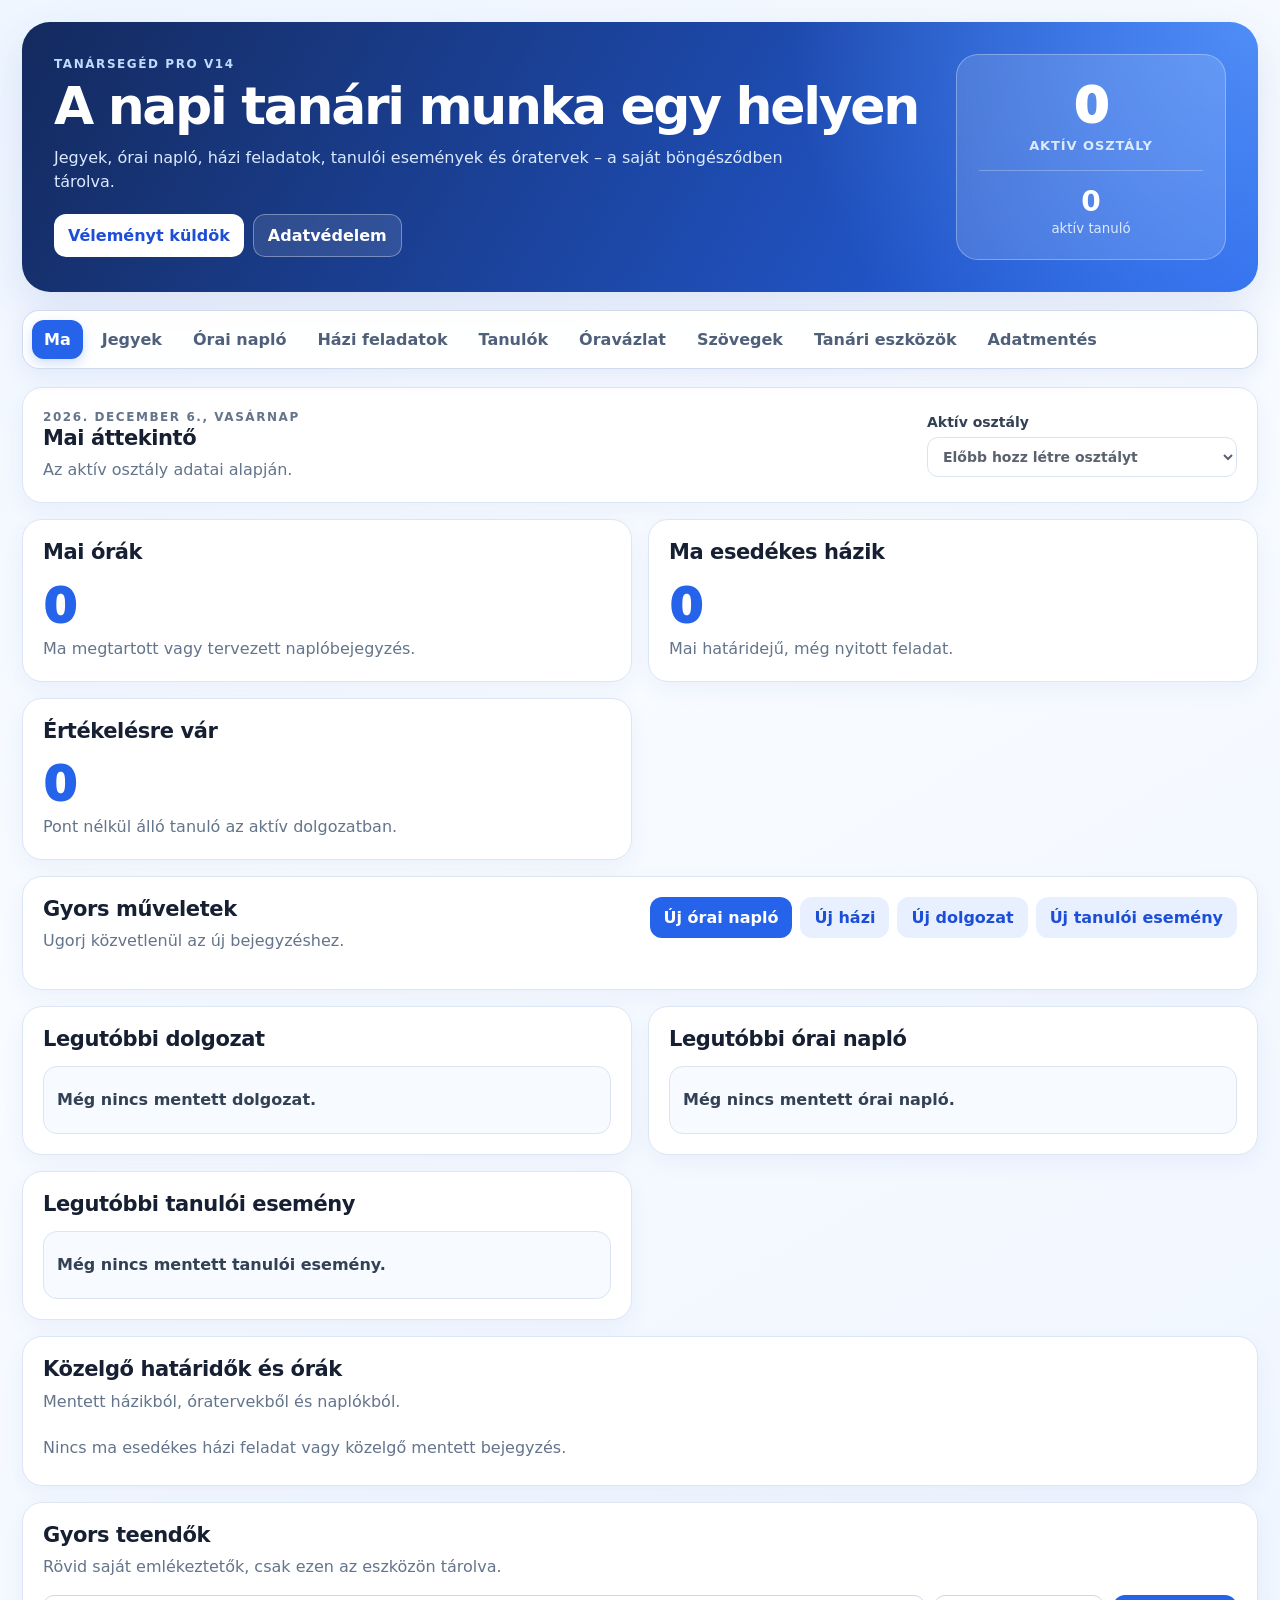
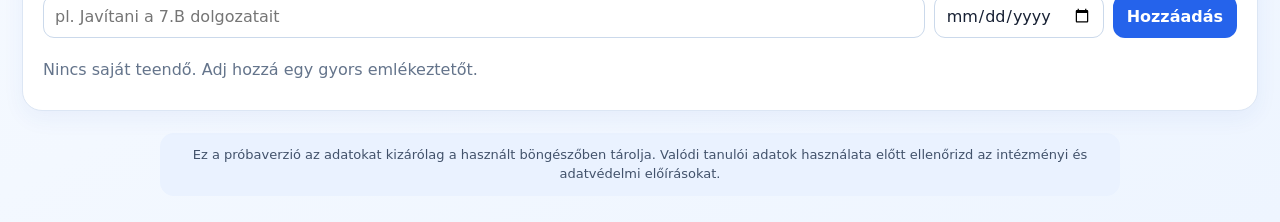
==== commit 42798e8f: "Add files via upload" ====
--- a/index.html
+++ b/index.html
@@ -3,155 +3,117 @@
 <head>
   <meta charset="utf-8" />
   <meta name="viewport" content="width=device-width, initial-scale=1, viewport-fit=cover" />
-  <title>TanárSegéd PRO v13</title>
-  <meta name="description" content="Magyar, adatvédelmi szempontból tudatos tanári napi segéd: osztályok, dolgozatok, házik, óratervek és kommunikáció." />
+  <title>TanárSegéd PRO v14</title>
+  <meta name="description" content="TanárSegéd PRO v14 – helyi, böngészőben futó tanári napló, jegy- és osztálysegéd." />
   <meta name="theme-color" content="#2563eb" />
-  <link rel="icon" type="image/svg+xml" href="favicon.svg?v=13" />
-  <link rel="stylesheet" href="styles.css?v=13" />
+  <link rel="icon" type="image/svg+xml" href="favicon.svg?v=14" />
+  <link rel="stylesheet" href="styles.css?v=14" />
 </head>
 <body>
   <div class="app-shell">
     <header class="hero">
       <div class="hero-copy">
-        <p class="eyebrow">TanárSegéd PRO v13</p>
+        <p class="eyebrow">TanárSegéd PRO v14</p>
         <h1>A napi tanári munka egy helyen</h1>
-        <p class="lead">Osztályok, dolgozatok, házik, óratervek és kész kommunikációs sablonok – a böngésződben, saját adatokkal.</p>
-        <div class="hero-actions">
-          <button class="secondary" id="backupBtn" type="button">Mentés letöltése</button>
-          <label class="button-like ghost" for="restoreInput">Mentés visszaállítása</label>
-          <input class="visually-hidden" id="restoreInput" type="file" accept="application/json,.json" />
-          <button class="ghost" id="privacyBtn" type="button">Adatvédelem</button>
-        </div>
+        <p class="lead">Jegyek, órai napló, házi feladatok, tanulói események és óratervek – a saját böngésződben tárolva.</p>
+        <div class="hero-actions"><button class="secondary" id="feedbackBtn" type="button">Véleményt küldök</button><button class="ghost" id="privacyBtn" type="button">Adatvédelem</button></div>
       </div>
-      <div class="hero-card">
-        <span class="hero-number" id="heroClassCount">0</span>
-        <span class="hero-label">aktív osztály</span>
-        <div class="hero-mini"><strong id="heroStudentCount">0</strong><small>aktív tanuló</small></div>
-      </div>
+      <div class="hero-card"><span class="hero-number" id="heroClassCount">0</span><span class="hero-label">aktív osztály</span><div class="hero-mini"><strong id="heroStudentCount">0</strong><small>aktív tanuló</small></div></div>
     </header>
 
-    <nav class="tabs" aria-label="TanárSegéd menü">
+    <nav class="tabs desktop-tabs" aria-label="TanárSegéd főmenü">
       <button class="tab active" data-tab="today" type="button">Ma</button>
-      <button class="tab" data-tab="classes" type="button">Osztályok</button>
-      <button class="tab" data-tab="assessments" type="button">Dolgozatok</button>
+      <button class="tab" data-tab="assessments" type="button">Jegyek</button>
+      <button class="tab" data-tab="logs" type="button">Órai napló</button>
       <button class="tab" data-tab="homework" type="button">Házi feladatok</button>
-      <button class="tab" data-tab="lesson" type="button">Óraterv</button>
-      <button class="tab" data-tab="texts" type="button">Üzenetek</button>
-      <button class="tab" data-tab="tools" type="button">Órai eszközök</button>
+      <button class="tab" data-tab="classes" type="button">Tanulók</button>
+      <button class="tab" data-tab="lesson" type="button">Óravázlat</button>
+      <button class="tab" data-tab="texts" type="button">Szövegek</button>
+      <button class="tab" data-tab="tools" type="button">Tanári eszközök</button>
+      <button class="tab" data-tab="backup" type="button">Adatmentés</button>
     </nav>
+
+    <header class="mobile-header">
+      <div><strong>TanárSegéd PRO v14</strong><span id="mobilePageTitle">Ma</span></div>
+      <button id="mobileMenuBtn" class="menu-toggle" type="button" aria-label="Menü megnyitása" aria-expanded="false" aria-controls="mobileMenu"><span></span><span></span><span></span></button>
+    </header>
+    <div id="mobileOverlay" class="mobile-overlay" aria-hidden="true"></div>
+    <aside id="mobileMenu" class="mobile-menu" aria-label="Mobil menü" aria-hidden="true">
+      <div class="mobile-menu-head"><strong>TanárSegéd PRO v14</strong><button id="mobileMenuClose" class="icon-button" type="button" aria-label="Menü bezárása">×</button></div>
+      <div class="mobile-nav">
+        <button class="mobile-tab active" data-tab="today" type="button">Ma</button><button class="mobile-tab" data-tab="assessments" type="button">Jegyek</button><button class="mobile-tab" data-tab="logs" type="button">Órai napló</button><button class="mobile-tab" data-tab="homework" type="button">Házi feladatok</button><button class="mobile-tab" data-tab="classes" type="button">Tanulók</button><button class="mobile-tab" data-tab="lesson" type="button">Óravázlat</button><button class="mobile-tab" data-tab="texts" type="button">Szövegek</button><button class="mobile-tab" data-tab="tools" type="button">Tanári eszközök</button><button class="mobile-tab" data-tab="backup" type="button">Adatmentés</button>
+      </div>
+    </aside>
 
     <main>
       <section class="tab-panel active" id="tab-today">
         <div class="grid">
-          <section class="panel wide dashboard-top">
-            <div>
-              <p class="section-kicker" id="todayDate"></p>
-              <h2>Mai áttekintő</h2>
-              <p>Válassz egy aktív osztályt; a program ezt használja a többi modulban is.</p>
-            </div>
-            <label class="inline-select">Aktív osztály <select id="globalClassSelect"></select></label>
-          </section>
-          <section class="panel"><h2>Nyitott házik</h2><div class="metric" id="metricHomeworks">0</div><p class="muted">Közelgő vagy határidő nélküli feladat.</p></section>
-          <section class="panel"><h2>Mentett óratervek</h2><div class="metric" id="metricLessons">0</div><p class="muted">Az aktív osztályhoz tartozó tervek.</p></section>
-          <section class="panel"><h2>Értékelésre vár</h2><div class="metric" id="metricMissingScores">0</div><p class="muted">Még pont nélkül álló tanuló az aktív dolgozatban.</p></section>
-          <section class="panel wide">
-            <div class="panel-title"><div><h2>Következő órák és határidők</h2><p>A mentett óratervekből és házikból.</p></div><button class="secondary go-tab" data-go="lesson" type="button">Új óraterv</button></div>
-            <div class="timeline" id="todayTimeline"></div>
-          </section>
-          <section class="panel wide">
-            <div class="panel-title"><div><h2>Gyors teendők</h2><p>Rövid saját emlékeztetők, csak ezen az eszközön tárolva.</p></div></div>
-            <form class="quick-task-form" id="taskForm"><input id="taskText" type="text" maxlength="180" placeholder="pl. Javítani a 7.B dolgozatait" required /><input id="taskDate" type="date" /><button type="submit">Hozzáadás</button></form>
-            <div class="task-list" id="taskList"></div>
-          </section>
-        </div>
-      </section>
-
-      <section class="tab-panel" id="tab-classes">
-        <div class="grid">
-          <section class="panel">
-            <h2>Új osztály</h2>
-            <p class="mb">Ezt a listát használhatod dolgozatnál, házinál és csoportbontásnál is.</p>
-            <div class="form-grid">
-              <label>Osztály neve<input id="newClassName" type="text" placeholder="pl. 7.B" /></label>
-              <label>Alapértelmezett tantárgy<input id="newClassSubject" type="text" placeholder="pl. matematika" /></label>
-              <button id="addClassBtn" type="button">Osztály létrehozása</button>
-            </div>
-          </section>
-          <section class="panel"><h2>Osztályaim</h2><div class="saved-list" id="classList"></div></section>
-          <section class="panel wide" id="classEditor">
-            <div class="panel-title"><div><h2 id="classEditorTitle">Osztály kezelése</h2><p>Diákokat soronként, vagy CSV-fájlból is hozzáadhatsz.</p></div><button class="danger" id="deleteClassBtn" type="button">Osztály törlése</button></div>
-            <div class="form-grid three">
-              <label>Osztály neve<input id="editClassName" type="text" /></label>
-              <label>Alapértelmezett tantárgy<input id="editClassSubject" type="text" /></label>
-              <div class="align-end"><button class="secondary" id="saveClassBtn" type="button">Adatok mentése</button></div>
-            </div>
-            <div class="roster-import">
-              <label>Tanulónevek beillesztése<textarea id="studentPaste" rows="5" placeholder="Nagy Anna&#10;Kiss Péter&#10;vagy: Nagy Anna; Kiss Péter"></textarea></label>
-              <div class="roster-actions"><button id="addStudentsBtn" type="button">Tanulók hozzáadása</button><label class="button-like secondary" for="rosterImportInput">CSV import</label><input class="visually-hidden" id="rosterImportInput" type="file" accept=".csv,text/csv" /><small>A név legyen az első oszlopban. Az ismétlődő nevek kimaradnak.</small></div>
-            </div>
-            <div class="table-wrap"><table><thead><tr><th>Név</th><th>Aktív</th><th></th></tr></thead><tbody id="rosterRows"></tbody></table></div>
-          </section>
+          <section class="panel wide dashboard-top"><div><p class="section-kicker" id="todayDate"></p><h2>Mai áttekintő</h2><p>Az aktív osztály adatai alapján.</p></div><label class="inline-select">Aktív osztály<select id="globalClassSelect"></select></label></section>
+          <section class="panel"><h2>Mai órák</h2><div class="metric" id="metricLessons">0</div><p class="muted">Ma megtartott vagy tervezett naplóbejegyzés.</p></section>
+          <section class="panel"><h2>Ma esedékes házik</h2><div class="metric" id="metricHomeworks">0</div><p class="muted">Mai határidejű, még nyitott feladat.</p></section>
+          <section class="panel"><h2>Értékelésre vár</h2><div class="metric" id="metricMissingScores">0</div><p class="muted">Pont nélkül álló tanuló az aktív dolgozatban.</p></section>
+          <section class="panel wide"><div class="panel-title"><div><h2>Gyors műveletek</h2><p>Ugorj közvetlenül az új bejegyzéshez.</p></div><div class="actions"><button class="go-tab" data-go="logs" type="button">Új órai napló</button><button class="secondary go-tab" data-go="homework" type="button">Új házi</button><button class="secondary go-tab" data-go="assessments" type="button">Új dolgozat</button><button class="secondary go-tab" data-go="classes" type="button">Új tanulói esemény</button></div></div></section>
+          <section class="panel"><h2>Legutóbbi dolgozat</h2><div id="latestAssessment" class="latest-card"></div></section>
+          <section class="panel"><h2>Legutóbbi órai napló</h2><div id="latestLog" class="latest-card"></div></section>
+          <section class="panel"><h2>Legutóbbi tanulói esemény</h2><div id="latestEvent" class="latest-card"></div></section>
+          <section class="panel wide"><div class="panel-title"><div><h2>Közelgő határidők és órák</h2><p>Mentett házikból, óratervekből és naplókból.</p></div></div><div class="timeline" id="todayTimeline"></div></section>
+          <section class="panel wide"><div class="panel-title"><div><h2>Gyors teendők</h2><p>Rövid saját emlékeztetők, csak ezen az eszközön tárolva.</p></div></div><form class="quick-task-form" id="taskForm"><input id="taskText" type="text" maxlength="180" placeholder="pl. Javítani a 7.B dolgozatait" required /><input id="taskDate" type="date" /><button type="submit">Hozzáadás</button></form><div class="task-list" id="taskList"></div></section>
         </div>
       </section>
 
       <section class="tab-panel" id="tab-assessments">
         <div class="grid">
-          <section class="panel wide">
-            <div class="panel-title"><div><h2>Dolgozat adatai</h2><p>Pontozás, jegyhatárok és osztályszintű összesítés.</p></div><div class="actions"><button class="secondary" id="newAssessmentBtn" type="button">Új dolgozat</button><button id="saveAssessmentBtn" type="button">Dolgozat mentése</button></div></div>
-            <div class="form-grid four">
-              <label>Osztály<select id="assessmentClass"></select></label>
-              <label>Dolgozat neve<input id="assessmentTitle" type="text" placeholder="pl. Törtek témazáró" /></label>
-              <label>Tantárgy<input id="assessmentSubject" type="text" placeholder="pl. matematika" /></label>
-              <label>Dátum<input id="assessmentDate" type="date" /></label>
-              <label>Max. pontszám<input id="assessmentMaxPoints" type="number" min="1" step="0.5" value="100" /></label>
-            </div>
-          </section>
+          <section class="panel wide"><div class="panel-title"><div><h2>Dolgozat adatai</h2><p>Pontozás, jegyhatárok és osztályszintű összesítés.</p></div><div class="actions"><button class="secondary" id="newAssessmentBtn" type="button">Új dolgozat</button><button id="saveAssessmentBtn" type="button">Dolgozat mentése</button></div></div><div class="form-grid four"><label>Osztály<select id="assessmentClass"></select></label><label>Dolgozat neve<input id="assessmentTitle" type="text" placeholder="pl. Törtek témazáró" /></label><label>Tantárgy<input id="assessmentSubject" type="text" placeholder="pl. matematika" /></label><label>Dátum<input id="assessmentDate" type="date" /></label><label>Max. pontszám<input id="assessmentMaxPoints" type="number" min="1" step="0.5" value="100" /></label></div></section>
           <section class="panel"><div class="panel-title compact"><div><h2>Ponthatárok</h2><p>Jegyhez szükséges százalék.</p></div><button class="ghost" id="resetScaleBtn" type="button">Alapérték</button></div><div class="grade-scale" id="gradeScale"></div></section>
           <section class="panel"><h2>Gyors eredmény</h2><label>Elért pont<input id="quickPoints" type="number" min="0" step="0.5" placeholder="pl. 73" /></label><label>Bónuszpont<input id="quickBonus" type="number" min="0" step="0.5" value="0" /></label><div class="result-card"><span id="quickPercent">–</span><strong id="quickGrade">Jegy: –</strong><small id="quickText">Válassz dolgozatot és írj be pontot.</small></div></section>
-          <section class="panel wide">
-            <div class="panel-title"><div><h2>Osztálylista</h2><p>Pont, bónusz és státusz szerkeszthető. A 100% fölötti eredményt külön jelöli a program.</p></div><div class="actions"><button class="secondary" id="exportCsvBtn" type="button">CSV export</button><button class="secondary" id="copySummaryBtn" type="button">Összesítés másolása</button><button class="secondary" id="printAssessmentBtn" type="button">Nyomtatás</button></div></div>
-            <div class="table-wrap"><table class="assessment-table"><thead><tr><th>Név</th><th>Pont</th><th>Bónusz</th><th>Státusz</th><th>Százalék</th><th>Jegy</th><th>Visszajelzés</th></tr></thead><tbody id="assessmentRows"></tbody></table></div>
-          </section>
-          <section class="panel"><h2>Dolgozat elemzése</h2><div class="stats" id="assessmentStats"></div></section>
-          <section class="panel"><h2>Mentett dolgozatok</h2><div class="saved-list" id="assessmentList"></div></section>
+          <section class="panel wide"><div class="panel-title"><div><h2>Osztálylista</h2><p>Pont, bónusz és státusz szerkeszthető.</p></div><div class="actions"><button class="secondary" id="exportCsvBtn" type="button">CSV export</button><button class="secondary" id="copySummaryBtn" type="button">Összesítés másolása</button><button class="secondary" id="printAssessmentBtn" type="button">Nyomtatás</button></div></div><div class="table-wrap"><table class="assessment-table"><thead><tr><th>Név</th><th>Pont</th><th>Bónusz</th><th>Státusz</th><th>Százalék</th><th>Jegy</th><th>Visszajelzés</th></tr></thead><tbody id="assessmentRows"></tbody></table></div></section>
+          <section class="panel"><h2>Dolgozat elemzése</h2><div class="stats" id="assessmentStats"></div></section><section class="panel"><h2>Mentett dolgozatok</h2><div class="saved-list" id="assessmentList"></div></section>
+        </div>
+      </section>
+
+      <section class="tab-panel" id="tab-logs">
+        <div class="grid">
+          <section class="panel wide"><div class="panel-title"><div><h2>Órai napló</h2><p>Rögzítsd az óra lényegét, a hiányzókat és a következő óra teendőit.</p></div><button class="secondary" id="newLogBtn" type="button">Új bejegyzés</button></div><div class="form-grid three"><label>Dátum<input id="logDate" type="date" /></label><label>Osztály<select id="logClass"></select></label><label>Tantárgy<input id="logSubject" type="text" /></label><label>Óra témája<input id="logTopic" type="text" /></label><label>Óra állapota<select id="logStatus"><option value="megtartva">Megtartva</option><option value="elmaradt">Elmaradt</option><option value="helyettesites">Helyettesítés</option></select></label><label>Hiányzó tanulók<input id="logAbsentees" type="text" placeholder="pl. Minta Anna, Példa Béla" /></label></div><div class="form-grid"><label>Mit vettünk ma?<textarea id="logContent" rows="4" placeholder="A mai óra tananyaga, feladatai."></textarea></label><label>Házi feladat<textarea id="logHomework" rows="3"></textarea></label><label>Kik feleltek?<input id="logResponders" type="text" /></label><label>Megjegyzés a következő órára<textarea id="logNote" rows="3"></textarea></label><div class="actions"><button id="saveLogBtn" type="button">Naplóbejegyzés mentése</button><button class="secondary" data-copy="logOutput" type="button">Összefoglaló másolása</button></div></div><textarea id="logOutput" class="output small-output" readonly>ÓRAI NAPLÓ</textarea></section>
+          <section class="panel wide"><div class="panel-title"><div><h2>Mentett naplóbejegyzések</h2><p>Keresés és szűrés dátum, osztály és tantárgy alapján.</p></div></div><div class="filter-grid"><label>Dátum<input id="logFilterDate" type="date" /></label><label>Osztály<select id="logFilterClass"></select></label><label>Tantárgy<input id="logFilterSubject" type="search" placeholder="pl. matematika" /></label><button class="ghost" id="clearLogFiltersBtn" type="button">Szűrők törlése</button></div><div class="saved-list" id="logList"></div></section>
         </div>
       </section>
 
       <section class="tab-panel" id="tab-homework">
+        <div class="grid"><section class="panel"><h2>Házi feladat</h2><p class="mb">Menthető feladat és egységes, másolható tájékoztató.</p><div class="form-grid"><label>Osztály<select id="hwClass"></select></label><label>Tantárgy<input id="hwSubject" type="text" /></label><label>Határidő<input id="hwDeadline" type="date" /></label><label>Feladat<textarea id="hwText" rows="5" placeholder="pl. Tankönyv 45. oldal, 3–6. feladat."></textarea></label><label>Megjegyzés<textarea id="hwNote" rows="3" placeholder="pl. Aki hiányzott, annak is pótolnia kell."></textarea></label><button id="saveHomeworkBtn" type="button">Házi mentése</button></div></section><section class="panel"><div class="panel-title compact"><div><h2>Mentett házik</h2><p>Megnyitható, másolható vagy lezárható.</p></div><button class="secondary" id="clearDoneHomeworksBtn" type="button">Lezártak törlése</button></div><div class="saved-list" id="homeworkList"></div></section><section class="panel wide output-panel"><div class="panel-title compact"><div><h2>Másolható üzenet</h2><p>E-naplóba, csoportba vagy Messengerbe.</p></div><button class="secondary" data-copy="homeworkMessage" type="button">Másolás</button></div><textarea id="homeworkMessage" class="output small-output" readonly></textarea></section></div>
+      </section>
+
+      <section class="tab-panel" id="tab-classes">
         <div class="grid">
-          <section class="panel"><h2>Házi feladat</h2><p class="mb">Menthető feladat és egységes, másolható tájékoztató.</p><div class="form-grid"><label>Osztály<select id="hwClass"></select></label><label>Tantárgy<input id="hwSubject" type="text" /></label><label>Határidő<input id="hwDeadline" type="date" /></label><label>Feladat<textarea id="hwText" rows="5" placeholder="pl. Tankönyv 45. oldal, 3–6. feladat."></textarea></label><label>Megjegyzés<textarea id="hwNote" rows="3" placeholder="pl. Aki hiányzott, annak is pótolnia kell."></textarea></label><button id="saveHomeworkBtn" type="button">Házi mentése</button></div></section>
-          <section class="panel"><div class="panel-title compact"><div><h2>Mentett házik</h2><p>Megnyitható, másolható vagy lezárható.</p></div><button class="secondary" id="clearDoneHomeworksBtn" type="button">Lezártak törlése</button></div><div class="saved-list" id="homeworkList"></div></section>
-          <section class="panel wide output-panel"><div class="panel-title compact"><div><h2>Másolható üzenet</h2><p>E-naplóba, csoportba vagy Messengerbe.</p></div><button class="secondary" data-copy="homeworkMessage" type="button">Másolás</button></div><textarea id="homeworkMessage" class="output small-output" readonly></textarea></section>
+          <section class="panel"><h2>Új osztály</h2><p class="mb">A névsor a Jegyek, Napló, Események és csoportbontás oldalakon is használható.</p><div class="form-grid"><label>Osztály neve<input id="newClassName" type="text" placeholder="pl. 7.B" /></label><label>Alapértelmezett tantárgy<input id="newClassSubject" type="text" placeholder="pl. matematika" /></label><button id="addClassBtn" type="button">Osztály létrehozása</button></div></section><section class="panel"><h2>Osztályaim</h2><div class="saved-list" id="classList"></div></section>
+          <section class="panel wide" id="classEditor"><div class="panel-title"><div><h2 id="classEditorTitle">Osztály kezelése</h2><p>Diákokat soronként vagy CSV-fájlból is hozzáadhatsz.</p></div><button class="danger" id="deleteClassBtn" type="button">Osztály törlése</button></div><div class="form-grid three"><label>Osztály neve<input id="editClassName" type="text" /></label><label>Alapértelmezett tantárgy<input id="editClassSubject" type="text" /></label><div class="align-end"><button class="secondary" id="saveClassBtn" type="button">Adatok mentése</button></div></div><div class="roster-import"><label>Tanulónevek beillesztése<textarea id="studentPaste" rows="5" placeholder="Nagy Anna&#10;Kiss Péter&#10;vagy: Nagy Anna; Kiss Péter"></textarea></label><div class="roster-actions"><button id="addStudentsBtn" type="button">Tanulók hozzáadása</button><label class="button-like secondary" for="rosterImportInput">CSV import</label><input class="visually-hidden" id="rosterImportInput" type="file" accept=".csv,text/csv" /><small>A név legyen az első oszlopban. Az ismétlődő nevek kimaradnak.</small></div></div><div class="table-wrap"><table><thead><tr><th>Név</th><th>Aktív</th><th></th></tr></thead><tbody id="rosterRows"></tbody></table></div></section>
+          <section class="panel wide"><div class="panel-title"><div><h2>Tanulói mini adatlap</h2><p>Dolgozateredmények és rögzített események alapján.</p></div><button class="secondary" id="copyStudentSummaryBtn" type="button">Összefoglaló másolása</button></div><div class="filter-grid"><label>Osztály<select id="studentProfileClass"></select></label><label>Keresés név szerint<input id="studentSearch" type="search" placeholder="Tanuló neve" /></label><label>Tanuló<select id="studentProfileSelect"></select></label></div><div id="studentProfileOutput" class="student-profile"></div></section>
+          <section class="panel wide"><div class="panel-title"><div><h2>Tanulói események</h2><p>Csak az alkalmazásban megadott, rövid események kerülnek tárolásra.</p></div><button class="secondary" id="newEventBtn" type="button">Új esemény</button></div><div class="form-grid three"><label>Dátum<input id="eventDate" type="date" /></label><label>Osztály<select id="eventClass"></select></label><label>Tanuló<select id="eventStudent"></select></label><label>Esemény típusa<select id="eventType"><option value="hianyzott">Hiányzott</option><option value="nincs_hazi">Nem volt házi feladata</option><option value="nincs_felszereles">Nem volt felszerelése</option><option value="felelt">Felelt</option><option value="dicseret">Dicséretet kapott</option><option value="figyelmeztetes">Figyelmeztetést kapott</option><option value="egyeb">Egyéb megjegyzés</option></select></label><label class="wide-label">Megjegyzés<textarea id="eventNote" rows="3" placeholder="Rövid, tárgyszerű megjegyzés."></textarea></label></div><div class="actions"><button id="saveEventBtn" type="button">Esemény mentése</button><button class="secondary" data-copy="eventOutput" type="button">Összesítő másolása</button></div><textarea id="eventOutput" class="output small-output" readonly>TANULÓI ESEMÉNYEK</textarea></section>
+          <section class="panel wide"><div class="panel-title"><div><h2>Mentett események</h2><p>Szűrhető osztály, tanuló, típus és dátum szerint.</p></div></div><div class="filter-grid"><label>Dátum<input id="eventFilterDate" type="date" /></label><label>Osztály<select id="eventFilterClass"></select></label><label>Tanuló<select id="eventFilterStudent"></select></label><label>Típus<select id="eventFilterType"><option value="">Minden típus</option><option value="hianyzott">Hiányzott</option><option value="nincs_hazi">Nem volt házi feladata</option><option value="nincs_felszereles">Nem volt felszerelése</option><option value="felelt">Felelt</option><option value="dicseret">Dicséretet kapott</option><option value="figyelmeztetes">Figyelmeztetést kapott</option><option value="egyeb">Egyéb megjegyzés</option></select></label><button class="ghost" id="clearEventFiltersBtn" type="button">Szűrők törlése</button></div><div class="saved-list" id="eventList"></div></section>
         </div>
       </section>
 
       <section class="tab-panel" id="tab-lesson">
-        <div class="grid">
-          <section class="panel"><h2>Óraterv-készítő</h2><p class="mb">A szakaszok összege mindig pontosan a megadott órakeret lesz.</p><div class="form-grid"><label>Osztály<select id="lessonClass"></select></label><label>Tantárgy<input id="lessonSubject" type="text" /></label><label>Dátum<input id="lessonDate" type="date" /></label><label>Óra témája<input id="lessonTopic" type="text" placeholder="pl. emésztőrendszer" /></label><div class="form-grid two"><label>Időtartam percben<input id="lessonMinutes" type="number" min="15" max="120" value="45" /></label><label>Fő cél / készség<input id="lessonGoal" type="text" placeholder="pl. lényegkiemelés" /></label></div><label>Differenciálás<textarea id="lessonDifferentiation" rows="3" placeholder="pl. páros segítség, gyorsabb tanulóknak plusz feladat"></textarea></label><label>Eszközök és értékelés<textarea id="lessonResources" rows="3" placeholder="pl. projektor, munkalap, kilépőkártya"></textarea></label><label>Házi feladat<input id="lessonHomework" type="text" placeholder="pl. Rövid gyakorlás a füzetből" /></label><div class="actions"><button id="generateLessonBtn" type="button">Óraterv készítése</button><button class="secondary" id="saveLessonBtn" type="button">Óraterv mentése</button></div></div></section>
-          <section class="panel output-panel"><div class="panel-title compact"><div><h2>Szerkeszthető óraterv</h2><p>Mentés előtt szabadon átírható.</p></div><div class="actions"><button class="secondary" data-copy="lessonOutput" type="button">Másolás</button><button class="secondary" id="printLessonBtn" type="button">Nyomtatás</button></div></div><textarea id="lessonOutput" class="output">Itt jelenik meg a szerkeszthető óraterv.</textarea></section>
-          <section class="panel wide"><h2>Mentett óratervek</h2><div class="saved-list" id="lessonList"></div></section>
-        </div>
+        <div class="grid"><section class="panel"><h2>Óravázlat-készítő</h2><p class="mb">A szakaszok összege mindig pontosan a megadott órakeret lesz.</p><div class="form-grid"><label>Osztály<select id="lessonClass"></select></label><label>Tantárgy<input id="lessonSubject" type="text" /></label><label>Dátum<input id="lessonDate" type="date" /></label><label>Óra témája<input id="lessonTopic" type="text" placeholder="pl. emésztőrendszer" /></label><div class="form-grid two"><label>Időtartam percben<input id="lessonMinutes" type="number" min="15" max="120" value="45" /></label><label>Fő cél / készség<input id="lessonGoal" type="text" placeholder="pl. lényegkiemelés" /></label></div><label>Differenciálás<textarea id="lessonDifferentiation" rows="3" placeholder="pl. páros segítség, gyorsabb tanulóknak plusz feladat"></textarea></label><label>Eszközök és értékelés<textarea id="lessonResources" rows="3" placeholder="pl. projektor, munkalap, kilépőkártya"></textarea></label><label>Házi feladat<input id="lessonHomework" type="text" placeholder="pl. Rövid gyakorlás a füzetből" /></label><div class="actions"><button id="generateLessonBtn" type="button">Óravázlat készítése</button><button class="secondary" id="saveLessonBtn" type="button">Óravázlat mentése</button></div></div></section><section class="panel output-panel"><div class="panel-title compact"><div><h2>Szerkeszthető óravázlat</h2><p>Mentés előtt szabadon átírható.</p></div><div class="actions"><button class="secondary" data-copy="lessonOutput" type="button">Másolás</button><button class="secondary" id="printLessonBtn" type="button">Nyomtatás</button></div></div><textarea id="lessonOutput" class="output">Itt jelenik meg a szerkeszthető óravázlat.</textarea></section><section class="panel wide"><h2>Mentett óravázlatok</h2><div class="saved-list" id="lessonList"></div></section></div>
       </section>
 
       <section class="tab-panel" id="tab-texts">
-        <div class="grid">
-          <section class="panel"><h2>Értékelő és szülői üzenet</h2><p class="mb">A hangnem a kész szöveget is ténylegesen módosítja.</p><div class="form-grid"><label>Osztály<select id="textClass"></select></label><label>Tanuló<select id="txtStudent"></select></label><label>Helyzet / téma<input id="txtTopic" type="text" placeholder="pl. dolgozat eredménye" /></label><label>Részletek<textarea id="txtDetails" rows="5" placeholder="pl. sokat fejlődött, de rendszeres gyakorlás kell"></textarea></label><div class="form-grid two"><label>Szöveg típusa<select id="txtType"><option value="ertekeles">Diákértékelés</option><option value="szulo">Szülői üzenet</option><option value="dicseret">Dicséret</option><option value="figyelmeztetes">Figyelmeztetés</option><option value="hianyzo_hazi">Hiányzó házi</option></select></label><label>Hangnem<select id="txtTone"><option value="baratsagos">Barátságos</option><option value="hivatalos">Hivatalos</option><option value="batorito" selected>Bátorító</option></select></label></div><label>Következő lépés / kérés<input id="txtAction" type="text" placeholder="pl. Kérem, a következő hétig pótolja a feladatot."></label><button id="generateTextBtn" type="button">Szöveg készítése</button></div></section>
-          <section class="panel output-panel"><div class="panel-title compact"><div><h2>Szerkeszthető szöveg</h2><p>Átnézés után másolható.</p></div><button class="secondary" data-copy="textOutput" type="button">Másolás</button></div><textarea id="textOutput" class="output">Itt jelenik meg a kész szöveg.</textarea></section>
-        </div>
+        <div class="grid"><section class="panel"><h2>Értékelő és szülői üzenet</h2><p class="mb">A hangnem a kész szöveget is ténylegesen módosítja.</p><div class="form-grid"><label>Osztály<select id="textClass"></select></label><label>Tanuló<select id="txtStudent"></select></label><label>Helyzet / téma<input id="txtTopic" type="text" placeholder="pl. dolgozat eredménye" /></label><label>Részletek<textarea id="txtDetails" rows="5" placeholder="pl. sokat fejlődött, de rendszeres gyakorlás kell"></textarea></label><div class="form-grid two"><label>Szöveg típusa<select id="txtType"><option value="ertekeles">Diákértékelés</option><option value="szulo">Szülői üzenet</option><option value="dicseret">Dicséret</option><option value="figyelmeztetes">Figyelmeztetés</option><option value="hianyzo_hazi">Hiányzó házi</option></select></label><label>Hangnem<select id="txtTone"><option value="baratsagos">Barátságos</option><option value="hivatalos">Hivatalos</option><option value="batorito" selected>Bátorító</option></select></label></div><label>Következő lépés / kérés<input id="txtAction" type="text" placeholder="pl. Kérem, a következő hétig pótolja a feladatot."></label><div class="actions"><button id="generateTextBtn" type="button">Szöveg készítése</button><button class="secondary" id="saveTextBtn" type="button">Szöveg mentése</button></div></div></section><section class="panel output-panel"><div class="panel-title compact"><div><h2>Szerkeszthető szöveg</h2><p>Átnézés után másolható.</p></div><button class="secondary" data-copy="textOutput" type="button">Másolás</button></div><textarea id="textOutput" class="output">Itt jelenik meg a kész szöveg.</textarea></section><section class="panel wide"><h2>Mentett szövegek</h2><div class="saved-list" id="textList"></div></section></div>
       </section>
 
       <section class="tab-panel" id="tab-tools">
-        <div class="grid">
-          <section class="panel"><h2>Méltányos felelőválasztó</h2><p class="mb">Az aktív osztályból előbb a ritkábban választott tanulók közül sorsol.</p><div class="form-grid"><label>Osztály<select id="toolsClass"></select></label><label>Feladat / cél<input id="classTask" type="text" placeholder="pl. ismétlés" /></label><div class="actions"><button id="pickRandomBtn" type="button">Véletlen felelő</button><button class="secondary" id="resetCalledBtn" type="button">Felelőelőzmények törlése</button></div></div></section>
-          <section class="panel"><h2>Csoportbontó</h2><p class="mb">Közel azonos létszámú csoportok; megadhatók elkülönítendő párok is.</p><div class="form-grid"><label>Csoportok száma<input id="groupCount" type="number" min="2" max="10" value="3" /></label><label>Elkülönítendő párok<textarea id="avoidPairs" rows="4" placeholder="Nagy Anna - Kiss Péter&#10;Tóth Bence - Varga Lili"></textarea></label><button class="secondary" id="makeGroupsBtn" type="button">Csoportok készítése</button></div></section>
-          <section class="panel wide output-panel"><div class="panel-title compact"><div><h2>Eredmény</h2><p>Másolható lista.</p></div><button class="secondary" data-copy="toolsOutput" type="button">Másolás</button></div><textarea id="toolsOutput" class="output small-output" readonly>Itt jelenik meg az eredmény.</textarea></section>
-        </div>
+        <div class="grid"><section class="panel"><h2>Méltányos felelőválasztó</h2><p class="mb">Az aktív osztályból előbb a ritkábban választott tanulók közül sorsol.</p><div class="form-grid"><label>Osztály<select id="toolsClass"></select></label><label>Feladat / cél<input id="classTask" type="text" placeholder="pl. ismétlés" /></label><div class="actions"><button id="pickRandomBtn" type="button">Véletlen felelő</button><button class="secondary" id="resetCalledBtn" type="button">Felelőelőzmények törlése</button></div></div></section><section class="panel"><h2>Csoportbontó</h2><p class="mb">Közel azonos létszámú csoportok; megadhatók elkülönítendő párok is.</p><div class="form-grid"><label>Csoportok száma<input id="groupCount" type="number" min="2" max="10" value="3" /></label><label>Elkülönítendő párok<textarea id="avoidPairs" rows="4" placeholder="Nagy Anna - Kiss Péter&#10;Tóth Bence - Varga Lili"></textarea></label><button class="secondary" id="makeGroupsBtn" type="button">Csoportok készítése</button></div></section><section class="panel wide output-panel"><div class="panel-title compact"><div><h2>Eredmény</h2><p>Másolható lista.</p></div><button class="secondary" data-copy="toolsOutput" type="button">Másolás</button></div><textarea id="toolsOutput" class="output small-output" readonly>Itt jelenik meg az eredmény.</textarea></section></div>
+      </section>
+
+      <section class="tab-panel" id="tab-backup">
+        <div class="grid"><section class="panel wide warning-panel"><p class="section-kicker">Adatmentés</p><h2>Biztonsági mentés és visszaállítás</h2><p>Az adatok ezen az eszközön és ebben a böngészőben tárolódnak. Fontos adatoknál rendszeresen készíts biztonsági mentést.</p></section><section class="panel"><h2>Mentés letöltése</h2><p class="mb">Minden alkalmazásadat JSON-fájlba kerül: dolgozatok, névsorok, házik, óravázlatok, naplók, események, szövegek és beállítások.</p><button id="backupBtn" type="button">Összes adat letöltése</button></section><section class="panel"><h2>Mentés visszatöltése</h2><p class="mb">Csak érvényes TanárSegéd PRO v14 mentés tölthető vissza. A visszaállítás felülírja a jelenlegi helyi adatokat.</p><label class="button-like secondary" for="restoreInput">JSON mentés kiválasztása</label><input class="visually-hidden" id="restoreInput" type="file" accept="application/json,.json" /></section><section class="panel"><h2>Demó adatok</h2><p class="mb">Kitalált nevekkel és mintabejegyzésekkel kipróbálható a teljes v14 működése.</p><button class="secondary" id="demoDataBtn" type="button">Demó adatok betöltése</button></section><section class="panel"><h2>Minden adat törlése</h2><p class="mb">Kétlépcsős megerősítés után törlődik minden v14-es helyi adat. Előtte tölts le mentést.</p><button class="danger" id="clearAllBtn" type="button">Minden adat törlése</button></section></div>
       </section>
     </main>
+    <footer class="privacy-footer">Ez a próbaverzió az adatokat kizárólag a használt böngészőben tárolja. Valódi tanulói adatok használata előtt ellenőrizd az intézményi és adatvédelmi előírásokat.</footer>
   </div>
 
-  <dialog id="privacyDialog"><div class="dialog-content"><div class="panel-title"><div><p class="section-kicker">Adatvédelem</p><h2>Adataid a te kezedben vannak</h2></div><button class="ghost" id="closePrivacyBtn" type="button">Bezárás</button></div><p>A TanárSegéd ebben a változatban minden osztály-, tanuló-, dolgozat- és háziadatot csak ennek a böngészőnek a helyi tárhelyén tárol. Nincs bejelentkezés, szerverre küldés vagy automatikus felhőmentés.</p><p><strong>Javaslat:</strong> rendszeresen tölts le biztonsági mentést, és ha közös vagy iskolai gépen dolgozol, töröld az adatokat használat után. A mentés személyes adatokat tartalmazhat, ezért csak biztonságos helyen tárold.</p></div></dialog>
+  <dialog id="privacyDialog"><div class="dialog-content"><div class="panel-title"><div><p class="section-kicker">Adatvédelem</p><h2>Adataid a te kezedben vannak</h2></div><button class="ghost" id="closePrivacyBtn" type="button">Bezárás</button></div><p>A TanárSegéd PRO v14 minden adatot a böngésző helyi tárhelyén tárol. Nincs bejelentkezés, szerverre küldés vagy automatikus felhőmentés.</p><p><strong>Javaslat:</strong> fontos adatoknál rendszeresen készíts JSON-mentést, és közös gépen ne tárolj valódi tanulói adatokat.</p></div></dialog>
+  <dialog id="demoDialog"><div class="dialog-content"><p class="section-kicker">Demó adatok</p><h2>Hogyan töltsük be a mintát?</h2><p>A demó egy kitalált 7.B osztályt, dolgozatot, házikat, naplókat, eseményeket, óravázlatot és szülői üzenetet tartalmaz.</p><div class="dialog-actions"><button id="demoAppendBtn" type="button">Hozzáadás</button><button class="secondary" id="demoReplaceBtn" type="button">Minden meglévő adat cseréje</button><button class="ghost" id="demoCancelBtn" type="button">Mégse</button></div></div></dialog>
   <div class="toast" id="toast" aria-live="polite"></div>
-  <script src="app.js?v=13"></script>
+  <script src="app.js?v=14"></script>
 </body>
 </html>
--- a/styles.css
+++ b/styles.css
@@ -4,3 +4,12 @@
 @media(max-width:930px){.app-shell{padding:13px}.hero{grid-template-columns:1fr;padding:23px}.hero-card{max-width:270px}.tabs{position:static}.grid{grid-template-columns:1fr}.wide{grid-column:auto}.form-grid.four,.form-grid.three{grid-template-columns:repeat(2,minmax(0,1fr))}.dashboard-top{align-items:stretch;flex-direction:column}.roster-import{grid-template-columns:1fr}.quick-task-form{grid-template-columns:1fr 1fr}.quick-task-form button{grid-column:1/-1}.output{min-height:280px}}
 @media(max-width:560px){.app-shell{padding:10px}.hero{padding:19px;border-radius:22px}.hero-actions,.actions{display:grid;grid-template-columns:1fr}.hero-actions>*{width:100%}.form-grid.two,.form-grid.three,.form-grid.four,.quick-task-form{grid-template-columns:1fr}.quick-task-form button{grid-column:auto}.panel{padding:15px;border-radius:16px}.panel-title{flex-direction:column}.panel-title .actions{width:100%}.tabs{margin:12px 0}.tab{font-size:14px;padding:9px 11px}.timeline-item{display:grid;gap:3px}.timeline-date{min-width:0}.stats{grid-template-columns:1fr}table{min-width:570px}}
 @media print{body{background:#fff}.hero,.tabs,.hero-actions,.actions,.quick-task-form,.saved-list,.toast,button,.button-like{display:none!important}.app-shell{max-width:none;padding:0}.tab-panel{display:none!important}.tab-panel.active{display:block!important}.grid{display:block}.panel{box-shadow:none;margin:0 0 12px;border-color:#b9c6d9}.output{min-height:0;background:#fff}.table-wrap{overflow:visible}table{min-width:0}}
+
+/* v14: tanulói adatlap, napló, adatmentés és biztonságos mobilmenü */
+html,body{max-width:100%;overflow-x:hidden;-webkit-text-size-adjust:100%}
+*,*::before,*::after{box-sizing:border-box;min-width:0}
+.mobile-header,.mobile-menu,.mobile-overlay{display:none}.latest-card{margin-top:14px;padding:13px;border:1px solid var(--line);border-radius:14px;background:var(--soft);min-height:68px}.latest-card p{margin:0;font-weight:700;color:#334155}.filter-grid{display:grid;grid-template-columns:repeat(4,minmax(0,1fr)) auto;gap:12px;align-items:end;margin:14px 0}.wide-label{grid-column:1/-1}.student-profile{margin-top:16px;padding:17px;border:1px solid var(--line);border-radius:16px;background:var(--soft)}.student-profile h3{margin:0 0 14px;font-size:20px}.profile-grid{display:grid;grid-template-columns:repeat(2,minmax(0,1fr));gap:10px}.profile-grid>div{padding:11px;border-radius:12px;background:#fff;border:1px solid #e3eaf5}.profile-grid span{display:block;color:var(--muted);font-size:12px;font-weight:850;text-transform:uppercase;letter-spacing:.04em}.profile-grid strong{display:block;margin-top:5px;line-height:1.4;overflow-wrap:anywhere}.warning-panel{border-left:5px solid var(--warning);background:#fffdf7}.privacy-footer{max-width:960px;margin:22px auto 4px;padding:13px 16px;border-radius:14px;background:#eaf2ff;color:#42526b;font-size:13px;line-height:1.45;text-align:center}.dialog-actions{display:grid;gap:10px;margin-top:18px}.is-disabled{opacity:.65}.menu-toggle{display:grid;place-items:center;gap:4px;width:44px;height:44px;padding:10px;background:#e8f0ff;color:var(--primary);border:1px solid #b9cdf5}.menu-toggle span{display:block;width:21px;height:2px;border-radius:2px;background:currentColor}.mobile-menu-head{display:flex;align-items:center;justify-content:space-between;gap:12px}.mobile-menu-head strong{color:var(--ink)}.mobile-nav{display:grid;gap:7px;margin-top:18px}.mobile-tab{min-height:44px;width:100%;background:#fff;color:#34435b;border:1px solid #dce6f4;text-align:left}.mobile-tab.active{background:var(--primary);color:#fff;border-color:var(--primary)}
+@media(max-width:760px){
+  .app-shell{padding:10px;max-width:100%;overflow:hidden}.hero{padding:18px;border-radius:21px;gap:16px}.hero h1{font-size:clamp(27px,8vw,39px)}.hero-card{max-width:100%;padding:16px}.hero-number{font-size:39px}.desktop-tabs{display:none!important}.mobile-header{display:flex;align-items:center;justify-content:space-between;gap:12px;margin:12px 0;padding:11px 12px;border:1px solid #dce6f4;border-radius:16px;background:#fff;box-shadow:0 8px 22px rgba(30,64,175,.08)}.mobile-header>div{display:grid;gap:2px;min-width:0}.mobile-header strong{font-size:14px;color:var(--primary-dark);overflow-wrap:anywhere}.mobile-header span{font-size:13px;color:var(--muted);font-weight:750}.mobile-overlay{position:fixed;z-index:40;inset:0;background:rgba(15,23,42,.5);opacity:0;pointer-events:none;transition:opacity .2s}.mobile-overlay.open{display:block;opacity:1;pointer-events:auto}.mobile-menu{position:fixed;z-index:41;display:block;top:0;right:0;width:min(330px,88vw);height:100dvh;max-width:100%;padding:18px;background:#f8fbff;box-shadow:-16px 0 40px rgba(15,23,42,.22);transform:translateX(105%);transition:transform .22s ease;overflow-y:auto;overflow-x:hidden}.mobile-menu.open{transform:translateX(0)}body.menu-open{overflow:hidden}.grid{grid-template-columns:1fr;gap:13px}.wide{grid-column:auto}.panel{padding:15px;border-radius:17px;max-width:100%}.dashboard-top{display:grid;gap:12px}.inline-select{width:100%}.form-grid.two,.form-grid.three,.form-grid.four,.filter-grid,.quick-task-form,.profile-grid{grid-template-columns:1fr}.form-grid.four{grid-template-columns:1fr}.filter-grid{align-items:stretch}.actions,.hero-actions,.saved-actions{display:grid;grid-template-columns:1fr;width:100%}.actions button,.hero-actions button,.saved-actions button,.button-like{width:100%;min-height:44px;white-space:normal;overflow-wrap:anywhere}.panel-title{flex-direction:column;align-items:stretch}.panel-title .actions{justify-content:stretch}.roster-import{grid-template-columns:1fr}.timeline-item{display:grid;gap:3px}.timeline-date{min-width:0}.output{min-height:260px;max-width:100%;font-size:13px}.small-output{min-height:210px}.table-wrap{max-width:100%;overflow-x:auto;overflow-y:hidden;-webkit-overflow-scrolling:touch}table{min-width:600px}input,select,textarea{font-size:16px;max-width:100%}button,.button-like{min-height:44px;max-width:100%;white-space:normal}.privacy-footer{margin:15px 0 2px}.dialog-content{padding:18px}.dialog-content h2{font-size:22px}.dialog-actions button{min-height:44px}.latest-card{min-height:auto}.profile-grid strong{font-size:14px}.student-profile{padding:14px}.hero-actions{margin-top:16px}
+}
+@media(max-width:390px){.app-shell{padding:8px}.hero{padding:16px}.hero h1{font-size:27px}.panel{padding:13px}.mobile-menu{width:min(320px,92vw);padding:15px}.hero-card{border-radius:17px}.metric{font-size:42px}.result-card span{font-size:33px}.privacy-footer{font-size:12px}}
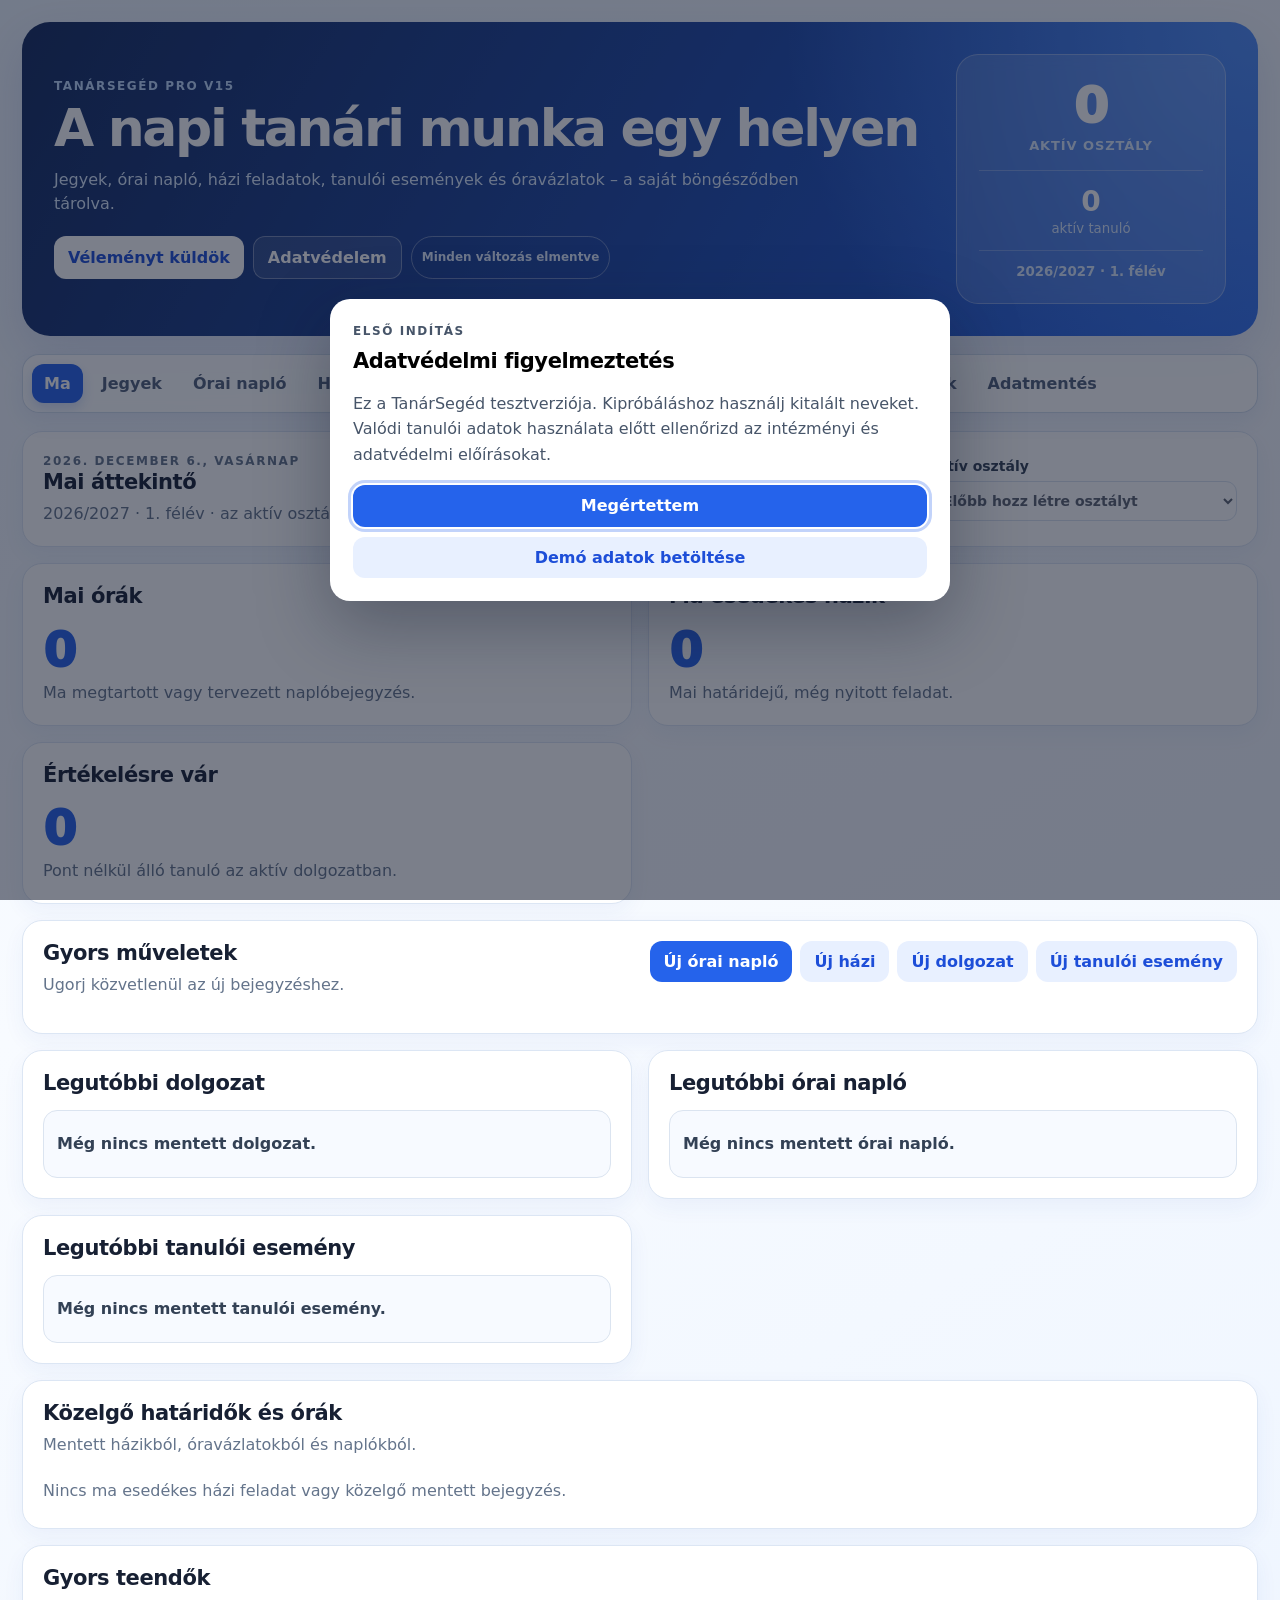
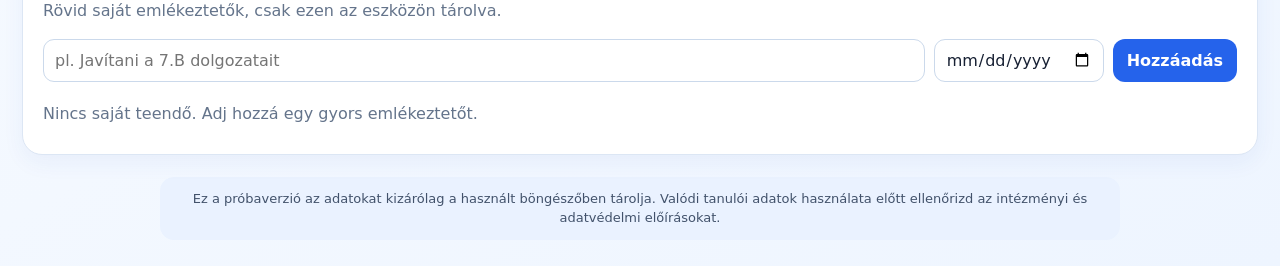
==== commit 81596158: "Add files via upload" ====
--- a/index.html
+++ b/index.html
@@ -3,117 +3,56 @@
 <head>
   <meta charset="utf-8" />
   <meta name="viewport" content="width=device-width, initial-scale=1, viewport-fit=cover" />
-  <title>TanárSegéd PRO v14</title>
-  <meta name="description" content="TanárSegéd PRO v14 – helyi, böngészőben futó tanári napló, jegy- és osztálysegéd." />
+  <title>TanárSegéd PRO v15</title>
+  <meta name="description" content="TanárSegéd PRO v15 – helyi, böngészőben futó tanári napló, jegy- és osztálysegéd." />
   <meta name="theme-color" content="#2563eb" />
-  <link rel="icon" type="image/svg+xml" href="favicon.svg?v=14" />
-  <link rel="stylesheet" href="styles.css?v=14" />
+  <link rel="icon" type="image/svg+xml" href="favicon.svg?v=15" />
+  <link rel="stylesheet" href="styles.css?v=15" />
 </head>
 <body>
   <div class="app-shell">
     <header class="hero">
-      <div class="hero-copy">
-        <p class="eyebrow">TanárSegéd PRO v14</p>
-        <h1>A napi tanári munka egy helyen</h1>
-        <p class="lead">Jegyek, órai napló, házi feladatok, tanulói események és óratervek – a saját böngésződben tárolva.</p>
-        <div class="hero-actions"><button class="secondary" id="feedbackBtn" type="button">Véleményt küldök</button><button class="ghost" id="privacyBtn" type="button">Adatvédelem</button></div>
-      </div>
-      <div class="hero-card"><span class="hero-number" id="heroClassCount">0</span><span class="hero-label">aktív osztály</span><div class="hero-mini"><strong id="heroStudentCount">0</strong><small>aktív tanuló</small></div></div>
+      <div class="hero-copy"><p class="eyebrow">TanárSegéd PRO v15</p><h1>A napi tanári munka egy helyen</h1><p class="lead">Jegyek, órai napló, házi feladatok, tanulói események és óravázlatok – a saját böngésződben tárolva.</p><div class="hero-actions"><button class="secondary" id="feedbackBtn" type="button">Véleményt küldök</button><button class="ghost" id="privacyBtn" type="button">Adatvédelem</button><span class="save-status" id="saveStatus" role="status" aria-live="polite">Minden változás elmentve</span></div></div>
+      <div class="hero-card"><span class="hero-number" id="heroClassCount">0</span><span class="hero-label">aktív osztály</span><div class="hero-mini"><strong id="heroStudentCount">0</strong><small>aktív tanuló</small></div><small class="term-badge" id="termStatus">Nincs besorolva</small></div>
     </header>
 
     <nav class="tabs desktop-tabs" aria-label="TanárSegéd főmenü">
-      <button class="tab active" data-tab="today" type="button">Ma</button>
-      <button class="tab" data-tab="assessments" type="button">Jegyek</button>
-      <button class="tab" data-tab="logs" type="button">Órai napló</button>
-      <button class="tab" data-tab="homework" type="button">Házi feladatok</button>
-      <button class="tab" data-tab="classes" type="button">Tanulók</button>
-      <button class="tab" data-tab="lesson" type="button">Óravázlat</button>
-      <button class="tab" data-tab="texts" type="button">Szövegek</button>
-      <button class="tab" data-tab="tools" type="button">Tanári eszközök</button>
-      <button class="tab" data-tab="backup" type="button">Adatmentés</button>
+      <button class="tab active" data-tab="today" type="button">Ma</button><button class="tab" data-tab="assessments" type="button">Jegyek</button><button class="tab" data-tab="logs" type="button">Órai napló</button><button class="tab" data-tab="homework" type="button">Házi feladatok</button><button class="tab" data-tab="classes" type="button">Tanulók</button><button class="tab" data-tab="lesson" type="button">Óravázlat</button><button class="tab" data-tab="texts" type="button">Szövegek</button><button class="tab" data-tab="tools" type="button">Tanári eszközök</button><button class="tab" data-tab="backup" type="button">Adatmentés</button>
     </nav>
 
-    <header class="mobile-header">
-      <div><strong>TanárSegéd PRO v14</strong><span id="mobilePageTitle">Ma</span></div>
-      <button id="mobileMenuBtn" class="menu-toggle" type="button" aria-label="Menü megnyitása" aria-expanded="false" aria-controls="mobileMenu"><span></span><span></span><span></span></button>
-    </header>
+    <header class="mobile-header"><div><strong>TanárSegéd PRO v15</strong><span id="mobilePageTitle">Ma</span><small id="mobileTermStatus">Nincs besorolva</small></div><div class="mobile-header-actions"><span class="save-status compact" id="mobileSaveStatus" role="status" aria-live="polite">Elmentve</span><button id="mobileMenuBtn" class="menu-toggle" type="button" aria-label="Menü megnyitása" aria-expanded="false" aria-controls="mobileMenu"><span></span><span></span><span></span></button></div></header>
     <div id="mobileOverlay" class="mobile-overlay" aria-hidden="true"></div>
-    <aside id="mobileMenu" class="mobile-menu" aria-label="Mobil menü" aria-hidden="true">
-      <div class="mobile-menu-head"><strong>TanárSegéd PRO v14</strong><button id="mobileMenuClose" class="icon-button" type="button" aria-label="Menü bezárása">×</button></div>
-      <div class="mobile-nav">
-        <button class="mobile-tab active" data-tab="today" type="button">Ma</button><button class="mobile-tab" data-tab="assessments" type="button">Jegyek</button><button class="mobile-tab" data-tab="logs" type="button">Órai napló</button><button class="mobile-tab" data-tab="homework" type="button">Házi feladatok</button><button class="mobile-tab" data-tab="classes" type="button">Tanulók</button><button class="mobile-tab" data-tab="lesson" type="button">Óravázlat</button><button class="mobile-tab" data-tab="texts" type="button">Szövegek</button><button class="mobile-tab" data-tab="tools" type="button">Tanári eszközök</button><button class="mobile-tab" data-tab="backup" type="button">Adatmentés</button>
-      </div>
-    </aside>
+    <aside id="mobileMenu" class="mobile-menu" aria-label="Mobil menü" aria-hidden="true"><div class="mobile-menu-head"><strong>TanárSegéd PRO v15</strong><button id="mobileMenuClose" class="icon-button" type="button" aria-label="Menü bezárása">×</button></div><div class="mobile-nav"><button class="mobile-tab active" data-tab="today" type="button">Ma</button><button class="mobile-tab" data-tab="assessments" type="button">Jegyek</button><button class="mobile-tab" data-tab="logs" type="button">Órai napló</button><button class="mobile-tab" data-tab="homework" type="button">Házi feladatok</button><button class="mobile-tab" data-tab="classes" type="button">Tanulók</button><button class="mobile-tab" data-tab="lesson" type="button">Óravázlat</button><button class="mobile-tab" data-tab="texts" type="button">Szövegek</button><button class="mobile-tab" data-tab="tools" type="button">Tanári eszközök</button><button class="mobile-tab" data-tab="backup" type="button">Adatmentés</button></div></aside>
 
     <main>
-      <section class="tab-panel active" id="tab-today">
-        <div class="grid">
-          <section class="panel wide dashboard-top"><div><p class="section-kicker" id="todayDate"></p><h2>Mai áttekintő</h2><p>Az aktív osztály adatai alapján.</p></div><label class="inline-select">Aktív osztály<select id="globalClassSelect"></select></label></section>
-          <section class="panel"><h2>Mai órák</h2><div class="metric" id="metricLessons">0</div><p class="muted">Ma megtartott vagy tervezett naplóbejegyzés.</p></section>
-          <section class="panel"><h2>Ma esedékes házik</h2><div class="metric" id="metricHomeworks">0</div><p class="muted">Mai határidejű, még nyitott feladat.</p></section>
-          <section class="panel"><h2>Értékelésre vár</h2><div class="metric" id="metricMissingScores">0</div><p class="muted">Pont nélkül álló tanuló az aktív dolgozatban.</p></section>
-          <section class="panel wide"><div class="panel-title"><div><h2>Gyors műveletek</h2><p>Ugorj közvetlenül az új bejegyzéshez.</p></div><div class="actions"><button class="go-tab" data-go="logs" type="button">Új órai napló</button><button class="secondary go-tab" data-go="homework" type="button">Új házi</button><button class="secondary go-tab" data-go="assessments" type="button">Új dolgozat</button><button class="secondary go-tab" data-go="classes" type="button">Új tanulói esemény</button></div></div></section>
-          <section class="panel"><h2>Legutóbbi dolgozat</h2><div id="latestAssessment" class="latest-card"></div></section>
-          <section class="panel"><h2>Legutóbbi órai napló</h2><div id="latestLog" class="latest-card"></div></section>
-          <section class="panel"><h2>Legutóbbi tanulói esemény</h2><div id="latestEvent" class="latest-card"></div></section>
-          <section class="panel wide"><div class="panel-title"><div><h2>Közelgő határidők és órák</h2><p>Mentett házikból, óratervekből és naplókból.</p></div></div><div class="timeline" id="todayTimeline"></div></section>
-          <section class="panel wide"><div class="panel-title"><div><h2>Gyors teendők</h2><p>Rövid saját emlékeztetők, csak ezen az eszközön tárolva.</p></div></div><form class="quick-task-form" id="taskForm"><input id="taskText" type="text" maxlength="180" placeholder="pl. Javítani a 7.B dolgozatait" required /><input id="taskDate" type="date" /><button type="submit">Hozzáadás</button></form><div class="task-list" id="taskList"></div></section>
-        </div>
-      </section>
+      <section class="tab-panel active" id="tab-today"><div class="grid"><section class="panel wide dashboard-top"><div><p class="section-kicker" id="todayDate"></p><h2>Mai áttekintő</h2><p id="todayTermLine">Az aktív osztály adatai alapján.</p></div><label class="inline-select">Aktív osztály<select id="globalClassSelect"></select></label></section><section class="panel"><h2>Mai órák</h2><div class="metric" id="metricLessons">0</div><p class="muted">Ma megtartott vagy tervezett naplóbejegyzés.</p></section><section class="panel"><h2>Ma esedékes házik</h2><div class="metric" id="metricHomeworks">0</div><p class="muted">Mai határidejű, még nyitott feladat.</p></section><section class="panel"><h2>Értékelésre vár</h2><div class="metric" id="metricMissingScores">0</div><p class="muted">Pont nélkül álló tanuló az aktív dolgozatban.</p></section><section class="panel wide"><div class="panel-title"><div><h2>Gyors műveletek</h2><p>Ugorj közvetlenül az új bejegyzéshez.</p></div><div class="actions"><button class="go-tab" data-go="logs" type="button">Új órai napló</button><button class="secondary go-tab" data-go="homework" type="button">Új házi</button><button class="secondary go-tab" data-go="assessments" type="button">Új dolgozat</button><button class="secondary go-tab" data-go="classes" type="button">Új tanulói esemény</button></div></div></section><section class="panel"><h2>Legutóbbi dolgozat</h2><div id="latestAssessment" class="latest-card"></div></section><section class="panel"><h2>Legutóbbi órai napló</h2><div id="latestLog" class="latest-card"></div></section><section class="panel"><h2>Legutóbbi tanulói esemény</h2><div id="latestEvent" class="latest-card"></div></section><section class="panel wide"><div class="panel-title"><div><h2>Közelgő határidők és órák</h2><p>Mentett házikból, óravázlatokból és naplókból.</p></div></div><div class="timeline" id="todayTimeline"></div></section><section class="panel wide"><div class="panel-title"><div><h2>Gyors teendők</h2><p>Rövid saját emlékeztetők, csak ezen az eszközön tárolva.</p></div></div><form class="quick-task-form" id="taskForm"><input id="taskText" type="text" maxlength="180" placeholder="pl. Javítani a 7.B dolgozatait" required /><input id="taskDate" type="date" /><button type="submit">Hozzáadás</button></form><div class="task-list" id="taskList"></div></section></div></section>
 
-      <section class="tab-panel" id="tab-assessments">
-        <div class="grid">
-          <section class="panel wide"><div class="panel-title"><div><h2>Dolgozat adatai</h2><p>Pontozás, jegyhatárok és osztályszintű összesítés.</p></div><div class="actions"><button class="secondary" id="newAssessmentBtn" type="button">Új dolgozat</button><button id="saveAssessmentBtn" type="button">Dolgozat mentése</button></div></div><div class="form-grid four"><label>Osztály<select id="assessmentClass"></select></label><label>Dolgozat neve<input id="assessmentTitle" type="text" placeholder="pl. Törtek témazáró" /></label><label>Tantárgy<input id="assessmentSubject" type="text" placeholder="pl. matematika" /></label><label>Dátum<input id="assessmentDate" type="date" /></label><label>Max. pontszám<input id="assessmentMaxPoints" type="number" min="1" step="0.5" value="100" /></label></div></section>
-          <section class="panel"><div class="panel-title compact"><div><h2>Ponthatárok</h2><p>Jegyhez szükséges százalék.</p></div><button class="ghost" id="resetScaleBtn" type="button">Alapérték</button></div><div class="grade-scale" id="gradeScale"></div></section>
-          <section class="panel"><h2>Gyors eredmény</h2><label>Elért pont<input id="quickPoints" type="number" min="0" step="0.5" placeholder="pl. 73" /></label><label>Bónuszpont<input id="quickBonus" type="number" min="0" step="0.5" value="0" /></label><div class="result-card"><span id="quickPercent">–</span><strong id="quickGrade">Jegy: –</strong><small id="quickText">Válassz dolgozatot és írj be pontot.</small></div></section>
-          <section class="panel wide"><div class="panel-title"><div><h2>Osztálylista</h2><p>Pont, bónusz és státusz szerkeszthető.</p></div><div class="actions"><button class="secondary" id="exportCsvBtn" type="button">CSV export</button><button class="secondary" id="copySummaryBtn" type="button">Összesítés másolása</button><button class="secondary" id="printAssessmentBtn" type="button">Nyomtatás</button></div></div><div class="table-wrap"><table class="assessment-table"><thead><tr><th>Név</th><th>Pont</th><th>Bónusz</th><th>Státusz</th><th>Százalék</th><th>Jegy</th><th>Visszajelzés</th></tr></thead><tbody id="assessmentRows"></tbody></table></div></section>
-          <section class="panel"><h2>Dolgozat elemzése</h2><div class="stats" id="assessmentStats"></div></section><section class="panel"><h2>Mentett dolgozatok</h2><div class="saved-list" id="assessmentList"></div></section>
-        </div>
-      </section>
+      <section class="tab-panel" id="tab-assessments"><div class="grid"><section class="panel wide"><div class="panel-title"><div><h2>Dolgozat adatai</h2><p>Pontozás, jegyhatárok és osztályszintű összesítés.</p></div><div class="actions"><button class="secondary" id="newAssessmentBtn" type="button">Új dolgozat</button><button id="saveAssessmentBtn" type="button">Dolgozat mentése</button></div></div><div class="form-grid four"><label>Osztály<select id="assessmentClass"></select></label><label>Dolgozat neve<input id="assessmentTitle" type="text" placeholder="pl. Törtek témazáró" /></label><label>Tantárgy<input id="assessmentSubject" type="text" placeholder="pl. matematika" /></label><label>Dátum<input id="assessmentDate" type="date" /></label><label>Max. pontszám<input id="assessmentMaxPoints" type="number" min="1" step="0.5" value="100" /></label></div></section><section class="panel"><div class="panel-title compact"><div><h2>Ponthatárok</h2><p>Jegyhez szükséges százalék.</p></div><button class="ghost" id="resetScaleBtn" type="button">Alapérték</button></div><div class="grade-scale" id="gradeScale"></div></section><section class="panel"><h2>Gyors eredmény</h2><label>Elért pont<input id="quickPoints" type="number" min="0" step="0.5" placeholder="pl. 73" /></label><label>Bónuszpont<input id="quickBonus" type="number" min="0" step="0.5" value="0" /></label><div class="result-card"><span id="quickPercent">–</span><strong id="quickGrade">Jegy: –</strong><small id="quickText">Válassz dolgozatot és írj be pontot.</small></div></section><section class="panel wide"><div class="panel-title"><div><h2>Osztálylista</h2><p>Pont, bónusz és státusz szerkeszthető.</p></div><div class="actions"><button class="secondary" id="exportCsvBtn" type="button">CSV export</button><button class="secondary" id="copySummaryBtn" type="button">Összesítés másolása</button><button class="secondary" id="printAssessmentBtn" type="button">Nyomtatás</button></div></div><div class="table-wrap"><table class="assessment-table"><thead><tr><th>Név</th><th>Pont</th><th>Bónusz</th><th>Státusz</th><th>Százalék</th><th>Jegy</th><th>Visszajelzés</th></tr></thead><tbody id="assessmentRows"></tbody></table></div></section><section class="panel"><h2>Dolgozat elemzése</h2><div class="stats" id="assessmentStats"></div></section><section class="panel"><h2>Mentett dolgozatok</h2><div class="saved-list" id="assessmentList"></div></section></div></section>
 
-      <section class="tab-panel" id="tab-logs">
-        <div class="grid">
-          <section class="panel wide"><div class="panel-title"><div><h2>Órai napló</h2><p>Rögzítsd az óra lényegét, a hiányzókat és a következő óra teendőit.</p></div><button class="secondary" id="newLogBtn" type="button">Új bejegyzés</button></div><div class="form-grid three"><label>Dátum<input id="logDate" type="date" /></label><label>Osztály<select id="logClass"></select></label><label>Tantárgy<input id="logSubject" type="text" /></label><label>Óra témája<input id="logTopic" type="text" /></label><label>Óra állapota<select id="logStatus"><option value="megtartva">Megtartva</option><option value="elmaradt">Elmaradt</option><option value="helyettesites">Helyettesítés</option></select></label><label>Hiányzó tanulók<input id="logAbsentees" type="text" placeholder="pl. Minta Anna, Példa Béla" /></label></div><div class="form-grid"><label>Mit vettünk ma?<textarea id="logContent" rows="4" placeholder="A mai óra tananyaga, feladatai."></textarea></label><label>Házi feladat<textarea id="logHomework" rows="3"></textarea></label><label>Kik feleltek?<input id="logResponders" type="text" /></label><label>Megjegyzés a következő órára<textarea id="logNote" rows="3"></textarea></label><div class="actions"><button id="saveLogBtn" type="button">Naplóbejegyzés mentése</button><button class="secondary" data-copy="logOutput" type="button">Összefoglaló másolása</button></div></div><textarea id="logOutput" class="output small-output" readonly>ÓRAI NAPLÓ</textarea></section>
-          <section class="panel wide"><div class="panel-title"><div><h2>Mentett naplóbejegyzések</h2><p>Keresés és szűrés dátum, osztály és tantárgy alapján.</p></div></div><div class="filter-grid"><label>Dátum<input id="logFilterDate" type="date" /></label><label>Osztály<select id="logFilterClass"></select></label><label>Tantárgy<input id="logFilterSubject" type="search" placeholder="pl. matematika" /></label><button class="ghost" id="clearLogFiltersBtn" type="button">Szűrők törlése</button></div><div class="saved-list" id="logList"></div></section>
-        </div>
-      </section>
+      <section class="tab-panel" id="tab-logs"><div class="grid"><section class="panel wide"><div class="panel-title"><div><h2>Órai napló</h2><p>Rögzítsd az óra lényegét, a hiányzókat és a következő óra teendőit.</p></div><button class="secondary" id="newLogBtn" type="button">Új bejegyzés</button></div><div class="form-grid three"><label>Dátum<input id="logDate" type="date" /></label><label>Osztály<select id="logClass"></select></label><label>Tantárgy<input id="logSubject" type="text" /></label><label>Óra témája<input id="logTopic" type="text" /></label><label>Óra állapota<select id="logStatus"><option value="megtartva">Megtartva</option><option value="elmaradt">Elmaradt</option><option value="helyettesites">Helyettesítés</option></select></label><label>Hiányzó tanulók<input id="logAbsentees" type="text" placeholder="pl. Minta Anna, Példa Béla" /></label></div><div class="form-grid"><label>Mit vettünk ma?<textarea id="logContent" rows="4" placeholder="A mai óra tananyaga, feladatai."></textarea></label><label>Házi feladat<textarea id="logHomework" rows="3"></textarea></label><div class="form-grid two"><label>Házi feladat határideje<input id="logHomeworkDeadline" type="date" /></label><label class="check-label"><input id="logSaveHomework" type="checkbox" /> A megadott házi feladat mentése a Házi feladatok közé is</label></div><label>Kik feleltek?<input id="logResponders" type="text" /></label><label>Megjegyzés a következő órára<textarea id="logNote" rows="3"></textarea></label><div class="actions"><button id="saveLogBtn" type="button">Naplóbejegyzés mentése</button><button class="secondary" data-copy="logOutput" type="button">Összefoglaló másolása</button></div></div><textarea id="logOutput" class="output small-output" readonly>ÓRAI NAPLÓ</textarea></section><section class="panel wide"><div class="panel-title"><div><h2>Mentett naplóbejegyzések</h2><p>Keresés és szűrés dátum, osztály és tantárgy alapján.</p></div></div><div class="filter-grid"><label>Dátum<input id="logFilterDate" type="date" /></label><label>Osztály<select id="logFilterClass"></select></label><label>Tantárgy<input id="logFilterSubject" type="search" placeholder="pl. matematika" /></label><button class="ghost" id="clearLogFiltersBtn" type="button">Szűrők törlése</button></div><div class="saved-list" id="logList"></div></section></div></section>
 
-      <section class="tab-panel" id="tab-homework">
-        <div class="grid"><section class="panel"><h2>Házi feladat</h2><p class="mb">Menthető feladat és egységes, másolható tájékoztató.</p><div class="form-grid"><label>Osztály<select id="hwClass"></select></label><label>Tantárgy<input id="hwSubject" type="text" /></label><label>Határidő<input id="hwDeadline" type="date" /></label><label>Feladat<textarea id="hwText" rows="5" placeholder="pl. Tankönyv 45. oldal, 3–6. feladat."></textarea></label><label>Megjegyzés<textarea id="hwNote" rows="3" placeholder="pl. Aki hiányzott, annak is pótolnia kell."></textarea></label><button id="saveHomeworkBtn" type="button">Házi mentése</button></div></section><section class="panel"><div class="panel-title compact"><div><h2>Mentett házik</h2><p>Megnyitható, másolható vagy lezárható.</p></div><button class="secondary" id="clearDoneHomeworksBtn" type="button">Lezártak törlése</button></div><div class="saved-list" id="homeworkList"></div></section><section class="panel wide output-panel"><div class="panel-title compact"><div><h2>Másolható üzenet</h2><p>E-naplóba, csoportba vagy Messengerbe.</p></div><button class="secondary" data-copy="homeworkMessage" type="button">Másolás</button></div><textarea id="homeworkMessage" class="output small-output" readonly></textarea></section></div>
-      </section>
+      <section class="tab-panel" id="tab-homework"><div class="grid"><section class="panel"><h2>Házi feladat</h2><p class="mb">Menthető feladat és egységes, másolható tájékoztató.</p><div class="form-grid"><label>Osztály<select id="hwClass"></select></label><label>Tantárgy<input id="hwSubject" type="text" /></label><label>Határidő<input id="hwDeadline" type="date" /></label><label>Feladat<textarea id="hwText" rows="5" placeholder="pl. Tankönyv 45. oldal, 3–6. feladat."></textarea></label><label>Megjegyzés<textarea id="hwNote" rows="3" placeholder="pl. Aki hiányzott, annak is pótolnia kell."></textarea></label><button id="saveHomeworkBtn" type="button">Házi mentése</button></div></section><section class="panel"><div class="panel-title compact"><div><h2>Mentett házik</h2><p>Megnyitható, másolható vagy lezárható.</p></div><button class="secondary" id="clearDoneHomeworksBtn" type="button">Lezártak törlése</button></div><div class="saved-list" id="homeworkList"></div></section><section class="panel wide output-panel"><div class="panel-title compact"><div><h2>Másolható üzenet</h2><p>E-naplóba, csoportba vagy Messengerbe.</p></div><button class="secondary" data-copy="homeworkMessage" type="button">Másolás</button></div><textarea id="homeworkMessage" class="output small-output" readonly></textarea></section></div></section>
 
-      <section class="tab-panel" id="tab-classes">
-        <div class="grid">
-          <section class="panel"><h2>Új osztály</h2><p class="mb">A névsor a Jegyek, Napló, Események és csoportbontás oldalakon is használható.</p><div class="form-grid"><label>Osztály neve<input id="newClassName" type="text" placeholder="pl. 7.B" /></label><label>Alapértelmezett tantárgy<input id="newClassSubject" type="text" placeholder="pl. matematika" /></label><button id="addClassBtn" type="button">Osztály létrehozása</button></div></section><section class="panel"><h2>Osztályaim</h2><div class="saved-list" id="classList"></div></section>
-          <section class="panel wide" id="classEditor"><div class="panel-title"><div><h2 id="classEditorTitle">Osztály kezelése</h2><p>Diákokat soronként vagy CSV-fájlból is hozzáadhatsz.</p></div><button class="danger" id="deleteClassBtn" type="button">Osztály törlése</button></div><div class="form-grid three"><label>Osztály neve<input id="editClassName" type="text" /></label><label>Alapértelmezett tantárgy<input id="editClassSubject" type="text" /></label><div class="align-end"><button class="secondary" id="saveClassBtn" type="button">Adatok mentése</button></div></div><div class="roster-import"><label>Tanulónevek beillesztése<textarea id="studentPaste" rows="5" placeholder="Nagy Anna&#10;Kiss Péter&#10;vagy: Nagy Anna; Kiss Péter"></textarea></label><div class="roster-actions"><button id="addStudentsBtn" type="button">Tanulók hozzáadása</button><label class="button-like secondary" for="rosterImportInput">CSV import</label><input class="visually-hidden" id="rosterImportInput" type="file" accept=".csv,text/csv" /><small>A név legyen az első oszlopban. Az ismétlődő nevek kimaradnak.</small></div></div><div class="table-wrap"><table><thead><tr><th>Név</th><th>Aktív</th><th></th></tr></thead><tbody id="rosterRows"></tbody></table></div></section>
-          <section class="panel wide"><div class="panel-title"><div><h2>Tanulói mini adatlap</h2><p>Dolgozateredmények és rögzített események alapján.</p></div><button class="secondary" id="copyStudentSummaryBtn" type="button">Összefoglaló másolása</button></div><div class="filter-grid"><label>Osztály<select id="studentProfileClass"></select></label><label>Keresés név szerint<input id="studentSearch" type="search" placeholder="Tanuló neve" /></label><label>Tanuló<select id="studentProfileSelect"></select></label></div><div id="studentProfileOutput" class="student-profile"></div></section>
-          <section class="panel wide"><div class="panel-title"><div><h2>Tanulói események</h2><p>Csak az alkalmazásban megadott, rövid események kerülnek tárolásra.</p></div><button class="secondary" id="newEventBtn" type="button">Új esemény</button></div><div class="form-grid three"><label>Dátum<input id="eventDate" type="date" /></label><label>Osztály<select id="eventClass"></select></label><label>Tanuló<select id="eventStudent"></select></label><label>Esemény típusa<select id="eventType"><option value="hianyzott">Hiányzott</option><option value="nincs_hazi">Nem volt házi feladata</option><option value="nincs_felszereles">Nem volt felszerelése</option><option value="felelt">Felelt</option><option value="dicseret">Dicséretet kapott</option><option value="figyelmeztetes">Figyelmeztetést kapott</option><option value="egyeb">Egyéb megjegyzés</option></select></label><label class="wide-label">Megjegyzés<textarea id="eventNote" rows="3" placeholder="Rövid, tárgyszerű megjegyzés."></textarea></label></div><div class="actions"><button id="saveEventBtn" type="button">Esemény mentése</button><button class="secondary" data-copy="eventOutput" type="button">Összesítő másolása</button></div><textarea id="eventOutput" class="output small-output" readonly>TANULÓI ESEMÉNYEK</textarea></section>
-          <section class="panel wide"><div class="panel-title"><div><h2>Mentett események</h2><p>Szűrhető osztály, tanuló, típus és dátum szerint.</p></div></div><div class="filter-grid"><label>Dátum<input id="eventFilterDate" type="date" /></label><label>Osztály<select id="eventFilterClass"></select></label><label>Tanuló<select id="eventFilterStudent"></select></label><label>Típus<select id="eventFilterType"><option value="">Minden típus</option><option value="hianyzott">Hiányzott</option><option value="nincs_hazi">Nem volt házi feladata</option><option value="nincs_felszereles">Nem volt felszerelése</option><option value="felelt">Felelt</option><option value="dicseret">Dicséretet kapott</option><option value="figyelmeztetes">Figyelmeztetést kapott</option><option value="egyeb">Egyéb megjegyzés</option></select></label><button class="ghost" id="clearEventFiltersBtn" type="button">Szűrők törlése</button></div><div class="saved-list" id="eventList"></div></section>
-        </div>
-      </section>
+      <section class="tab-panel" id="tab-classes"><div class="grid"><section class="panel"><h2>Új osztály</h2><p class="mb">A névsor a Jegyek, Napló, Események és csoportbontás oldalakon is használható.</p><div class="form-grid"><label>Osztály neve<input id="newClassName" type="text" placeholder="pl. 7.B" /></label><label>Alapértelmezett tantárgy<input id="newClassSubject" type="text" placeholder="pl. matematika" /></label><button id="addClassBtn" type="button">Osztály létrehozása</button></div></section><section class="panel"><h2>Osztályaim</h2><div class="saved-list" id="classList"></div></section><section class="panel wide" id="classEditor"><div class="panel-title"><div><h2 id="classEditorTitle">Osztály kezelése</h2><p>Diákokat soronként vagy CSV-fájlból is hozzáadhatsz.</p></div><button class="danger" id="deleteClassBtn" type="button">Osztály törlése</button></div><div class="form-grid three"><label>Osztály neve<input id="editClassName" type="text" /></label><label>Alapértelmezett tantárgy<input id="editClassSubject" type="text" /></label><div class="align-end"><button class="secondary" id="saveClassBtn" type="button">Adatok mentése</button></div></div><div class="roster-import"><label>Tanulónevek beillesztése<textarea id="studentPaste" rows="5" placeholder="Nagy Anna&#10;Kiss Péter&#10;vagy: Nagy Anna; Kiss Péter"></textarea></label><div class="roster-actions"><button id="addStudentsBtn" type="button">Tanulók hozzáadása</button><label class="button-like secondary" for="rosterImportInput">CSV import</label><input class="visually-hidden" id="rosterImportInput" type="file" accept=".csv,text/csv" /><small>A név legyen az első oszlopban. Az ismétlődő nevek kimaradnak.</small></div></div><div class="table-wrap"><table><thead><tr><th>Név</th><th>Aktív</th><th></th></tr></thead><tbody id="rosterRows"></tbody></table></div></section>
+        <section class="panel wide student-profile-card"><div class="panel-title"><div><h2>Tanulói mini adatlap</h2><p>Dolgozateredmények és rögzített események alapján.</p></div><div class="actions profile-actions"><button class="secondary" id="applyStudentDateFilterBtn" type="button">Szűrés alkalmazása</button><button class="ghost" id="clearStudentDateFilterBtn" type="button">Szűrés törlése</button><button class="secondary" id="printStudentProfileBtn" type="button">Nyomtatás / PDF</button><button class="secondary" id="copyStudentSummaryBtn" type="button">Összesítés másolása</button></div></div><div class="filter-grid profile-controls"><label>Osztály<select id="studentProfileClass"></select></label><label>Keresés név szerint<input id="studentSearch" type="search" placeholder="Tanuló neve" /></label><label>Tanuló<select id="studentProfileSelect"></select></label><label>Kezdődátum<input id="studentStartDate" type="date" /></label><label>Záródátum<input id="studentEndDate" type="date" /></label></div><div id="studentProfileOutput" class="student-profile"></div></section>
+        <section class="panel wide"><div class="panel-title"><div><h2>Tanulói események</h2><p>Csak az alkalmazásban megadott, rövid események kerülnek tárolásra.</p></div><button class="secondary" id="newEventBtn" type="button">Új esemény</button></div><fieldset class="event-mode" aria-label="Rögzítés módja"><legend>Rögzítés módja</legend><label><input id="eventModeSingle" name="eventMode" type="radio" value="single" checked /> Egy tanuló</label><label><input id="eventModeMultiple" name="eventMode" type="radio" value="multiple" /> Több tanuló</label></fieldset><div class="form-grid three"><label>Dátum<input id="eventDate" type="date" /></label><label>Osztály<select id="eventClass"></select></label><label>Esemény típusa<select id="eventType"><option value="hianyzott">Hiányzott</option><option value="nincs_hazi">Nem volt házi feladata</option><option value="nincs_felszereles">Nem volt felszerelése</option><option value="felelt">Felelt</option><option value="dicseret">Dicséretet kapott</option><option value="figyelmeztetes">Figyelmeztetést kapott</option><option value="egyeb">Egyéb megjegyzés</option></select></label><label id="singleStudentField">Tanuló<select id="eventStudent"></select></label><label class="wide-label">Megjegyzés<textarea id="eventNote" rows="3" placeholder="Rövid, tárgyszerű megjegyzés."></textarea></label></div><div id="bulkStudentPicker" class="bulk-student-picker" hidden><div class="panel-title compact"><div><h3>Kijelölt tanulók</h3><p>Válassz egy vagy több tanulót.</p></div><div class="actions"><button class="ghost" id="selectAllStudentsBtn" type="button">Összes kijelölése</button><button class="ghost" id="clearStudentSelectionBtn" type="button">Kijelölés törlése</button></div></div><div id="bulkStudentList" class="bulk-student-list"></div></div><div class="actions"><button id="saveEventBtn" type="button">Esemény mentése</button><button class="secondary" data-copy="eventOutput" type="button">Összesítő másolása</button></div><textarea id="eventOutput" class="output small-output" readonly>TANULÓI ESEMÉNYEK</textarea></section><section class="panel wide"><div class="panel-title"><div><h2>Mentett események</h2><p>Szűrhető osztály, tanuló, típus és dátum szerint.</p></div></div><div class="filter-grid"><label>Dátum<input id="eventFilterDate" type="date" /></label><label>Osztály<select id="eventFilterClass"></select></label><label>Tanuló<select id="eventFilterStudent"></select></label><label>Típus<select id="eventFilterType"><option value="">Minden típus</option><option value="hianyzott">Hiányzott</option><option value="nincs_hazi">Nem volt házi feladata</option><option value="nincs_felszereles">Nem volt felszerelése</option><option value="felelt">Felelt</option><option value="dicseret">Dicséretet kapott</option><option value="figyelmeztetes">Figyelmeztetést kapott</option><option value="egyeb">Egyéb megjegyzés</option></select></label><button class="ghost" id="clearEventFiltersBtn" type="button">Szűrők törlése</button></div><div class="saved-list" id="eventList"></div></section></div></section>
 
-      <section class="tab-panel" id="tab-lesson">
-        <div class="grid"><section class="panel"><h2>Óravázlat-készítő</h2><p class="mb">A szakaszok összege mindig pontosan a megadott órakeret lesz.</p><div class="form-grid"><label>Osztály<select id="lessonClass"></select></label><label>Tantárgy<input id="lessonSubject" type="text" /></label><label>Dátum<input id="lessonDate" type="date" /></label><label>Óra témája<input id="lessonTopic" type="text" placeholder="pl. emésztőrendszer" /></label><div class="form-grid two"><label>Időtartam percben<input id="lessonMinutes" type="number" min="15" max="120" value="45" /></label><label>Fő cél / készség<input id="lessonGoal" type="text" placeholder="pl. lényegkiemelés" /></label></div><label>Differenciálás<textarea id="lessonDifferentiation" rows="3" placeholder="pl. páros segítség, gyorsabb tanulóknak plusz feladat"></textarea></label><label>Eszközök és értékelés<textarea id="lessonResources" rows="3" placeholder="pl. projektor, munkalap, kilépőkártya"></textarea></label><label>Házi feladat<input id="lessonHomework" type="text" placeholder="pl. Rövid gyakorlás a füzetből" /></label><div class="actions"><button id="generateLessonBtn" type="button">Óravázlat készítése</button><button class="secondary" id="saveLessonBtn" type="button">Óravázlat mentése</button></div></div></section><section class="panel output-panel"><div class="panel-title compact"><div><h2>Szerkeszthető óravázlat</h2><p>Mentés előtt szabadon átírható.</p></div><div class="actions"><button class="secondary" data-copy="lessonOutput" type="button">Másolás</button><button class="secondary" id="printLessonBtn" type="button">Nyomtatás</button></div></div><textarea id="lessonOutput" class="output">Itt jelenik meg a szerkeszthető óravázlat.</textarea></section><section class="panel wide"><h2>Mentett óravázlatok</h2><div class="saved-list" id="lessonList"></div></section></div>
-      </section>
+      <section class="tab-panel" id="tab-lesson"><div class="grid"><section class="panel"><h2>Óravázlat-készítő</h2><p class="mb">A szakaszok összege mindig pontosan a megadott órakeret lesz.</p><div class="form-grid"><label>Osztály<select id="lessonClass"></select></label><label>Tantárgy<input id="lessonSubject" type="text" /></label><label>Dátum<input id="lessonDate" type="date" /></label><label>Óra témája<input id="lessonTopic" type="text" placeholder="pl. emésztőrendszer" /></label><div class="form-grid two"><label>Időtartam percben<input id="lessonMinutes" type="number" min="15" max="120" value="45" /></label><label>Fő cél / készség<input id="lessonGoal" type="text" placeholder="pl. lényegkiemelés" /></label></div><label>Differenciálás<textarea id="lessonDifferentiation" rows="3" placeholder="pl. páros segítség, gyorsabb tanulóknak plusz feladat"></textarea></label><label>Eszközök és értékelés<textarea id="lessonResources" rows="3" placeholder="pl. projektor, munkalap, kilépőkártya"></textarea></label><label>Házi feladat<input id="lessonHomework" type="text" placeholder="pl. Rövid gyakorlás a füzetből" /></label><div class="actions"><button id="generateLessonBtn" type="button">Óravázlat készítése</button><button class="secondary" id="saveLessonBtn" type="button">Óravázlat mentése</button></div></div></section><section class="panel output-panel"><div class="panel-title compact"><div><h2>Szerkeszthető óravázlat</h2><p>Mentés előtt szabadon átírható.</p></div><div class="actions"><button class="secondary" data-copy="lessonOutput" type="button">Másolás</button><button class="secondary" id="printLessonBtn" type="button">Nyomtatás</button></div></div><textarea id="lessonOutput" class="output">Itt jelenik meg a szerkeszthető óravázlat.</textarea></section><section class="panel wide"><h2>Mentett óravázlatok</h2><div class="saved-list" id="lessonList"></div></section></div></section>
 
-      <section class="tab-panel" id="tab-texts">
-        <div class="grid"><section class="panel"><h2>Értékelő és szülői üzenet</h2><p class="mb">A hangnem a kész szöveget is ténylegesen módosítja.</p><div class="form-grid"><label>Osztály<select id="textClass"></select></label><label>Tanuló<select id="txtStudent"></select></label><label>Helyzet / téma<input id="txtTopic" type="text" placeholder="pl. dolgozat eredménye" /></label><label>Részletek<textarea id="txtDetails" rows="5" placeholder="pl. sokat fejlődött, de rendszeres gyakorlás kell"></textarea></label><div class="form-grid two"><label>Szöveg típusa<select id="txtType"><option value="ertekeles">Diákértékelés</option><option value="szulo">Szülői üzenet</option><option value="dicseret">Dicséret</option><option value="figyelmeztetes">Figyelmeztetés</option><option value="hianyzo_hazi">Hiányzó házi</option></select></label><label>Hangnem<select id="txtTone"><option value="baratsagos">Barátságos</option><option value="hivatalos">Hivatalos</option><option value="batorito" selected>Bátorító</option></select></label></div><label>Következő lépés / kérés<input id="txtAction" type="text" placeholder="pl. Kérem, a következő hétig pótolja a feladatot."></label><div class="actions"><button id="generateTextBtn" type="button">Szöveg készítése</button><button class="secondary" id="saveTextBtn" type="button">Szöveg mentése</button></div></div></section><section class="panel output-panel"><div class="panel-title compact"><div><h2>Szerkeszthető szöveg</h2><p>Átnézés után másolható.</p></div><button class="secondary" data-copy="textOutput" type="button">Másolás</button></div><textarea id="textOutput" class="output">Itt jelenik meg a kész szöveg.</textarea></section><section class="panel wide"><h2>Mentett szövegek</h2><div class="saved-list" id="textList"></div></section></div>
-      </section>
+      <section class="tab-panel" id="tab-texts"><div class="grid"><section class="panel"><h2>Értékelő és szülői üzenet</h2><p class="mb">A hangnem a kész szöveget is ténylegesen módosítja.</p><div class="form-grid"><label>Osztály<select id="textClass"></select></label><label>Tanuló<select id="txtStudent"></select></label><label>Helyzet / téma<input id="txtTopic" type="text" placeholder="pl. dolgozat eredménye" /></label><label>Részletek<textarea id="txtDetails" rows="5" placeholder="pl. sokat fejlődött, de rendszeres gyakorlás kell"></textarea></label><div class="form-grid two"><label>Szöveg típusa<select id="txtType"><option value="ertekeles">Diákértékelés</option><option value="szulo">Szülői üzenet</option><option value="dicseret">Dicséret</option><option value="figyelmeztetes">Figyelmeztetés</option><option value="hianyzo_hazi">Hiányzó házi</option></select></label><label>Hangnem<select id="txtTone"><option value="baratsagos">Barátságos</option><option value="hivatalos">Hivatalos</option><option value="batorito" selected>Bátorító</option></select></label></div><label>Következő lépés / kérés<input id="txtAction" type="text" placeholder="pl. Kérem, a következő hétig pótolja a feladatot."></label><div class="actions"><button id="generateTextBtn" type="button">Szöveg készítése</button><button class="secondary" id="saveTextBtn" type="button">Szöveg mentése</button></div></div></section><section class="panel output-panel"><div class="panel-title compact"><div><h2>Szerkeszthető szöveg</h2><p>Átnézés után másolható.</p></div><button class="secondary" data-copy="textOutput" type="button">Másolás</button></div><textarea id="textOutput" class="output">Itt jelenik meg a kész szöveg.</textarea></section><section class="panel wide"><h2>Mentett szövegek</h2><div class="saved-list" id="textList"></div></section></div></section>
 
-      <section class="tab-panel" id="tab-tools">
-        <div class="grid"><section class="panel"><h2>Méltányos felelőválasztó</h2><p class="mb">Az aktív osztályból előbb a ritkábban választott tanulók közül sorsol.</p><div class="form-grid"><label>Osztály<select id="toolsClass"></select></label><label>Feladat / cél<input id="classTask" type="text" placeholder="pl. ismétlés" /></label><div class="actions"><button id="pickRandomBtn" type="button">Véletlen felelő</button><button class="secondary" id="resetCalledBtn" type="button">Felelőelőzmények törlése</button></div></div></section><section class="panel"><h2>Csoportbontó</h2><p class="mb">Közel azonos létszámú csoportok; megadhatók elkülönítendő párok is.</p><div class="form-grid"><label>Csoportok száma<input id="groupCount" type="number" min="2" max="10" value="3" /></label><label>Elkülönítendő párok<textarea id="avoidPairs" rows="4" placeholder="Nagy Anna - Kiss Péter&#10;Tóth Bence - Varga Lili"></textarea></label><button class="secondary" id="makeGroupsBtn" type="button">Csoportok készítése</button></div></section><section class="panel wide output-panel"><div class="panel-title compact"><div><h2>Eredmény</h2><p>Másolható lista.</p></div><button class="secondary" data-copy="toolsOutput" type="button">Másolás</button></div><textarea id="toolsOutput" class="output small-output" readonly>Itt jelenik meg az eredmény.</textarea></section></div>
-      </section>
+      <section class="tab-panel" id="tab-tools"><div class="grid"><section class="panel"><h2>Méltányos felelőválasztó</h2><p class="mb">Az aktív osztályból előbb a ritkábban választott tanulók közül sorsol.</p><div class="form-grid"><label>Osztály<select id="toolsClass"></select></label><label>Feladat / cél<input id="classTask" type="text" placeholder="pl. ismétlés" /></label><div class="actions"><button id="pickRandomBtn" type="button">Véletlen felelő</button><button class="secondary" id="resetCalledBtn" type="button">Felelőelőzmények törlése</button></div></div></section><section class="panel"><h2>Csoportbontó</h2><p class="mb">Közel azonos létszámú csoportok; megadhatók elkülönítendő párok is.</p><div class="form-grid"><label>Csoportok száma<input id="groupCount" type="number" min="2" max="10" value="3" /></label><label>Elkülönítendő párok<textarea id="avoidPairs" rows="4" placeholder="Nagy Anna - Kiss Péter&#10;Tóth Bence - Varga Lili"></textarea></label><button class="secondary" id="makeGroupsBtn" type="button">Csoportok készítése</button></div></section><section class="panel wide output-panel"><div class="panel-title compact"><div><h2>Eredmény</h2><p>Másolható lista.</p></div><button class="secondary" data-copy="toolsOutput" type="button">Másolás</button></div><textarea id="toolsOutput" class="output small-output" readonly>Itt jelenik meg az eredmény.</textarea></section></div></section>
 
-      <section class="tab-panel" id="tab-backup">
-        <div class="grid"><section class="panel wide warning-panel"><p class="section-kicker">Adatmentés</p><h2>Biztonsági mentés és visszaállítás</h2><p>Az adatok ezen az eszközön és ebben a böngészőben tárolódnak. Fontos adatoknál rendszeresen készíts biztonsági mentést.</p></section><section class="panel"><h2>Mentés letöltése</h2><p class="mb">Minden alkalmazásadat JSON-fájlba kerül: dolgozatok, névsorok, házik, óravázlatok, naplók, események, szövegek és beállítások.</p><button id="backupBtn" type="button">Összes adat letöltése</button></section><section class="panel"><h2>Mentés visszatöltése</h2><p class="mb">Csak érvényes TanárSegéd PRO v14 mentés tölthető vissza. A visszaállítás felülírja a jelenlegi helyi adatokat.</p><label class="button-like secondary" for="restoreInput">JSON mentés kiválasztása</label><input class="visually-hidden" id="restoreInput" type="file" accept="application/json,.json" /></section><section class="panel"><h2>Demó adatok</h2><p class="mb">Kitalált nevekkel és mintabejegyzésekkel kipróbálható a teljes v14 működése.</p><button class="secondary" id="demoDataBtn" type="button">Demó adatok betöltése</button></section><section class="panel"><h2>Minden adat törlése</h2><p class="mb">Kétlépcsős megerősítés után törlődik minden v14-es helyi adat. Előtte tölts le mentést.</p><button class="danger" id="clearAllBtn" type="button">Minden adat törlése</button></section></div>
-      </section>
+      <section class="tab-panel" id="tab-backup"><div class="grid"><section class="panel wide warning-panel"><p class="section-kicker">Adatmentés és beállítások</p><h2>Helyi adatok biztonsága</h2><p>Az adatok ezen az eszközön és ebben a böngészőben tárolódnak. Másik eszközön nem jelennek meg automatikusan, és a böngészőadatok törlésével elveszhetnek. Rendszeres JSON-mentés ajánlott; demóhoz kitalált neveket használj.</p><button class="secondary" id="openFirstPrivacyBtn" type="button">Adatvédelmi figyelmeztetés megnyitása</button></section><section class="panel"><h2>Tanév és félév</h2><div class="form-grid"><label>Aktuális tanév<input id="schoolYearInput" type="text" placeholder="pl. 2026/2027" /></label><label>Aktuális félév<select id="semesterInput"><option value="1">1. félév</option><option value="2">2. félév</option></select></label><button id="saveTermBtn" type="button">Beállítások mentése</button><button class="secondary" id="assignUnclassifiedBtn" type="button">Besorolatlan rekordok hozzárendelése</button></div></section><section class="panel"><h2>Tárhely és mentési adatok</h2><div class="storage-info"><p>Tárolt adatok: <strong id="storageSize">0 KB</strong></p><p>Utolsó biztonsági mentés: <strong id="lastBackupAt">–</strong></p><p>Utolsó JSON import: <strong id="lastImportAt">–</strong></p></div><p id="storageWarning" class="storage-warning" hidden>A böngésző helyi tárhelye kezd megtelni. Készíts biztonsági mentést és archiváld a régi tanéveket.</p></section><section class="panel"><h2>Mentés letöltése</h2><p class="mb">Minden alkalmazásadat JSON-fájlba kerül: dolgozatok, névsorok, házik, óravázlatok, naplók, események, szövegek és beállítások.</p><button id="backupBtn" type="button">Összes adat letöltése</button></section><section class="panel"><h2>Mentés visszatöltése</h2><p class="mb">A program v14 és v15 TanárSegéd mentést tud kezelni. Az importálás előtt megmutatja a mentés adatait és a választott módot.</p><label class="button-like secondary" for="restoreInput">JSON mentés kiválasztása</label><input class="visually-hidden" id="restoreInput" type="file" accept="application/json,.json" /></section><section class="panel"><h2>Demó adatok</h2><p class="mb">Kitalált nevekkel és mintabejegyzésekkel kipróbálható a teljes v15 működése.</p><button class="secondary" id="demoDataBtn" type="button">Demó adatok betöltése</button></section><section class="panel"><h2>Tanév archiválása</h2><p class="mb">Az aktuális tanév rekordjait archiváltnak jelöli, de nem törli őket. Archiválás előtt automatikus JSON-mentés készül.</p><div class="form-grid"><label class="check-label"><input id="showArchivedToggle" type="checkbox" /> Archivált adatok megjelenítése</label><button class="secondary" id="archiveYearBtn" type="button">Aktuális tanév archiválása</button></div><div id="archiveList" class="saved-list archive-list"></div></section><section class="panel"><h2>Minden adat törlése</h2><p class="mb">Kétlépcsős megerősítés után törlődik minden v15-ös helyi adat. Előtte tölts le mentést.</p><button class="danger" id="clearAllBtn" type="button">Minden adat törlése</button></section></div></section>
     </main>
     <footer class="privacy-footer">Ez a próbaverzió az adatokat kizárólag a használt böngészőben tárolja. Valódi tanulói adatok használata előtt ellenőrizd az intézményi és adatvédelmi előírásokat.</footer>
   </div>
 
-  <dialog id="privacyDialog"><div class="dialog-content"><div class="panel-title"><div><p class="section-kicker">Adatvédelem</p><h2>Adataid a te kezedben vannak</h2></div><button class="ghost" id="closePrivacyBtn" type="button">Bezárás</button></div><p>A TanárSegéd PRO v14 minden adatot a böngésző helyi tárhelyén tárol. Nincs bejelentkezés, szerverre küldés vagy automatikus felhőmentés.</p><p><strong>Javaslat:</strong> fontos adatoknál rendszeresen készíts JSON-mentést, és közös gépen ne tárolj valódi tanulói adatokat.</p></div></dialog>
-  <dialog id="demoDialog"><div class="dialog-content"><p class="section-kicker">Demó adatok</p><h2>Hogyan töltsük be a mintát?</h2><p>A demó egy kitalált 7.B osztályt, dolgozatot, házikat, naplókat, eseményeket, óravázlatot és szülői üzenetet tartalmaz.</p><div class="dialog-actions"><button id="demoAppendBtn" type="button">Hozzáadás</button><button class="secondary" id="demoReplaceBtn" type="button">Minden meglévő adat cseréje</button><button class="ghost" id="demoCancelBtn" type="button">Mégse</button></div></div></dialog>
+  <dialog id="privacyDialog"><div class="dialog-content"><div class="panel-title"><div><p class="section-kicker">Adatvédelem</p><h2>Adataid a te kezedben vannak</h2></div><button class="ghost" id="closePrivacyBtn" type="button">Bezárás</button></div><p>A TanárSegéd PRO v15 minden adatot a böngésző helyi tárhelyén tárol. Nincs bejelentkezés, szerverre küldés vagy automatikus felhőmentés.</p><p><strong>Javaslat:</strong> fontos adatoknál rendszeresen készíts JSON-mentést, és közös gépen ne tárolj valódi tanulói adatokat.</p></div></dialog>
+  <dialog id="firstPrivacyDialog" aria-modal="true"><div class="dialog-content"><p class="section-kicker">Első indítás</p><h2>Adatvédelmi figyelmeztetés</h2><p>Ez a TanárSegéd tesztverziója. Kipróbáláshoz használj kitalált neveket. Valódi tanulói adatok használata előtt ellenőrizd az intézményi és adatvédelmi előírásokat.</p><div class="dialog-actions"><button id="acceptPrivacyBtn" type="button">Megértettem</button><button class="secondary" id="firstPrivacyDemoBtn" type="button">Demó adatok betöltése</button></div></div></dialog>
+  <dialog id="demoDialog"><div class="dialog-content"><p class="section-kicker">Demó adatok</p><h2>Hogyan töltsük be a mintát?</h2><p>A demó kitalált 7.B osztályt, dolgozatokat, házikat, naplókat, eseményeket, óravázlatot és szülői üzenetet tartalmaz.</p><div class="dialog-actions"><button id="demoAppendBtn" type="button">Hozzáadás</button><button class="secondary" id="demoReplaceBtn" type="button">Minden meglévő adat cseréje</button><button class="ghost" id="demoCancelBtn" type="button">Mégse</button></div></div></dialog>
+  <dialog id="importDialog"><div class="dialog-content"><p class="section-kicker">Mentés importálása</p><h2>Importálási adatok</h2><div id="importMeta" class="import-meta"></div><p>Válaszd ki, hogyan történjen az import.</p><div class="dialog-actions"><button id="importReplaceBtn" type="button">Jelenlegi adatok felülírása</button><button class="secondary" id="importAppendBtn" type="button">Hozzáfűzés a jelenlegi adatokhoz</button><button class="ghost" id="importCancelBtn" type="button">Mégse</button></div></div></dialog>
   <div class="toast" id="toast" aria-live="polite"></div>
-  <script src="app.js?v=14"></script>
+  <script src="app.js?v=15"></script>
 </body>
 </html>
--- a/styles.css
+++ b/styles.css
@@ -13,3 +13,8 @@
   .app-shell{padding:10px;max-width:100%;overflow:hidden}.hero{padding:18px;border-radius:21px;gap:16px}.hero h1{font-size:clamp(27px,8vw,39px)}.hero-card{max-width:100%;padding:16px}.hero-number{font-size:39px}.desktop-tabs{display:none!important}.mobile-header{display:flex;align-items:center;justify-content:space-between;gap:12px;margin:12px 0;padding:11px 12px;border:1px solid #dce6f4;border-radius:16px;background:#fff;box-shadow:0 8px 22px rgba(30,64,175,.08)}.mobile-header>div{display:grid;gap:2px;min-width:0}.mobile-header strong{font-size:14px;color:var(--primary-dark);overflow-wrap:anywhere}.mobile-header span{font-size:13px;color:var(--muted);font-weight:750}.mobile-overlay{position:fixed;z-index:40;inset:0;background:rgba(15,23,42,.5);opacity:0;pointer-events:none;transition:opacity .2s}.mobile-overlay.open{display:block;opacity:1;pointer-events:auto}.mobile-menu{position:fixed;z-index:41;display:block;top:0;right:0;width:min(330px,88vw);height:100dvh;max-width:100%;padding:18px;background:#f8fbff;box-shadow:-16px 0 40px rgba(15,23,42,.22);transform:translateX(105%);transition:transform .22s ease;overflow-y:auto;overflow-x:hidden}.mobile-menu.open{transform:translateX(0)}body.menu-open{overflow:hidden}.grid{grid-template-columns:1fr;gap:13px}.wide{grid-column:auto}.panel{padding:15px;border-radius:17px;max-width:100%}.dashboard-top{display:grid;gap:12px}.inline-select{width:100%}.form-grid.two,.form-grid.three,.form-grid.four,.filter-grid,.quick-task-form,.profile-grid{grid-template-columns:1fr}.form-grid.four{grid-template-columns:1fr}.filter-grid{align-items:stretch}.actions,.hero-actions,.saved-actions{display:grid;grid-template-columns:1fr;width:100%}.actions button,.hero-actions button,.saved-actions button,.button-like{width:100%;min-height:44px;white-space:normal;overflow-wrap:anywhere}.panel-title{flex-direction:column;align-items:stretch}.panel-title .actions{justify-content:stretch}.roster-import{grid-template-columns:1fr}.timeline-item{display:grid;gap:3px}.timeline-date{min-width:0}.output{min-height:260px;max-width:100%;font-size:13px}.small-output{min-height:210px}.table-wrap{max-width:100%;overflow-x:auto;overflow-y:hidden;-webkit-overflow-scrolling:touch}table{min-width:600px}input,select,textarea{font-size:16px;max-width:100%}button,.button-like{min-height:44px;max-width:100%;white-space:normal}.privacy-footer{margin:15px 0 2px}.dialog-content{padding:18px}.dialog-content h2{font-size:22px}.dialog-actions button{min-height:44px}.latest-card{min-height:auto}.profile-grid strong{font-size:14px}.student-profile{padding:14px}.hero-actions{margin-top:16px}
 }
 @media(max-width:390px){.app-shell{padding:8px}.hero{padding:16px}.hero h1{font-size:27px}.panel{padding:13px}.mobile-menu{width:min(320px,92vw);padding:15px}.hero-card{border-radius:17px}.metric{font-size:42px}.result-card span{font-size:33px}.privacy-footer{font-size:12px}}
+
+/* v15: mentési státusz, tömeges események, tanév és archiválás */
+.save-status{display:inline-flex;align-items:center;min-height:32px;padding:7px 10px;border:1px solid rgba(255,255,255,.36);border-radius:999px;color:#e0ecff;font-size:12px;font-weight:800;white-space:nowrap}.save-status[data-status="saving"]{color:#fef3c7}.save-status[data-status="error"]{color:#fee2e2;background:rgba(127,29,29,.24)}.save-status.compact{min-height:27px;padding:5px 7px;border-color:#cbd9eb;color:#54708f;background:#f6faff;font-size:11px}.term-badge{display:block;margin-top:13px;padding-top:12px;border-top:1px solid rgba(255,255,255,.25);color:#dbeafe;font-weight:800;line-height:1.35}.mobile-header-actions{display:flex;align-items:center;gap:8px}.check-label{display:flex;align-items:center;gap:9px;min-height:44px;padding:10px 12px;border:1px solid var(--line);border-radius:11px;background:var(--soft);font-weight:750}.check-label input{width:20px;height:20px;flex:0 0 auto}.event-mode{display:flex;flex-wrap:wrap;gap:13px;margin:0 0 15px;padding:11px 13px;border:1px solid var(--line);border-radius:13px;background:var(--soft)}.event-mode legend{padding:0 5px;color:var(--muted);font-size:13px;font-weight:850}.event-mode label{display:flex;align-items:center;gap:7px;font-weight:750}.event-mode input{width:20px;height:20px}.bulk-student-picker{margin:15px 0;padding:14px;border:1px solid var(--line);border-radius:15px;background:var(--soft)}.bulk-student-picker h3{margin:0;font-size:18px}.bulk-student-list{display:grid;grid-template-columns:repeat(2,minmax(0,1fr));gap:8px;max-height:310px;padding:4px;overflow:auto}.bulk-student{display:flex;align-items:center;gap:9px;min-height:44px;padding:9px 10px;border:1px solid #dbe5f3;border-radius:11px;background:#fff;overflow-wrap:anywhere}.bulk-student input{width:21px;height:21px;flex:0 0 auto}.profile-term{margin:0 0 12px;color:var(--muted);font-weight:750}.profile-summary{margin:0;white-space:pre-wrap;overflow-wrap:anywhere;font:inherit;line-height:1.55}.storage-info{display:grid;gap:8px;margin:12px 0}.storage-info p{display:flex;justify-content:space-between;gap:12px;padding:9px 0;margin:0;border-bottom:1px solid #e8eef7}.storage-info strong{overflow-wrap:anywhere;text-align:right}.storage-warning{padding:11px 12px!important;border-radius:11px;background:#fff7ed!important;color:#9a3412!important;font-weight:800}.archive-list{margin-top:14px}.import-meta{padding:13px;border:1px solid var(--line);border-radius:12px;background:var(--soft);white-space:pre-wrap;line-height:1.55;color:#334155}.dialog-content{max-width:100%;overflow-wrap:anywhere}
+@media(max-width:760px){.hero-actions .save-status{width:100%;justify-content:center}.mobile-header-actions{min-width:0}.mobile-header .save-status{max-width:126px;overflow:hidden;text-overflow:ellipsis}.bulk-student-list{grid-template-columns:1fr;max-height:280px}.event-mode{display:grid;grid-template-columns:1fr}.event-mode label{min-height:44px}.storage-info p{display:grid;gap:3px}.storage-info strong{text-align:left}.profile-actions{display:grid}.check-label{font-size:14px}.term-badge{font-size:12px}}
+@media print{.print-student .hero,.print-student .desktop-tabs,.print-student .mobile-header,.print-student .mobile-menu,.print-student .mobile-overlay,.print-student .privacy-footer,.print-student .toast{display:none!important}.print-student .tab-panel{display:none!important}.print-student #tab-classes{display:block!important}.print-student #tab-classes>.panel:not(.student-profile-card){display:none!important}.print-student .student-profile-card .panel-title,.print-student .student-profile-card .profile-controls{display:none!important}.print-student .student-profile-card{border:0!important;box-shadow:none!important;padding:0!important}.print-student .student-profile{border:0!important;background:#fff!important;padding:0!important}.print-student .profile-summary{font-size:12pt;line-height:1.55}.print-student .app-shell{padding:0!important}}
